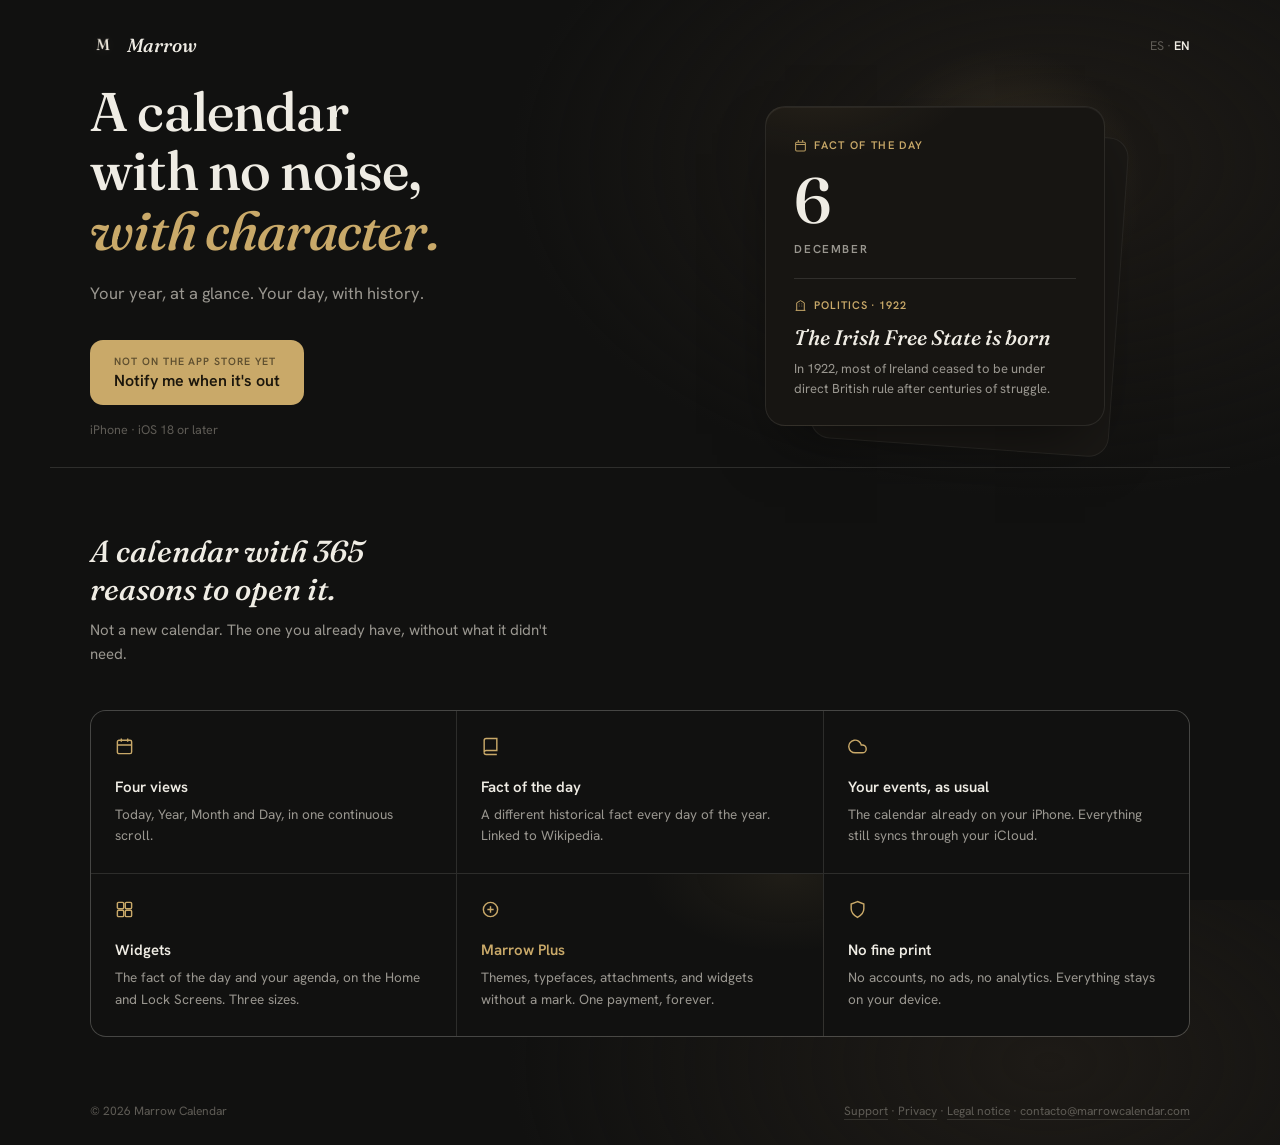
==== en/index.html @ 1e1a65cb "Link the legal notice page from every page's footer (ES and EN)" ====
<!doctype html>
<html lang="en">
<head>
<meta charset="UTF-8">
<meta name="viewport" content="width=device-width, initial-scale=1">
<title>Marrow Calendar — a calendar with no noise</title>
<meta name="description" content="Marrow Calendar: four continuous-scroll views (today, year, month and day), the fact of the day, and widgets — no accounts, no ads. For iPhone. Coming soon to the App Store.">
<link rel="icon" href="../assets/img/icon.png">

<meta property="og:type" content="website">
<meta property="og:site_name" content="Marrow Calendar">
<meta property="og:title" content="Marrow Calendar — a calendar with no noise, with character">
<meta property="og:description" content="Four continuous-scroll views, the fact of the day, and widgets. No accounts, no ads.">
<meta property="og:image" content="https://marrowcalendar.com/assets/img/og-image-en.png">
<meta property="og:image:width" content="1200">
<meta property="og:image:height" content="630">
<meta property="og:url" content="https://marrowcalendar.com/en/">
<meta name="twitter:card" content="summary_large_image">
<meta name="twitter:title" content="Marrow Calendar — a calendar with no noise, with character">
<meta name="twitter:description" content="Four continuous-scroll views, the fact of the day, and widgets. No accounts, no ads.">
<meta name="twitter:image" content="https://marrowcalendar.com/assets/img/og-image-en.png">
<link rel="preconnect" href="https://fonts.googleapis.com">
<link rel="preconnect" href="https://fonts.gstatic.com" crossorigin>
<link href="https://fonts.googleapis.com/css2?family=Fraunces:ital,opsz,wght@0,9..144,360..600;1,9..144,500&family=Hanken+Grotesk:wght@400;500;600&display=swap" rel="stylesheet">
<style>
  :root{
    --bg:    #111110;
    --ink:   #efece4;
    --ink2:  #9a9790;
    --gold:  #c9a969;
    --rule:  rgba(239,236,228,.13);
    --serif: 'Fraunces', 'Iowan Old Style', Georgia, serif;
    --sans:  'Hanken Grotesk', -apple-system, BlinkMacSystemFont, 'Segoe UI', sans-serif;
  }

  *{ box-sizing:border-box; }

  html, body{ height:100%; }
  body{
    margin:0;
    background:
      radial-gradient(ellipse 900px 560px at 82% 18%, #1d1a16, transparent 60%),
      var(--bg);
    color:var(--ink);
    font-family:var(--sans);
    -webkit-font-smoothing:antialiased;
    display:flex;
    flex-direction:column;
    min-height:100%;
  }

  img{ display:block; max-width:100%; }
  a{ color:inherit; text-decoration:none; }

  .wrap{
    width:100%;
    max-width:1180px;
    margin:0 auto;
    padding-left:40px;
    padding-right:40px;
  }

  header{
    padding-top:32px; padding-bottom:8px;
    display:flex; align-items:center; justify-content:space-between;
  }
  .brand{ display:flex; align-items:center; gap:11px; }
  .brand img{ width:26px; height:26px; border-radius:7px; }
  .brand span{
    font-family:var(--serif); font-style:italic; font-weight:500;
    font-size:19px; color:var(--ink);
  }
  .lang-switch{ font-size:12.5px; color:#5f5c56; }
  .lang-switch a{ color:#5f5c56; }
  .lang-switch a:hover{ color:var(--gold); }
  .lang-switch .current{ color:var(--ink); font-weight:600; }

  main{
    flex:1;
    display:flex;
    align-items:center;
    padding-top:16px; padding-bottom:16px;
  }
  .hero{
    width:100%;
    display:grid;
    grid-template-columns:1.05fr 1fr;
    align-items:center;
    gap:56px;
  }

  h1{
    font-family:var(--serif); font-weight:520; letter-spacing:-.015em;
    font-size:clamp(2.1rem, 3.6vw + 0.6rem, 3.4rem);
    line-height:1.09;
    margin:0 0 20px;
    text-wrap:balance;
  }
  h1 em{ font-style:italic; font-weight:500; color:var(--gold); }

  .sub{
    margin:0 0 34px;
    color:var(--ink2);
    font-size:16.5px;
    line-height:1.6;
    max-width:420px;
  }

  .cta{
    display:inline-flex; flex-direction:column; align-items:flex-start;
    gap:2px;
    padding:14px 24px;
    border-radius:13px;
    background:var(--gold);
    color:#1b160c;
  }
  .cta .k1{
    font-size:10.5px; font-weight:600; letter-spacing:.09em; text-transform:uppercase;
    color:rgba(27,22,12,.62);
  }
  .cta .k2{ font-size:16px; font-weight:600; font-family:var(--sans); }

  .note{
    margin-top:16px;
    font-size:12.5px;
    color:#5f5c56;
  }

  .showcase{
    position:relative;
    max-width:340px;
    margin:0 auto;
  }
  .showcase::before{
    content:"";
    position:absolute;
    inset:-60px -40px auto auto;
    width:280px; height:280px;
    background:radial-gradient(circle, rgba(201,169,105,.16), transparent 70%);
    pointer-events:none;
  }
  .card-peek{
    position:absolute;
    inset:22px -14px auto auto;
    width:88%;
    height:100%;
    background:#1a1815;
    border:1px solid rgba(239,236,228,.07);
    border-radius:20px;
    transform:rotate(4deg);
    z-index:0;
  }
  .card{
    position:relative;
    z-index:1;
    background:
      radial-gradient(ellipse 260px 140px at 15% -10%, rgba(201,169,105,.09), transparent 60%),
      #171512;
    border:1px solid rgba(239,236,228,.09);
    border-radius:20px;
    padding:30px 28px 26px;
    box-shadow:0 28px 60px -20px rgba(0,0,0,.55), inset 0 1px 0 rgba(239,236,228,.05);
  }
  .card .eyebrow{
    display:flex; align-items:center; gap:7px;
    font-size:11px; font-weight:600; letter-spacing:.12em; text-transform:uppercase;
    color:var(--gold);
    margin:0 0 14px;
  }
  .card .eyebrow svg{ width:13px; height:13px; opacity:.9; }
  .card .day{
    font-family:var(--serif); font-weight:500; font-size:64px; line-height:1;
    color:var(--ink); margin:0;
  }
  .card .month{
    font-size:11.5px; font-weight:600; letter-spacing:.14em; text-transform:uppercase;
    color:var(--ink2); margin:8px 0 20px;
  }
  .card .rule{ height:1px; background:rgba(239,236,228,.12); margin:0 0 18px; }
  .card .meta{
    display:flex; align-items:center; gap:7px;
    font-size:11px; font-weight:600; letter-spacing:.08em; text-transform:uppercase;
    color:var(--gold); margin:0 0 10px;
  }
  .card .meta svg{ width:13px; height:13px; }
  .card h2{
    font-family:var(--serif); font-weight:500; font-style:italic;
    font-size:21px; line-height:1.28; color:var(--ink);
    margin:0 0 8px;
  }
  .card p{
    font-size:13px; line-height:1.55; color:var(--ink2); margin:0;
  }

  .features{
    padding-top:64px; padding-bottom:56px;
    border-top:1px solid var(--rule);
  }
  .features-head{
    max-width:480px;
    margin:0 0 44px;
  }
  .features-head h2{
    font-family:var(--serif); font-weight:500; font-style:italic;
    font-size:clamp(1.5rem, 1.6vw + 1rem, 1.9rem);
    color:var(--ink); margin:0 0 10px; text-wrap:balance;
  }
  .features-head p{
    color:var(--ink2); font-size:15px; line-height:1.6; margin:0;
  }
  .feature-grid{
    display:grid;
    grid-template-columns:repeat(3, 1fr);
    gap:1px;
    background:var(--rule);
    border:1px solid var(--rule);
    border-radius:16px;
    overflow:hidden;
  }
  .feature{
    background:var(--bg);
    padding:26px 24px;
  }
  .feature svg{
    width:19px; height:19px;
    color:var(--gold);
    margin:0 0 16px;
  }
  .feature h3{
    font-family:var(--sans); font-weight:600; font-size:15px;
    color:var(--ink); margin:0 0 7px;
  }
  .feature p{
    font-size:13.5px; line-height:1.6; color:var(--ink2); margin:0;
  }
  .feature.plus{
    background:
      radial-gradient(ellipse 220px 120px at 90% 0%, rgba(201,169,105,.08), transparent 65%),
      var(--bg);
  }
  .feature.plus h3{ color:var(--gold); }

  footer{
    padding-top:10px; padding-bottom:26px;
    display:flex; align-items:center; justify-content:space-between; gap:16px;
    flex-wrap:wrap;
    font-size:12px; color:#5f5c56;
  }
  footer a{ color:#5f5c56; text-decoration:none; border-bottom:1px solid rgba(95,92,86,.4); }
  footer a:hover{ color:var(--gold); border-bottom-color:var(--gold); }

  @media (max-width:860px){
    .wrap{ padding-left:26px; padding-right:26px; }
    header{ padding-top:26px; }
    main{ padding-top:8px; padding-bottom:8px; }
    .hero{ grid-template-columns:1fr; gap:40px; text-align:center; }
    .sub{ margin-left:auto; margin-right:auto; }
    .cta{ align-items:center; }
    h1, .sub{ max-width:480px; margin-left:auto; margin-right:auto; }
    .showcase{ order:-1; max-width:280px; }
    .features{ padding-top:48px; padding-bottom:40px; }
    .features-head{ margin-left:auto; margin-right:auto; text-align:center; }
    .feature-grid{ grid-template-columns:1fr; }
    footer{ justify-content:center; text-align:center; }
  }
</style>
</head>
<body>

  <header class="wrap">
    <a class="brand" href="#">
      <img src="../assets/img/icon.png" alt="">
      <span>Marrow</span>
    </a>
    <nav class="lang-switch"><a href="../index.html">ES</a> · <span class="current">EN</span></nav>
  </header>

  <script>
  // Remembers the choice if someone lands here directly (shared link, search
  // engine) without ever passing through the Spanish homepage first.
  (function () {
    try { localStorage.setItem('marrow_lang', 'en'); } catch (e) {}
  })();
  </script>

  <main class="wrap">
    <div class="hero">
      <div>
        <h1>A calendar with no noise,<br><em>with character.</em></h1>
        <p class="sub">Your year, at a glance. Your day, with history.</p>
        <a class="cta" href="mailto:contacto@marrowcalendar.com?subject=Notify%20me%20when%20Marrow%20launches&body=Email%20me%20here%20and%20I%27ll%20let%20you%20know%20as%20soon%20as%20it%27s%20available.">
          <span class="k1">Not on the App Store yet</span>
          <span class="k2">Notify me when it's out</span>
        </a>
        <p class="note">iPhone · iOS 18 or later</p>
      </div>
      <div class="showcase" id="fact-card" role="img" aria-label="The fact of the day, inside Marrow.">
        <div class="card-peek"></div>
        <div class="card">
          <p class="eyebrow">
            <svg viewBox="0 0 24 24" fill="none" stroke="currentColor" stroke-width="2"><path d="M8 2v4M16 2v4M3 10h18M5 6h14a2 2 0 0 1 2 2v12a2 2 0 0 1-2 2H5a2 2 0 0 1-2-2V8a2 2 0 0 1 2-2Z"/></svg>
            Fact of the day
          </p>
          <p class="day" id="fact-day">21</p>
          <p class="month" id="fact-month">September</p>
          <div class="rule"></div>
          <p class="meta">
            <svg id="fact-icon" viewBox="0 0 24 24" fill="none" stroke="currentColor" stroke-width="1.8"><path d="M3 21h18M5 21V7l7-4 7 4v14M9 9h1M9 13h1M14 9h1M14 13h1"/></svg>
            <span id="fact-meta">Politics · 1792</span>
          </p>
          <h2 id="fact-title">France abolishes the monarchy</h2>
          <p id="fact-headline">In 1792, the Convention abolished the monarchy, and the next day proclaimed the First French Republic.</p>
        </div>
      </div>
    </div>
  </main>

  <script>
  (function () {
    var CATEGORIES = {
      politics:    { label: "Politics",     icon: '<path d="M3 21h18M5 21V7l7-4 7 4v14M9 9h1M9 13h1M14 9h1M14 13h1"/>' },
      war:         { label: "Conflicts",    icon: '<path d="M12 2 4 5v6c0 5 3.4 8.4 8 11 4.6-2.6 8-6 8-11V5l-8-3Z"/>' },
      science:     { label: "Science",      icon: '<circle cx="12" cy="12" r="1.6"/><ellipse cx="12" cy="12" rx="9" ry="3.6"/><ellipse cx="12" cy="12" rx="9" ry="3.6" transform="rotate(60 12 12)"/><ellipse cx="12" cy="12" rx="9" ry="3.6" transform="rotate(120 12 12)"/>' },
      technology:  { label: "Technology",   icon: '<rect x="7" y="7" width="10" height="10" rx="1.5"/><path d="M9 3v3M15 3v3M9 18v3M15 18v3M3 9h3M3 15h3M18 9h3M18 15h3"/>' },
      exploration: { label: "Exploration",  icon: '<circle cx="12" cy="12" r="9"/><path d="m14.8 9.2-2 5.6-5.6 2 2-5.6 5.6-2Z"/>' },
      culture:     { label: "Culture",      icon: '<path d="M4 19.5A2.5 2.5 0 0 1 6.5 17H20V2H6.5A2.5 2.5 0 0 0 4 4.5v15Z"/><path d="M4 19.5A2.5 2.5 0 0 0 6.5 22H20"/>' },
      art:         { label: "Art",          icon: '<path d="M12 2a10 10 0 1 0 0 20c1.1 0 2-.9 2-2 0-.5-.2-1-.5-1.4-.3-.4-.5-.8-.5-1.3 0-1 .8-1.8 1.8-1.8H17a4 4 0 0 0 4-4c0-5.5-4.5-9.5-9-9.5Z"/><circle cx="7.5" cy="10.5" r="1"/><circle cx="10.5" cy="7.5" r="1"/><circle cx="15" cy="8" r="1"/>' },
      sports:      { label: "Sports",       icon: '<path d="M8 4h8v4a4 4 0 0 1-8 0V4Z"/><path d="M8 5H5a2 2 0 0 0 2 4M16 5h3a2 2 0 0 1-2 4"/><path d="M12 12v3M9 20h6M10 17h4v3h-4Z"/>' },
      society:     { label: "Society",      icon: '<circle cx="9" cy="8" r="3"/><path d="M3 20c0-3.3 2.7-6 6-6s6 2.7 6 6"/><circle cx="17" cy="9" r="2.3"/><path d="M15.2 20c.2-2.4 1.8-4.3 4-4.9"/>' },
      economy:     { label: "Economy",      icon: '<path d="m3 17 6-6 4 4 8-8"/><path d="M15 3h6v6"/>' },
      disaster:    { label: "Disasters",    icon: '<path d="M12 2 2 20h20L12 2Z"/><path d="M12 9v4M12 16h.01"/>' }
    };
    var MONTHS = ["January","February","March","April","May","June","July","August","September","October","November","December"];

    fetch("../facts.en.json")
      .then(function (r) { return r.json(); })
      .then(function (facts) {
        var now = new Date();
        var month = now.getMonth() + 1;
        var day = now.getDate();
        var fact = facts.find(function (f) { return f.month === month && f.day === day; });
        if (!fact) return;

        var cat = CATEGORIES[fact.category] || CATEGORIES.politics;
        var year = fact.year < 0 ? (Math.abs(fact.year) + " BC") : fact.year;

        document.getElementById("fact-day").textContent = fact.day;
        document.getElementById("fact-month").textContent = MONTHS[fact.month - 1];
        document.getElementById("fact-icon").innerHTML = cat.icon;
        document.getElementById("fact-meta").textContent = cat.label + " · " + year;
        document.getElementById("fact-title").textContent = fact.title;
        document.getElementById("fact-headline").textContent = fact.headline;
        document.getElementById("fact-card").setAttribute("aria-label",
          "Fact of the day, inside Marrow: " + MONTHS[fact.month - 1] + " " + fact.day +
          ", " + cat.label + ", " + year + " — " + fact.title + ".");
      })
      .catch(function () { /* offline: keeps the static example */ });
  })();
  </script>

  <section class="features wrap">
    <div class="features-head">
      <h2>A calendar with 365 reasons to open it.</h2>
      <p>Not a new calendar. The one you already have, without what it didn't need.</p>
    </div>
    <div class="feature-grid">
      <div class="feature">
        <svg viewBox="0 0 24 24" fill="none" stroke="currentColor" stroke-width="1.8"><rect x="3" y="4" width="18" height="17" rx="2"/><path d="M3 10h18M8 2v4M16 2v4"/></svg>
        <h3>Four views</h3>
        <p>Today, Year, Month and Day, in one continuous scroll.</p>
      </div>
      <div class="feature">
        <svg viewBox="0 0 24 24" fill="none" stroke="currentColor" stroke-width="1.8"><path d="M4 19.5A2.5 2.5 0 0 1 6.5 17H20V2H6.5A2.5 2.5 0 0 0 4 4.5v15Z"/><path d="M4 19.5A2.5 2.5 0 0 0 6.5 22H20"/></svg>
        <h3>Fact of the day</h3>
        <p>A different historical fact every day of the year. Linked to Wikipedia.</p>
      </div>
      <div class="feature">
        <svg viewBox="0 0 24 24" fill="none" stroke="currentColor" stroke-width="1.8"><path d="M18 10h-1.26A8 8 0 1 0 9 20h9a5 5 0 0 0 0-10Z"/></svg>
        <h3>Your events, as usual</h3>
        <p>The calendar already on your iPhone. Everything still syncs through your iCloud.</p>
      </div>
      <div class="feature">
        <svg viewBox="0 0 24 24" fill="none" stroke="currentColor" stroke-width="1.8"><rect x="3" y="3" width="8" height="8" rx="1.5"/><rect x="13" y="3" width="8" height="8" rx="1.5"/><rect x="3" y="13" width="8" height="8" rx="1.5"/><rect x="13" y="13" width="8" height="8" rx="1.5"/></svg>
        <h3>Widgets</h3>
        <p>The fact of the day and your agenda, on the Home and Lock Screens. Three sizes.</p>
      </div>
      <div class="feature plus">
        <svg viewBox="0 0 24 24" fill="none" stroke="currentColor" stroke-width="1.8"><circle cx="12" cy="12" r="9"/><path d="M12 8v8M8 12h8"/></svg>
        <h3>Marrow Plus</h3>
        <p>Themes, typefaces, attachments, and widgets without a mark. One payment, forever.</p>
      </div>
      <div class="feature">
        <svg viewBox="0 0 24 24" fill="none" stroke="currentColor" stroke-width="1.8"><path d="M12 2 4 5v6c0 5 3.4 8.4 8 11 4.6-2.6 8-6 8-11V5l-8-3Z"/></svg>
        <h3>No fine print</h3>
        <p>No accounts, no ads, no analytics. Everything stays on your device.</p>
      </div>
    </div>
  </section>

  <footer class="wrap">
    <span>© 2026 Marrow Calendar</span>
    <span><a href="support.html">Support</a> · <a href="privacy.html">Privacy</a> · <a href="../aviso-legal.html">Legal notice</a> · <a href="mailto:contacto@marrowcalendar.com">contacto@marrowcalendar.com</a></span>
  </footer>

</body>
</html>
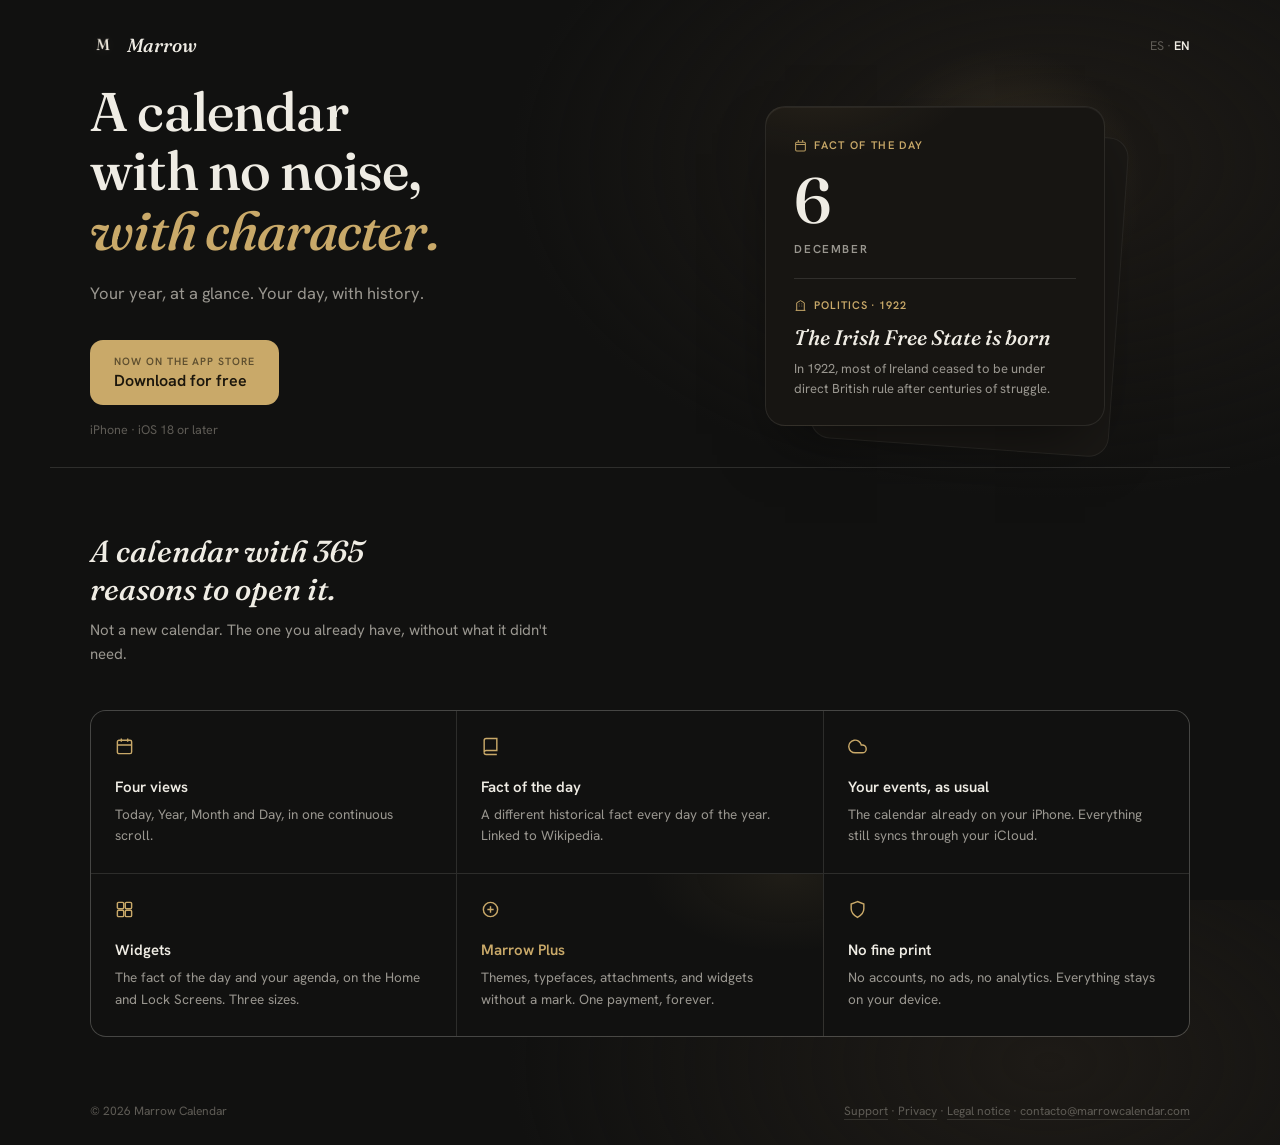
==== commit f384b071: "Enlazar el botón principal al App Store, ya que la app está publicada Sustituye el CTA de "avísame c" ====
--- a/en/index.html
+++ b/en/index.html
@@ -4,7 +4,7 @@
 <meta charset="UTF-8">
 <meta name="viewport" content="width=device-width, initial-scale=1">
 <title>Marrow Calendar — a calendar with no noise</title>
-<meta name="description" content="Marrow Calendar: four continuous-scroll views (today, year, month and day), the fact of the day, and widgets — no accounts, no ads. For iPhone. Coming soon to the App Store.">
+<meta name="description" content="Marrow Calendar: four continuous-scroll views (today, year, month and day), the fact of the day, and widgets — no accounts, no ads. For iPhone. Available now on the App Store.">
 <link rel="icon" href="../assets/img/icon.png">
 
 <meta property="og:type" content="website">
@@ -288,9 +288,9 @@
       <div>
         <h1>A calendar with no noise,<br><em>with character.</em></h1>
         <p class="sub">Your year, at a glance. Your day, with history.</p>
-        <a class="cta" href="mailto:contacto@marrowcalendar.com?subject=Notify%20me%20when%20Marrow%20launches&body=Email%20me%20here%20and%20I%27ll%20let%20you%20know%20as%20soon%20as%20it%27s%20available.">
-          <span class="k1">Not on the App Store yet</span>
-          <span class="k2">Notify me when it's out</span>
+        <a class="cta" href="https://apps.apple.com/app/marrow-calendar/id6809845517">
+          <span class="k1">Now on the App Store</span>
+          <span class="k2">Download for free</span>
         </a>
         <p class="note">iPhone · iOS 18 or later</p>
       </div>
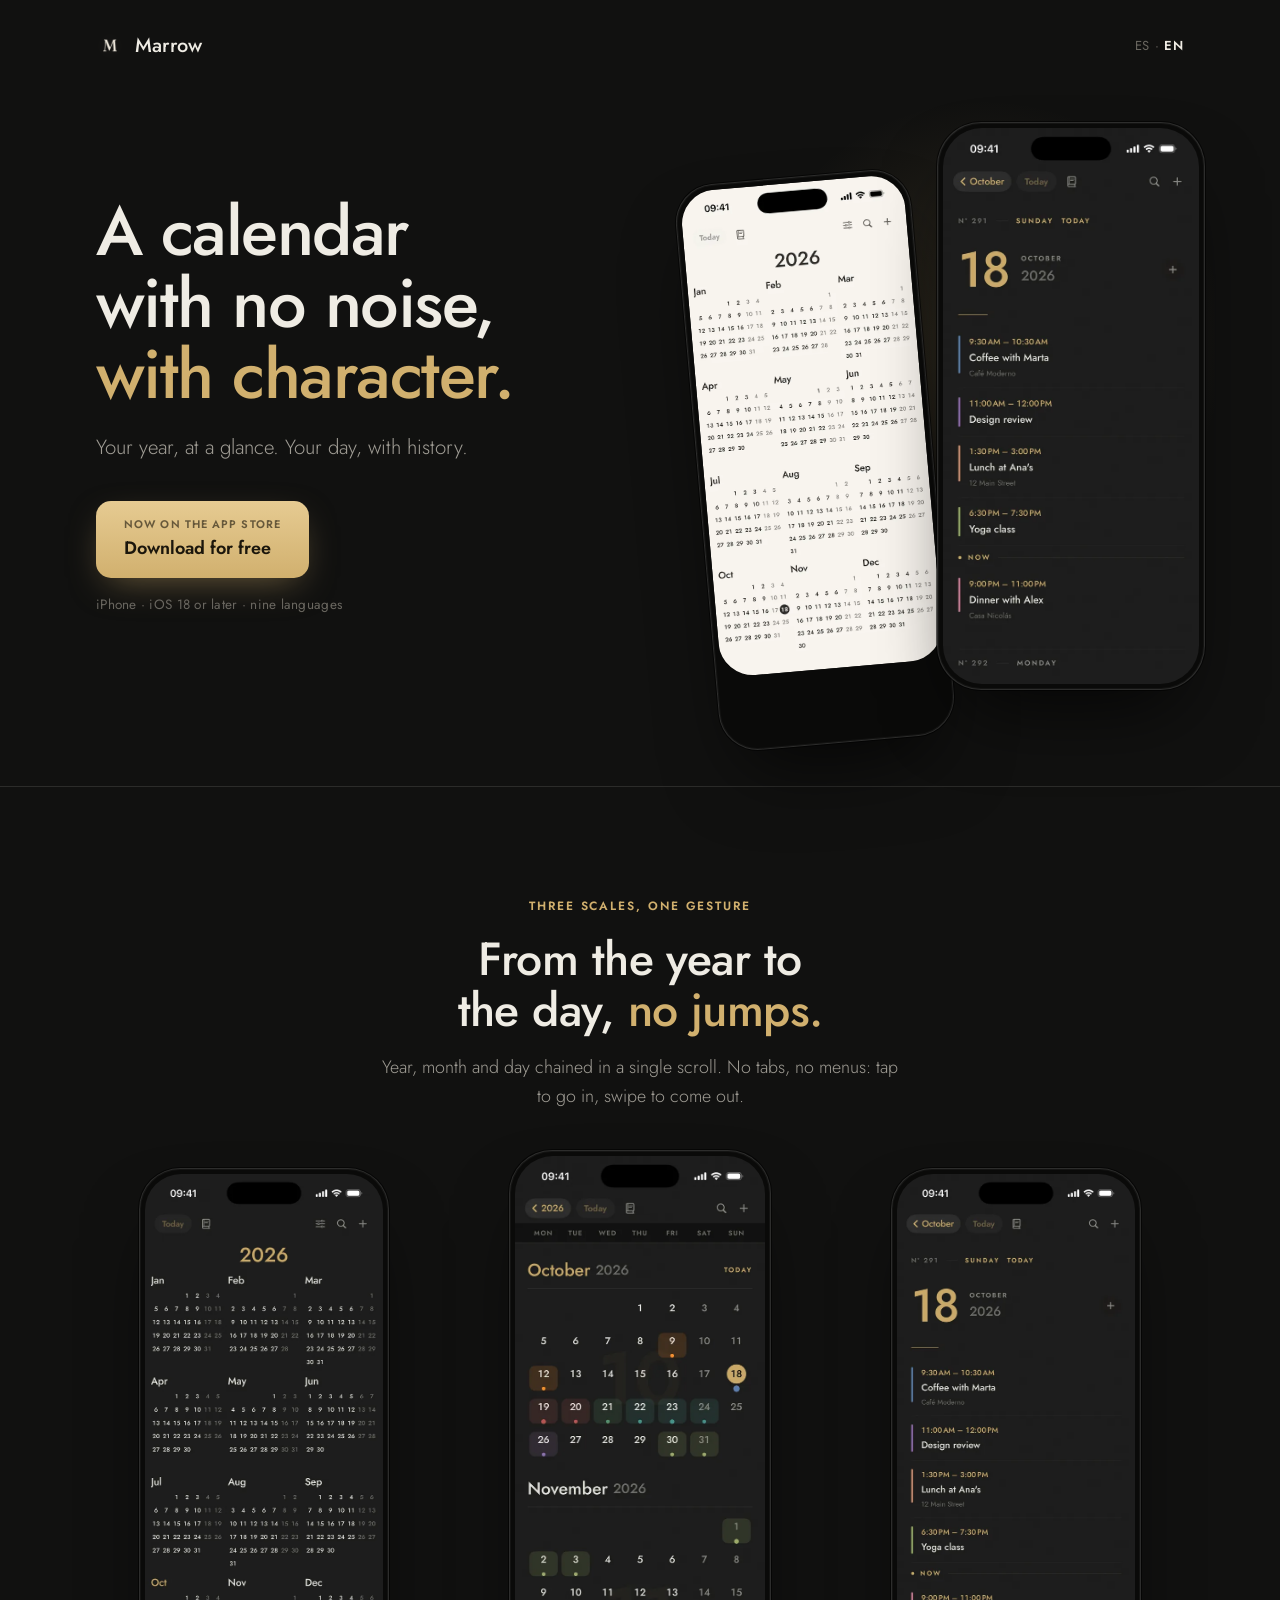
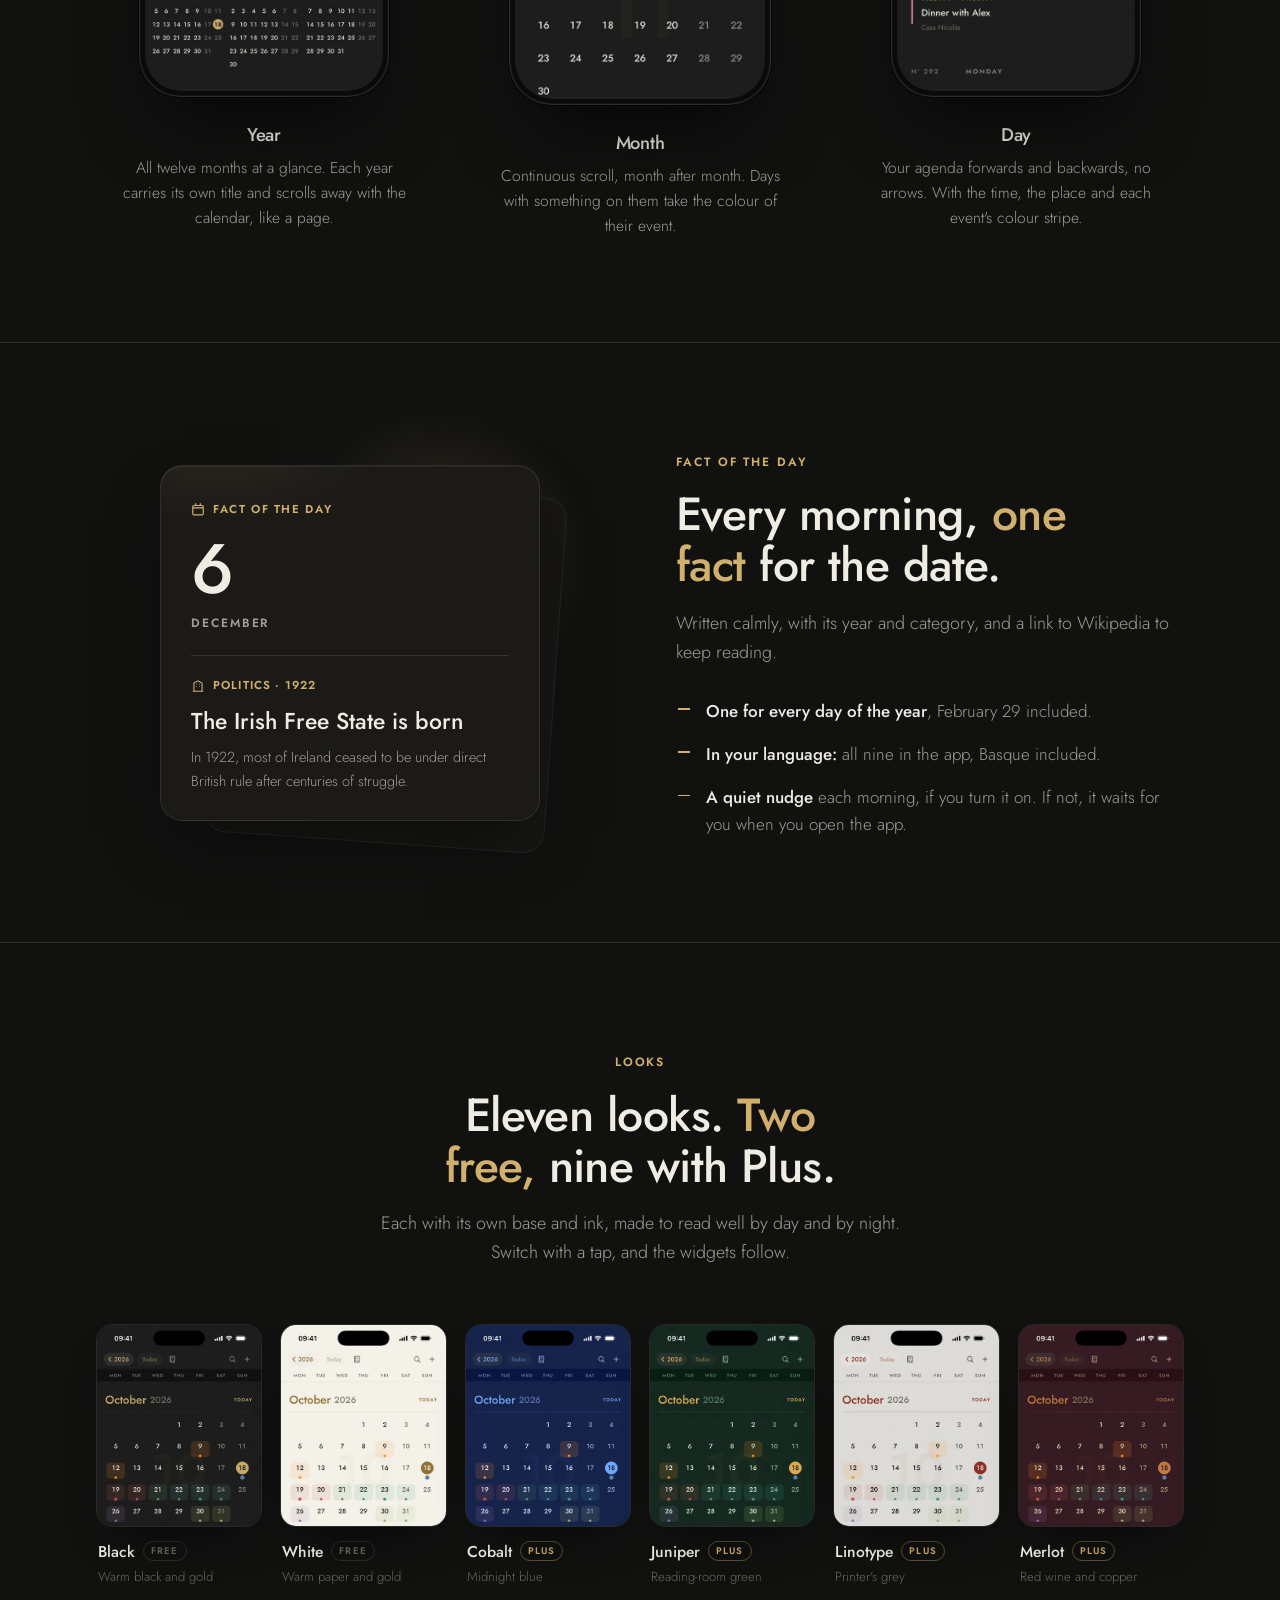
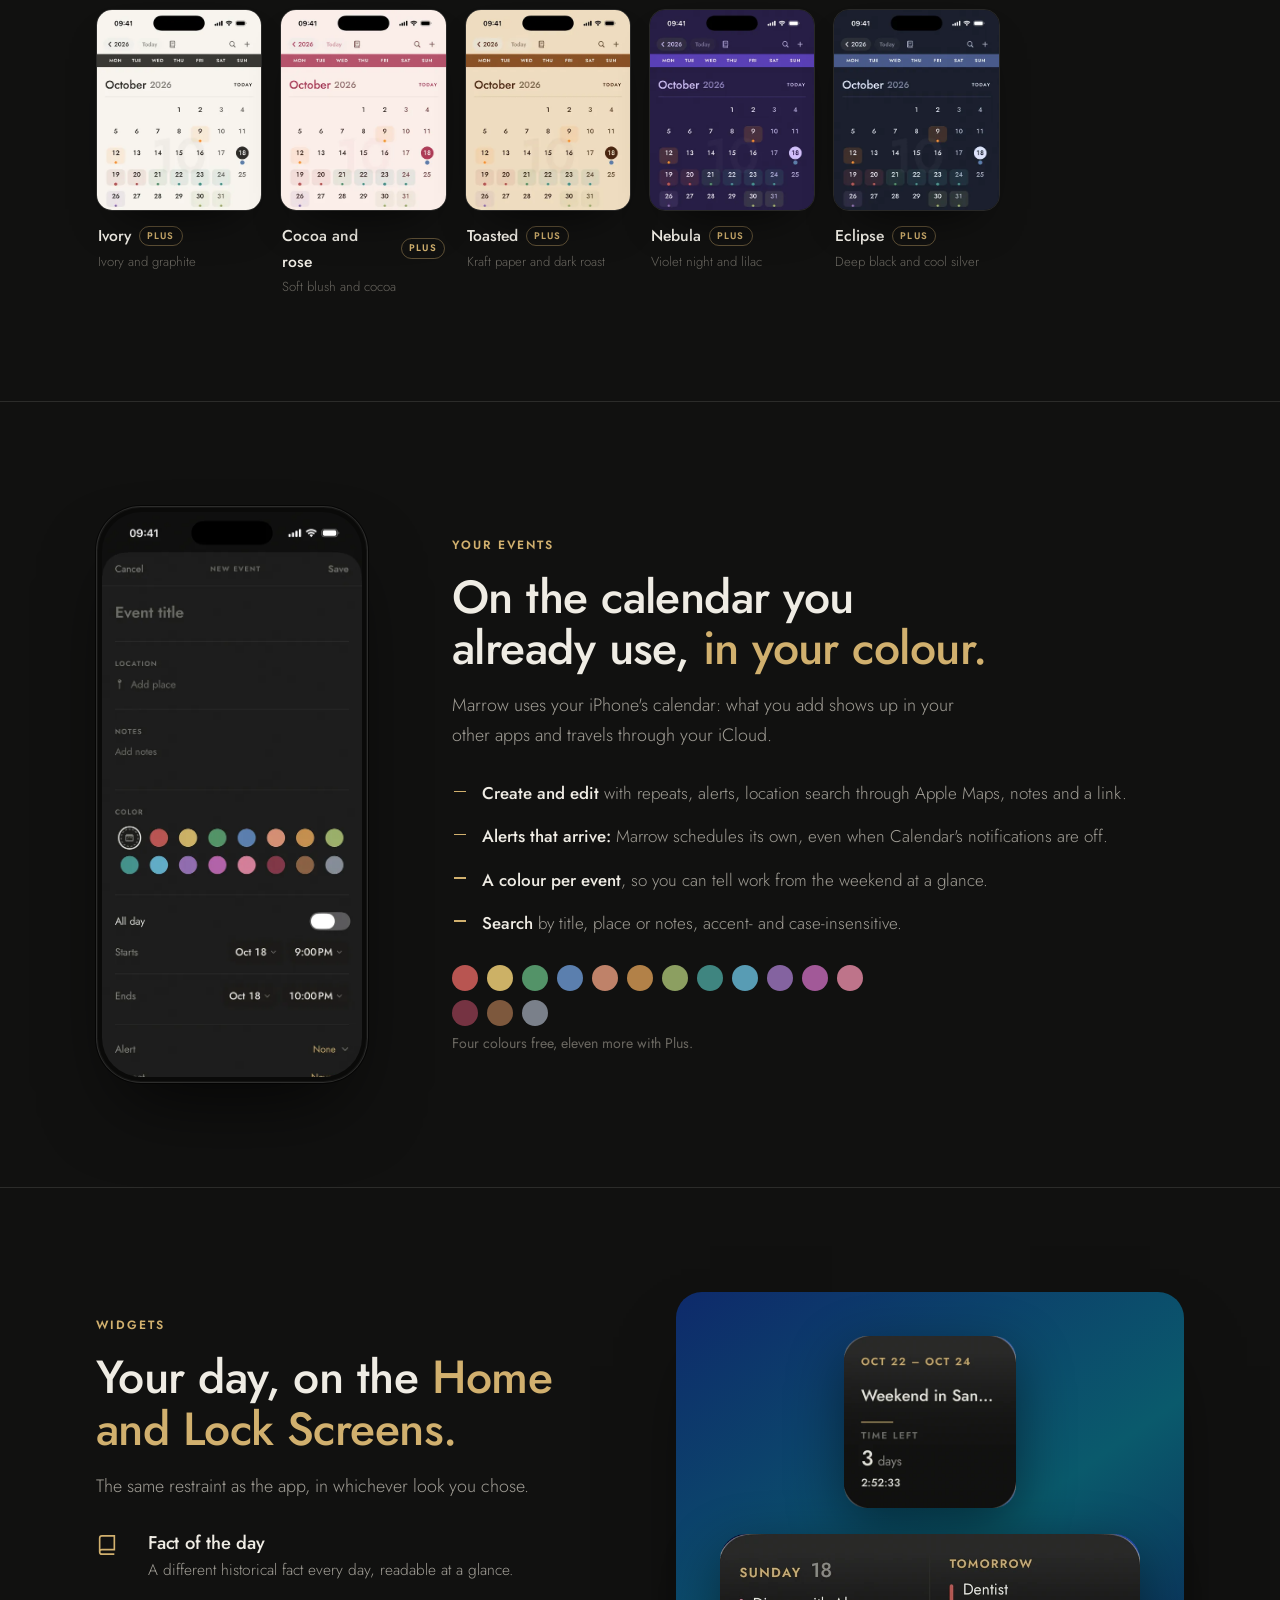
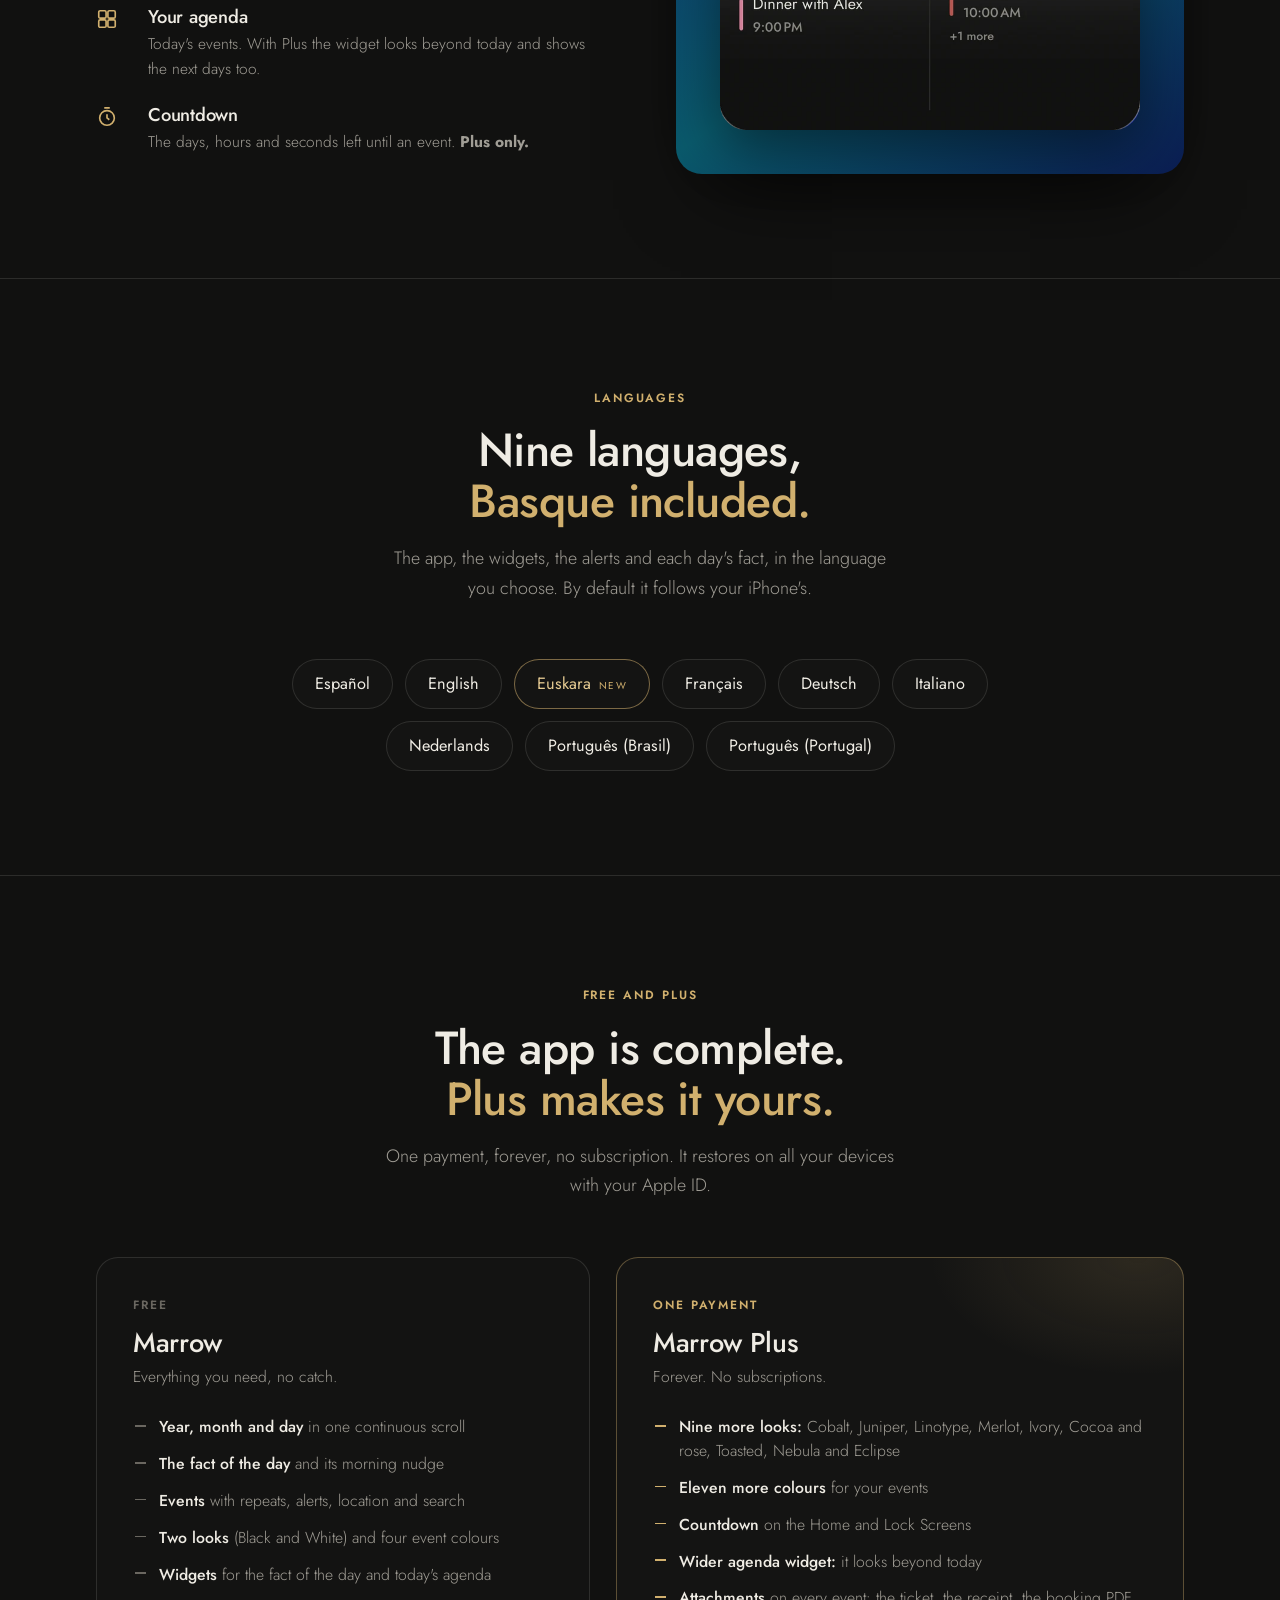
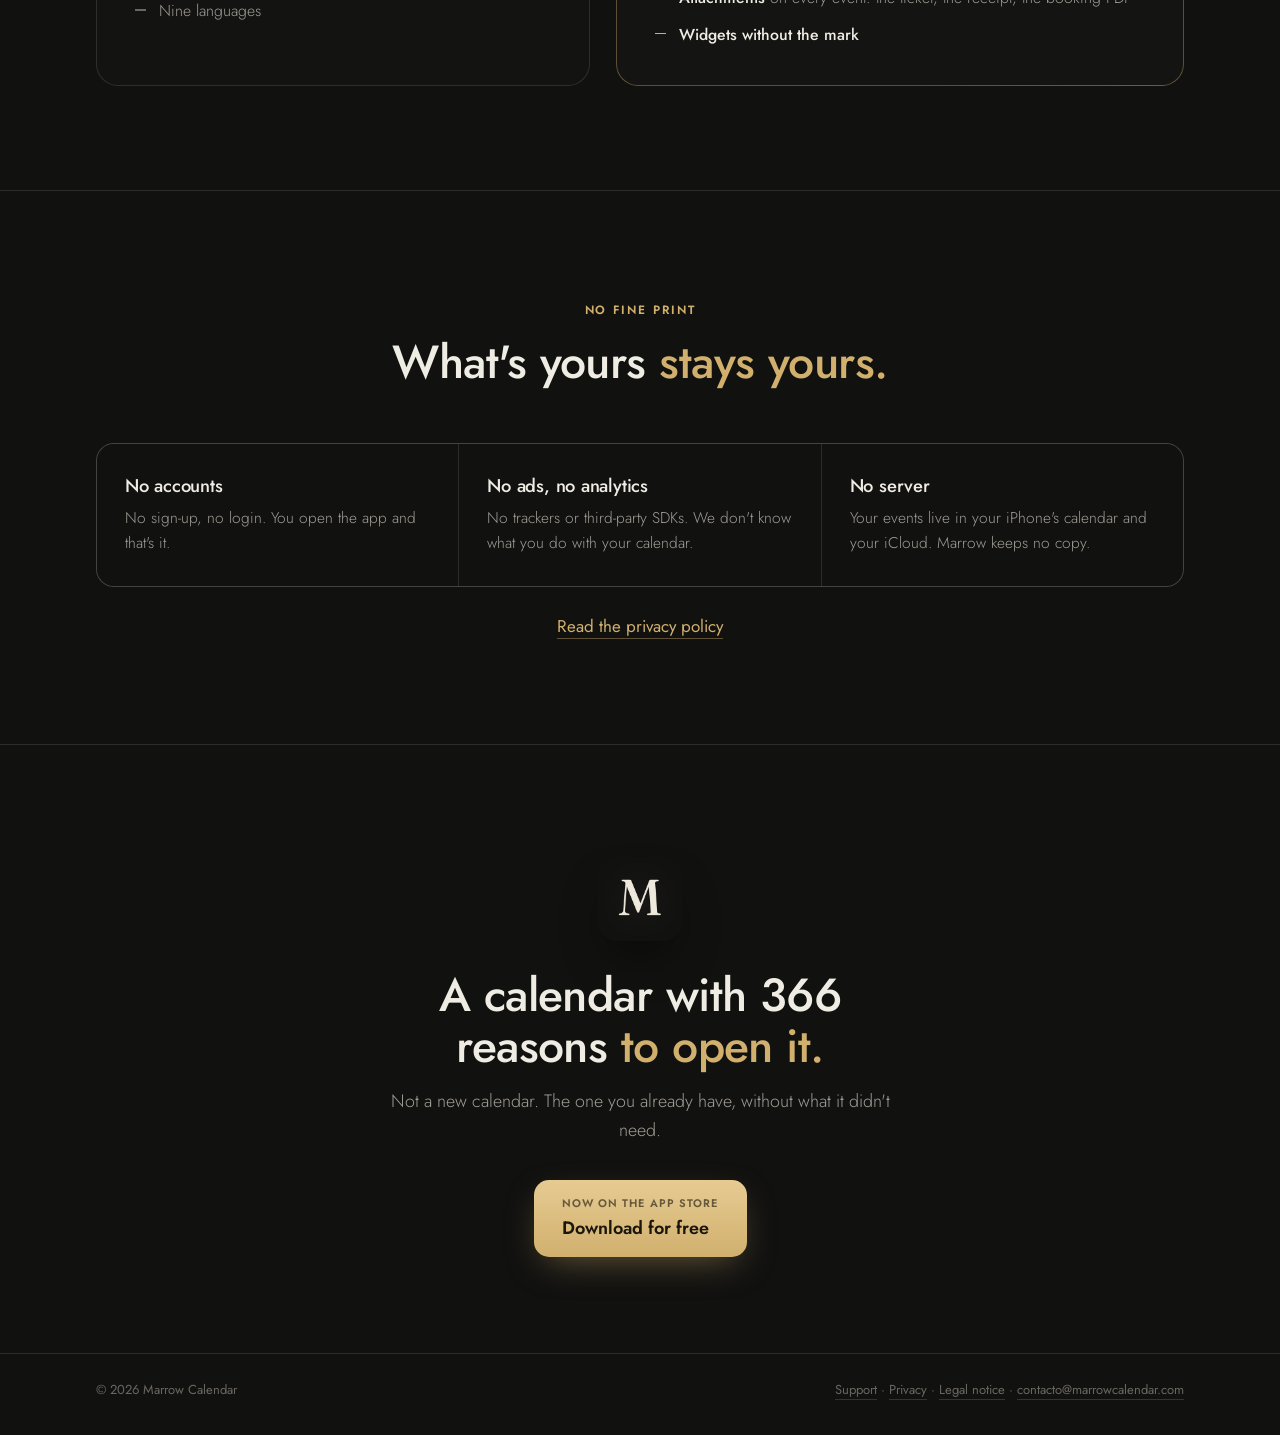
==== commit e32212a7: "Rediseño completo de la web: capturas reales, once apariencias, widgets, cuenta atrás, euskera y Plu" ====
--- a/en/index.html
+++ b/en/index.html
@@ -3,404 +3,349 @@
 <head>
 <meta charset="UTF-8">
 <meta name="viewport" content="width=device-width, initial-scale=1">
-<title>Marrow Calendar — a calendar with no noise</title>
-<meta name="description" content="Marrow Calendar: four continuous-scroll views (today, year, month and day), the fact of the day, and widgets — no accounts, no ads. For iPhone. Available now on the App Store.">
+<title>Marrow Calendar — a calendar with no noise, with character</title>
+<meta name="description" content="Marrow Calendar for iPhone: year, month and day in one continuous scroll, the fact of the day, eleven looks, widgets and a countdown. No accounts, no ads. In nine languages, Basque included.">
 <link rel="icon" href="../assets/img/icon.png">
+<meta name="theme-color" content="#111110">
 
 <meta property="og:type" content="website">
 <meta property="og:site_name" content="Marrow Calendar">
 <meta property="og:title" content="Marrow Calendar — a calendar with no noise, with character">
-<meta property="og:description" content="Four continuous-scroll views, the fact of the day, and widgets. No accounts, no ads.">
+<meta property="og:description" content="Year, month and day in one scroll, the fact of the day, eleven looks and widgets. No accounts, no ads.">
 <meta property="og:image" content="https://marrowcalendar.com/assets/img/og-image-en.png">
 <meta property="og:image:width" content="1200">
 <meta property="og:image:height" content="630">
 <meta property="og:url" content="https://marrowcalendar.com/en/">
 <meta name="twitter:card" content="summary_large_image">
 <meta name="twitter:title" content="Marrow Calendar — a calendar with no noise, with character">
-<meta name="twitter:description" content="Four continuous-scroll views, the fact of the day, and widgets. No accounts, no ads.">
+<meta name="twitter:description" content="Year, month and day in one scroll, the fact of the day, eleven looks and widgets. No accounts, no ads.">
 <meta name="twitter:image" content="https://marrowcalendar.com/assets/img/og-image-en.png">
+<link rel="alternate" hreflang="es" href="https://marrowcalendar.com/">
+<link rel="alternate" hreflang="en" href="https://marrowcalendar.com/en/">
 <link rel="preconnect" href="https://fonts.googleapis.com">
 <link rel="preconnect" href="https://fonts.gstatic.com" crossorigin>
-<link href="https://fonts.googleapis.com/css2?family=Fraunces:ital,opsz,wght@0,9..144,360..600;1,9..144,500&family=Hanken+Grotesk:wght@400;500;600&display=swap" rel="stylesheet">
-<style>
-  :root{
-    --bg:    #111110;
-    --ink:   #efece4;
-    --ink2:  #9a9790;
-    --gold:  #c9a969;
-    --rule:  rgba(239,236,228,.13);
-    --serif: 'Fraunces', 'Iowan Old Style', Georgia, serif;
-    --sans:  'Hanken Grotesk', -apple-system, BlinkMacSystemFont, 'Segoe UI', sans-serif;
-  }
-
-  *{ box-sizing:border-box; }
-
-  html, body{ height:100%; }
-  body{
-    margin:0;
-    background:
-      radial-gradient(ellipse 900px 560px at 82% 18%, #1d1a16, transparent 60%),
-      var(--bg);
-    color:var(--ink);
-    font-family:var(--sans);
-    -webkit-font-smoothing:antialiased;
-    display:flex;
-    flex-direction:column;
-    min-height:100%;
-  }
-
-  img{ display:block; max-width:100%; }
-  a{ color:inherit; text-decoration:none; }
-
-  .wrap{
-    width:100%;
-    max-width:1180px;
-    margin:0 auto;
-    padding-left:40px;
-    padding-right:40px;
-  }
-
-  header{
-    padding-top:32px; padding-bottom:8px;
-    display:flex; align-items:center; justify-content:space-between;
-  }
-  .brand{ display:flex; align-items:center; gap:11px; }
-  .brand img{ width:26px; height:26px; border-radius:7px; }
-  .brand span{
-    font-family:var(--serif); font-style:italic; font-weight:500;
-    font-size:19px; color:var(--ink);
-  }
-  .lang-switch{ font-size:12.5px; color:#5f5c56; }
-  .lang-switch a{ color:#5f5c56; }
-  .lang-switch a:hover{ color:var(--gold); }
-  .lang-switch .current{ color:var(--ink); font-weight:600; }
-
-  main{
-    flex:1;
-    display:flex;
-    align-items:center;
-    padding-top:16px; padding-bottom:16px;
-  }
-  .hero{
-    width:100%;
-    display:grid;
-    grid-template-columns:1.05fr 1fr;
-    align-items:center;
-    gap:56px;
-  }
-
-  h1{
-    font-family:var(--serif); font-weight:520; letter-spacing:-.015em;
-    font-size:clamp(2.1rem, 3.6vw + 0.6rem, 3.4rem);
-    line-height:1.09;
-    margin:0 0 20px;
-    text-wrap:balance;
-  }
-  h1 em{ font-style:italic; font-weight:500; color:var(--gold); }
-
-  .sub{
-    margin:0 0 34px;
-    color:var(--ink2);
-    font-size:16.5px;
-    line-height:1.6;
-    max-width:420px;
-  }
-
-  .cta{
-    display:inline-flex; flex-direction:column; align-items:flex-start;
-    gap:2px;
-    padding:14px 24px;
-    border-radius:13px;
-    background:var(--gold);
-    color:#1b160c;
-  }
-  .cta .k1{
-    font-size:10.5px; font-weight:600; letter-spacing:.09em; text-transform:uppercase;
-    color:rgba(27,22,12,.62);
-  }
-  .cta .k2{ font-size:16px; font-weight:600; font-family:var(--sans); }
-
-  .note{
-    margin-top:16px;
-    font-size:12.5px;
-    color:#5f5c56;
-  }
-
-  .showcase{
-    position:relative;
-    max-width:340px;
-    margin:0 auto;
-  }
-  .showcase::before{
-    content:"";
-    position:absolute;
-    inset:-60px -40px auto auto;
-    width:280px; height:280px;
-    background:radial-gradient(circle, rgba(201,169,105,.16), transparent 70%);
-    pointer-events:none;
-  }
-  .card-peek{
-    position:absolute;
-    inset:22px -14px auto auto;
-    width:88%;
-    height:100%;
-    background:#1a1815;
-    border:1px solid rgba(239,236,228,.07);
-    border-radius:20px;
-    transform:rotate(4deg);
-    z-index:0;
-  }
-  .card{
-    position:relative;
-    z-index:1;
-    background:
-      radial-gradient(ellipse 260px 140px at 15% -10%, rgba(201,169,105,.09), transparent 60%),
-      #171512;
-    border:1px solid rgba(239,236,228,.09);
-    border-radius:20px;
-    padding:30px 28px 26px;
-    box-shadow:0 28px 60px -20px rgba(0,0,0,.55), inset 0 1px 0 rgba(239,236,228,.05);
-  }
-  .card .eyebrow{
-    display:flex; align-items:center; gap:7px;
-    font-size:11px; font-weight:600; letter-spacing:.12em; text-transform:uppercase;
-    color:var(--gold);
-    margin:0 0 14px;
-  }
-  .card .eyebrow svg{ width:13px; height:13px; opacity:.9; }
-  .card .day{
-    font-family:var(--serif); font-weight:500; font-size:64px; line-height:1;
-    color:var(--ink); margin:0;
-  }
-  .card .month{
-    font-size:11.5px; font-weight:600; letter-spacing:.14em; text-transform:uppercase;
-    color:var(--ink2); margin:8px 0 20px;
-  }
-  .card .rule{ height:1px; background:rgba(239,236,228,.12); margin:0 0 18px; }
-  .card .meta{
-    display:flex; align-items:center; gap:7px;
-    font-size:11px; font-weight:600; letter-spacing:.08em; text-transform:uppercase;
-    color:var(--gold); margin:0 0 10px;
-  }
-  .card .meta svg{ width:13px; height:13px; }
-  .card h2{
-    font-family:var(--serif); font-weight:500; font-style:italic;
-    font-size:21px; line-height:1.28; color:var(--ink);
-    margin:0 0 8px;
-  }
-  .card p{
-    font-size:13px; line-height:1.55; color:var(--ink2); margin:0;
-  }
-
-  .features{
-    padding-top:64px; padding-bottom:56px;
-    border-top:1px solid var(--rule);
-  }
-  .features-head{
-    max-width:480px;
-    margin:0 0 44px;
-  }
-  .features-head h2{
-    font-family:var(--serif); font-weight:500; font-style:italic;
-    font-size:clamp(1.5rem, 1.6vw + 1rem, 1.9rem);
-    color:var(--ink); margin:0 0 10px; text-wrap:balance;
-  }
-  .features-head p{
-    color:var(--ink2); font-size:15px; line-height:1.6; margin:0;
-  }
-  .feature-grid{
-    display:grid;
-    grid-template-columns:repeat(3, 1fr);
-    gap:1px;
-    background:var(--rule);
-    border:1px solid var(--rule);
-    border-radius:16px;
-    overflow:hidden;
-  }
-  .feature{
-    background:var(--bg);
-    padding:26px 24px;
-  }
-  .feature svg{
-    width:19px; height:19px;
-    color:var(--gold);
-    margin:0 0 16px;
-  }
-  .feature h3{
-    font-family:var(--sans); font-weight:600; font-size:15px;
-    color:var(--ink); margin:0 0 7px;
-  }
-  .feature p{
-    font-size:13.5px; line-height:1.6; color:var(--ink2); margin:0;
-  }
-  .feature.plus{
-    background:
-      radial-gradient(ellipse 220px 120px at 90% 0%, rgba(201,169,105,.08), transparent 65%),
-      var(--bg);
-  }
-  .feature.plus h3{ color:var(--gold); }
-
-  footer{
-    padding-top:10px; padding-bottom:26px;
-    display:flex; align-items:center; justify-content:space-between; gap:16px;
-    flex-wrap:wrap;
-    font-size:12px; color:#5f5c56;
-  }
-  footer a{ color:#5f5c56; text-decoration:none; border-bottom:1px solid rgba(95,92,86,.4); }
-  footer a:hover{ color:var(--gold); border-bottom-color:var(--gold); }
-
-  @media (max-width:860px){
-    .wrap{ padding-left:26px; padding-right:26px; }
-    header{ padding-top:26px; }
-    main{ padding-top:8px; padding-bottom:8px; }
-    .hero{ grid-template-columns:1fr; gap:40px; text-align:center; }
-    .sub{ margin-left:auto; margin-right:auto; }
-    .cta{ align-items:center; }
-    h1, .sub{ max-width:480px; margin-left:auto; margin-right:auto; }
-    .showcase{ order:-1; max-width:280px; }
-    .features{ padding-top:48px; padding-bottom:40px; }
-    .features-head{ margin-left:auto; margin-right:auto; text-align:center; }
-    .feature-grid{ grid-template-columns:1fr; }
-    footer{ justify-content:center; text-align:center; }
-  }
-</style>
+<link href="https://fonts.googleapis.com/css2?family=Jost:wght@300;400;500;600&display=swap" rel="stylesheet">
+<link rel="stylesheet" href="../assets/site.css">
 </head>
 <body>
 
-  <header class="wrap">
-    <a class="brand" href="#">
-      <img src="../assets/img/icon.png" alt="">
-      <span>Marrow</span>
+<header class="top wrap">
+  <a class="brand" href="#"><img src="../assets/img/icon.png" alt=""><span>Marrow</span></a>
+  <nav class="lang-switch"><a href="../index.html">ES</a> · <span class="current">EN</span></nav>
+</header>
+
+<script>
+// Primera visita: si el navegador pide inglés, lleva a la versión en inglés (una sola vez);
+// después se respeta lo que elija la persona con el selector de arriba.
+(function () {
+  try {
+    var KEY = 'marrow_lang';
+    if ('en' === 'es') {
+      if (!localStorage.getItem(KEY)) {
+        var en = (navigator.language || '').toLowerCase().indexOf('en') === 0;
+        localStorage.setItem(KEY, en ? 'en' : 'es');
+        if (en) location.replace('en/index.html');
+      }
+    } else {
+      localStorage.setItem(KEY, 'en');
+    }
+  } catch (e) { /* localStorage bloqueado: se queda como está */ }
+})();
+</script>
+
+<main>
+
+<section class="hero">
+  <div class="wrap hero-grid">
+    <div>
+      <h1>A calendar with no noise,<br><em>with character.</em></h1>
+      <p class="sub">Your year, at a glance. Your day, with history.</p>
+      <a class="cta" href="https://apps.apple.com/app/marrow-calendar/id6809845517">
+        <span class="k1">Now on the App Store</span>
+        <span class="k2">Download for free</span>
+      </a>
+      <p class="note">iPhone · iOS 18 or later · nine languages</p>
+    </div>
+    <div class="hero-art">
+      <div class="phone p2"><img src="../assets/img/app/en-year-marfil.webp" width="560" height="1218" alt="Marrow Calendar: the year view, in the Ivory theme."></div>
+      <div class="phone p1"><img src="../assets/img/app/en-day.webp" width="560" height="1218" alt="Marrow Calendar: one day's agenda, in the Black theme." fetchpriority="high"></div>
+    </div>
+  </div>
+</section>
+
+<section id="vistas">
+  <div class="wrap">
+    <div class="sec-head center">
+      <span class="eyebrow">Three scales, one gesture</span>
+      <h2>From the year to the day, <em>no jumps.</em></h2>
+      <p class="lede">Year, month and day chained in a single scroll. No tabs, no menus: tap to go in, swipe to come out.</p>
+    </div>
+    <div class="scales">
+      <div class="scale">
+        <div class="phone"><img src="../assets/img/app/en-year.webp" width="560" height="1218" loading="lazy" alt="Marrow's year view."></div>
+        <div><h3>Year</h3><p>All twelve months at a glance. Each year carries its own title and scrolls away with the calendar, like a page.</p></div>
+      </div>
+      <div class="scale">
+        <div class="phone"><img src="../assets/img/app/en-month.webp" width="560" height="1218" loading="lazy" alt="Marrow's month view."></div>
+        <div><h3>Month</h3><p>Continuous scroll, month after month. Days with something on them take the colour of their event.</p></div>
+      </div>
+      <div class="scale">
+        <div class="phone"><img src="../assets/img/app/en-day.webp" width="560" height="1218" loading="lazy" alt="Marrow's day view."></div>
+        <div><h3>Day</h3><p>Your agenda forwards and backwards, no arrows. With the time, the place and each event's colour stripe.</p></div>
+      </div>
+    </div>
+  </div>
+</section>
+
+<section id="dato">
+  <div class="wrap fact-grid">
+    <div class="showcase" id="fact-card" role="img" aria-label="The fact of the day, inside Marrow: Louis XIV revokes the Edict of Nantes.">
+      <div class="card-peek"></div>
+      <div class="card">
+        <p class="eyebrow-in">
+          <svg viewBox="0 0 24 24" fill="none" stroke="currentColor" stroke-width="2"><path d="M8 2v4M16 2v4M3 10h18M5 6h14a2 2 0 0 1 2 2v12a2 2 0 0 1-2 2H5a2 2 0 0 1-2-2V8a2 2 0 0 1 2-2Z"/></svg>
+          Fact of the day
+        </p>
+        <p class="day" id="fact-day">18</p>
+        <p class="month" id="fact-month">October</p>
+        <div class="rule"></div>
+        <p class="meta">
+          <svg id="fact-icon" viewBox="0 0 24 24" fill="none" stroke="currentColor" stroke-width="1.8"><path d="M3 21h18M5 21V7l7-4 7 4v14M9 9h1M9 13h1M14 9h1M14 13h1"/></svg>
+          <span id="fact-meta">Politics · 1685</span>
+        </p>
+        <h4 id="fact-title">Louis XIV revokes the Edict of Nantes</h4>
+        <p class="txt" id="fact-headline">In 1685, France outlawed Protestantism and drove hundreds of thousands of people into exile.</p>
+      </div>
+    </div>
+    <div>
+      <span class="eyebrow">Fact of the day</span>
+      <h2>Every morning, <em>one fact</em> for the date.</h2>
+      <p class="lede">Written calmly, with its year and category, and a link to Wikipedia to keep reading.</p>
+      <ul class="ticks">
+        <li><strong>One for every day of the year</strong>, February 29 included.</li>
+        <li><strong>In your language:</strong> all nine in the app, Basque included.</li>
+        <li><strong>A quiet nudge</strong> each morning, if you turn it on. If not, it waits for you when you open the app.</li>
+      </ul>
+    </div>
+  </div>
+</section>
+
+<section id="apariencias">
+  <div class="wrap">
+    <div class="sec-head center">
+      <span class="eyebrow">Looks</span>
+      <h2>Eleven looks. <em>Two free,</em> nine with Plus.</h2>
+      <p class="lede">Each with its own base and ink, made to read well by day and by night. Switch with a tap, and the widgets follow.</p>
+    </div>
+    <div class="themes">
+      <figure class="theme">
+        <div class="shot"><img src="../assets/img/app/en-t-dark.webp" width="420" height="512" loading="lazy" alt="Marrow in the Black"></div>
+        <figcaption><b>Black <span class="tag">Free</span></b><small>Warm black and gold</small></figcaption>
+      </figure>
+      <figure class="theme">
+        <div class="shot"><img src="../assets/img/app/en-t-light.webp" width="420" height="512" loading="lazy" alt="Marrow in the White"></div>
+        <figcaption><b>White <span class="tag">Free</span></b><small>Warm paper and gold</small></figcaption>
+      </figure>
+      <figure class="theme">
+        <div class="shot"><img src="../assets/img/app/en-t-cobalto.webp" width="420" height="512" loading="lazy" alt="Marrow in the Cobalt"></div>
+        <figcaption><b>Cobalt <span class="tag plus">Plus</span></b><small>Midnight blue</small></figcaption>
+      </figure>
+      <figure class="theme">
+        <div class="shot"><img src="../assets/img/app/en-t-enebro.webp" width="420" height="512" loading="lazy" alt="Marrow in the Juniper"></div>
+        <figcaption><b>Juniper <span class="tag plus">Plus</span></b><small>Reading-room green</small></figcaption>
+      </figure>
+      <figure class="theme">
+        <div class="shot"><img src="../assets/img/app/en-t-linotipia.webp" width="420" height="512" loading="lazy" alt="Marrow in the Linotype"></div>
+        <figcaption><b>Linotype <span class="tag plus">Plus</span></b><small>Printer's grey</small></figcaption>
+      </figure>
+      <figure class="theme">
+        <div class="shot"><img src="../assets/img/app/en-t-siena.webp" width="420" height="512" loading="lazy" alt="Marrow in the Merlot"></div>
+        <figcaption><b>Merlot <span class="tag plus">Plus</span></b><small>Red wine and copper</small></figcaption>
+      </figure>
+      <figure class="theme">
+        <div class="shot"><img src="../assets/img/app/en-t-marfil.webp" width="420" height="512" loading="lazy" alt="Marrow in the Ivory"></div>
+        <figcaption><b>Ivory <span class="tag plus">Plus</span></b><small>Ivory and graphite</small></figcaption>
+      </figure>
+      <figure class="theme">
+        <div class="shot"><img src="../assets/img/app/en-t-cacao.webp" width="420" height="512" loading="lazy" alt="Marrow in the Cocoa and rose"></div>
+        <figcaption><b>Cocoa and rose <span class="tag plus">Plus</span></b><small>Soft blush and cocoa</small></figcaption>
+      </figure>
+      <figure class="theme">
+        <div class="shot"><img src="../assets/img/app/en-t-tostado.webp" width="420" height="512" loading="lazy" alt="Marrow in the Toasted"></div>
+        <figcaption><b>Toasted <span class="tag plus">Plus</span></b><small>Kraft paper and dark roast</small></figcaption>
+      </figure>
+      <figure class="theme">
+        <div class="shot"><img src="../assets/img/app/en-t-nebulosa.webp" width="420" height="512" loading="lazy" alt="Marrow in the Nebula"></div>
+        <figcaption><b>Nebula <span class="tag plus">Plus</span></b><small>Violet night and lilac</small></figcaption>
+      </figure>
+      <figure class="theme">
+        <div class="shot"><img src="../assets/img/app/en-t-eclipse.webp" width="420" height="512" loading="lazy" alt="Marrow in the Eclipse"></div>
+        <figcaption><b>Eclipse <span class="tag plus">Plus</span></b><small>Deep black and cool silver</small></figcaption>
+      </figure>
+    </div>
+  </div>
+</section>
+
+<section id="eventos">
+  <div class="wrap events-grid">
+    <div class="phone"><img src="../assets/img/app/en-editor.webp" width="560" height="1218" loading="lazy" alt="Marrow's event editor, with the colour palette."></div>
+    <div>
+      <span class="eyebrow">Your events</span>
+      <h2>On the calendar you already use, <em>in your colour.</em></h2>
+      <p class="lede">Marrow uses your iPhone's calendar: what you add shows up in your other apps and travels through your iCloud.</p>
+      <ul class="ticks">
+        <li><strong>Create and edit</strong> with repeats, alerts, location search through Apple Maps, notes and a link.</li>
+        <li><strong>Alerts that arrive:</strong> Marrow schedules its own, even when Calendar's notifications are off.</li>
+        <li><strong>A colour per event</strong>, so you can tell work from the weekend at a glance.</li>
+        <li><strong>Search</strong> by title, place or notes, accent- and case-insensitive.</li>
+      </ul>
+      <div class="swatches" aria-hidden="true"><i style="background:#b85551"></i><i style="background:#ccb166"></i><i style="background:#539368"></i><i style="background:#5b7fae"></i><i class="lock" style="background:#d38f73"></i><i class="lock" style="background:#c48e4f"></i><i class="lock" style="background:#9aaf6a"></i><i class="lock" style="background:#45928d"></i><i class="lock" style="background:#60acc7"></i><i class="lock" style="background:#916db0"></i><i class="lock" style="background:#b262a7"></i><i class="lock" style="background:#d27f98"></i><i class="lock" style="background:#813748"></i><i class="lock" style="background:#896143"></i><i class="lock" style="background:#868d98"></i></div>
+      <p class="swatches-note">Four colours free, eleven more with Plus.</p>
+    </div>
+  </div>
+</section>
+
+<section id="widgets">
+  <div class="wrap widgets-grid">
+    <div>
+      <span class="eyebrow">Widgets</span>
+      <h2>Your day, on the <em>Home and Lock Screens.</em></h2>
+      <p class="lede">The same restraint as the app, in whichever look you chose.</p>
+      <ul class="wlist">
+        <li><svg viewBox="0 0 24 24" fill="none" stroke="currentColor" stroke-width="1.8"><path d="M4 19.5A2.5 2.5 0 0 1 6.5 17H20V2H6.5A2.5 2.5 0 0 0 4 4.5v15Z"/><path d="M4 19.5A2.5 2.5 0 0 0 6.5 22H20"/></svg><div><h3>Fact of the day</h3><p>A different historical fact every day, readable at a glance.</p></div></li>
+        <li><svg viewBox="0 0 24 24" fill="none" stroke="currentColor" stroke-width="1.8"><rect x="3" y="3" width="8" height="8" rx="1.5"/><rect x="13" y="3" width="8" height="8" rx="1.5"/><rect x="3" y="13" width="8" height="8" rx="1.5"/><rect x="13" y="13" width="8" height="8" rx="1.5"/></svg><div><h3>Your agenda</h3><p>Today's events. With Plus the widget looks beyond today and shows the next days too.</p></div></li>
+        <li><svg viewBox="0 0 24 24" fill="none" stroke="currentColor" stroke-width="1.8"><circle cx="12" cy="13" r="8"/><path d="M12 9v4l2.5 2M9 2h6"/></svg><div><h3>Countdown</h3><p>The days, hours and seconds left until an event. <b>Plus only.</b></p></div></li>
+      </ul>
+    </div>
+    <div class="widget-stage">
+      <img class="w-small" src="../assets/img/app/en-widget-countdown.webp" width="380" height="380" loading="lazy" alt="Marrow countdown widget.">
+      <img class="w-med" src="../assets/img/app/en-widget-agenda.webp" width="700" height="327" loading="lazy" alt="Marrow agenda widget.">
+    </div>
+  </div>
+</section>
+
+<section id="idiomas">
+  <div class="wrap">
+    <div class="sec-head center">
+      <span class="eyebrow">Languages</span>
+      <h2>Nine languages, <em>Basque included.</em></h2>
+      <p class="lede">The app, the widgets, the alerts and each day's fact, in the language you choose. By default it follows your iPhone's.</p>
+    </div>
+    <div class="chips">
+      <span class="chip">Español</span>
+      <span class="chip">English</span>
+      <span class="chip new">Euskara<small>New</small></span>
+      <span class="chip">Français</span>
+      <span class="chip">Deutsch</span>
+      <span class="chip">Italiano</span>
+      <span class="chip">Nederlands</span>
+      <span class="chip">Português (Brasil)</span>
+      <span class="chip">Português (Portugal)</span>
+    </div>
+  </div>
+</section>
+
+<section id="plus">
+  <div class="wrap">
+    <div class="sec-head center">
+      <span class="eyebrow">Free and Plus</span>
+      <h2>The app is complete. <em>Plus makes it yours.</em></h2>
+      <p class="lede">One payment, forever, no subscription. It restores on all your devices with your Apple ID.</p>
+    </div>
+    <div class="plans">
+      <div class="plan">
+        <p class="kicker">Free</p>
+        <h3>Marrow</h3>
+        <p class="price">Everything you need, no catch.</p>
+        <ul>
+        <li><strong>Year, month and day</strong> in one continuous scroll</li>
+        <li><strong>The fact of the day</strong> and its morning nudge</li>
+        <li><strong>Events</strong> with repeats, alerts, location and search</li>
+        <li><strong>Two looks</strong> (Black and White) and four event colours</li>
+        <li><strong>Widgets</strong> for the fact of the day and today's agenda</li>
+        <li>Nine languages</li>
+        </ul>
+      </div>
+      <div class="plan plus">
+        <p class="kicker">One payment</p>
+        <h3>Marrow Plus</h3>
+        <p class="price">Forever. No subscriptions.</p>
+        <ul>
+        <li><strong>Nine more looks:</strong> Cobalt, Juniper, Linotype, Merlot, Ivory, Cocoa and rose, Toasted, Nebula and Eclipse</li>
+        <li><strong>Eleven more colours</strong> for your events</li>
+        <li><strong>Countdown</strong> on the Home and Lock Screens</li>
+        <li><strong>Wider agenda widget:</strong> it looks beyond today</li>
+        <li><strong>Attachments</strong> on every event: the ticket, the receipt, the booking PDF</li>
+        <li><strong>Widgets without the mark</strong></li>
+        </ul>
+      </div>
+    </div>
+  </div>
+</section>
+
+<section id="privacidad">
+  <div class="wrap">
+    <div class="sec-head center">
+      <span class="eyebrow">No fine print</span>
+      <h2>What's yours <em>stays yours.</em></h2>
+    </div>
+    <div class="privacy-row">
+      <div><h3>No accounts</h3><p>No sign-up, no login. You open the app and that's it.</p></div>
+      <div><h3>No ads, no analytics</h3><p>No trackers or third-party SDKs. We don't know what you do with your calendar.</p></div>
+      <div><h3>No server</h3><p>Your events live in your iPhone's calendar and your iCloud. Marrow keeps no copy.</p></div>
+    </div>
+    <p style="text-align:center;margin:26px 0 0"><a href="privacy.html" style="color:var(--gold);border-bottom:1px solid rgba(209,176,110,.4)">Read the privacy policy</a></p>
+  </div>
+</section>
+
+<section class="closing">
+  <div class="wrap">
+    <img class="icon" src="../assets/img/icon.png" alt="Marrow Calendar" width="84" height="84">
+    <h2>A calendar with 366 reasons <em>to open it.</em></h2>
+    <p class="lede">Not a new calendar. The one you already have, without what it didn't need.</p>
+    <a class="cta" href="https://apps.apple.com/app/marrow-calendar/id6809845517">
+      <span class="k1">Now on the App Store</span>
+      <span class="k2">Download for free</span>
     </a>
-    <nav class="lang-switch"><a href="../index.html">ES</a> · <span class="current">EN</span></nav>
-  </header>
-
-  <script>
-  // Remembers the choice if someone lands here directly (shared link, search
-  // engine) without ever passing through the Spanish homepage first.
-  (function () {
-    try { localStorage.setItem('marrow_lang', 'en'); } catch (e) {}
-  })();
-  </script>
-
-  <main class="wrap">
-    <div class="hero">
-      <div>
-        <h1>A calendar with no noise,<br><em>with character.</em></h1>
-        <p class="sub">Your year, at a glance. Your day, with history.</p>
-        <a class="cta" href="https://apps.apple.com/app/marrow-calendar/id6809845517">
-          <span class="k1">Now on the App Store</span>
-          <span class="k2">Download for free</span>
-        </a>
-        <p class="note">iPhone · iOS 18 or later</p>
-      </div>
-      <div class="showcase" id="fact-card" role="img" aria-label="The fact of the day, inside Marrow.">
-        <div class="card-peek"></div>
-        <div class="card">
-          <p class="eyebrow">
-            <svg viewBox="0 0 24 24" fill="none" stroke="currentColor" stroke-width="2"><path d="M8 2v4M16 2v4M3 10h18M5 6h14a2 2 0 0 1 2 2v12a2 2 0 0 1-2 2H5a2 2 0 0 1-2-2V8a2 2 0 0 1 2-2Z"/></svg>
-            Fact of the day
-          </p>
-          <p class="day" id="fact-day">21</p>
-          <p class="month" id="fact-month">September</p>
-          <div class="rule"></div>
-          <p class="meta">
-            <svg id="fact-icon" viewBox="0 0 24 24" fill="none" stroke="currentColor" stroke-width="1.8"><path d="M3 21h18M5 21V7l7-4 7 4v14M9 9h1M9 13h1M14 9h1M14 13h1"/></svg>
-            <span id="fact-meta">Politics · 1792</span>
-          </p>
-          <h2 id="fact-title">France abolishes the monarchy</h2>
-          <p id="fact-headline">In 1792, the Convention abolished the monarchy, and the next day proclaimed the First French Republic.</p>
-        </div>
-      </div>
-    </div>
-  </main>
-
-  <script>
-  (function () {
-    var CATEGORIES = {
-      politics:    { label: "Politics",     icon: '<path d="M3 21h18M5 21V7l7-4 7 4v14M9 9h1M9 13h1M14 9h1M14 13h1"/>' },
-      war:         { label: "Conflicts",    icon: '<path d="M12 2 4 5v6c0 5 3.4 8.4 8 11 4.6-2.6 8-6 8-11V5l-8-3Z"/>' },
-      science:     { label: "Science",      icon: '<circle cx="12" cy="12" r="1.6"/><ellipse cx="12" cy="12" rx="9" ry="3.6"/><ellipse cx="12" cy="12" rx="9" ry="3.6" transform="rotate(60 12 12)"/><ellipse cx="12" cy="12" rx="9" ry="3.6" transform="rotate(120 12 12)"/>' },
-      technology:  { label: "Technology",   icon: '<rect x="7" y="7" width="10" height="10" rx="1.5"/><path d="M9 3v3M15 3v3M9 18v3M15 18v3M3 9h3M3 15h3M18 9h3M18 15h3"/>' },
-      exploration: { label: "Exploration",  icon: '<circle cx="12" cy="12" r="9"/><path d="m14.8 9.2-2 5.6-5.6 2 2-5.6 5.6-2Z"/>' },
-      culture:     { label: "Culture",      icon: '<path d="M4 19.5A2.5 2.5 0 0 1 6.5 17H20V2H6.5A2.5 2.5 0 0 0 4 4.5v15Z"/><path d="M4 19.5A2.5 2.5 0 0 0 6.5 22H20"/>' },
-      art:         { label: "Art",          icon: '<path d="M12 2a10 10 0 1 0 0 20c1.1 0 2-.9 2-2 0-.5-.2-1-.5-1.4-.3-.4-.5-.8-.5-1.3 0-1 .8-1.8 1.8-1.8H17a4 4 0 0 0 4-4c0-5.5-4.5-9.5-9-9.5Z"/><circle cx="7.5" cy="10.5" r="1"/><circle cx="10.5" cy="7.5" r="1"/><circle cx="15" cy="8" r="1"/>' },
-      sports:      { label: "Sports",       icon: '<path d="M8 4h8v4a4 4 0 0 1-8 0V4Z"/><path d="M8 5H5a2 2 0 0 0 2 4M16 5h3a2 2 0 0 1-2 4"/><path d="M12 12v3M9 20h6M10 17h4v3h-4Z"/>' },
-      society:     { label: "Society",      icon: '<circle cx="9" cy="8" r="3"/><path d="M3 20c0-3.3 2.7-6 6-6s6 2.7 6 6"/><circle cx="17" cy="9" r="2.3"/><path d="M15.2 20c.2-2.4 1.8-4.3 4-4.9"/>' },
-      economy:     { label: "Economy",      icon: '<path d="m3 17 6-6 4 4 8-8"/><path d="M15 3h6v6"/>' },
-      disaster:    { label: "Disasters",    icon: '<path d="M12 2 2 20h20L12 2Z"/><path d="M12 9v4M12 16h.01"/>' }
-    };
-    var MONTHS = ["January","February","March","April","May","June","July","August","September","October","November","December"];
-
-    fetch("../facts.en.json")
-      .then(function (r) { return r.json(); })
-      .then(function (facts) {
-        var now = new Date();
-        var month = now.getMonth() + 1;
-        var day = now.getDate();
-        var fact = facts.find(function (f) { return f.month === month && f.day === day; });
-        if (!fact) return;
-
-        var cat = CATEGORIES[fact.category] || CATEGORIES.politics;
-        var year = fact.year < 0 ? (Math.abs(fact.year) + " BC") : fact.year;
-
-        document.getElementById("fact-day").textContent = fact.day;
-        document.getElementById("fact-month").textContent = MONTHS[fact.month - 1];
-        document.getElementById("fact-icon").innerHTML = cat.icon;
-        document.getElementById("fact-meta").textContent = cat.label + " · " + year;
-        document.getElementById("fact-title").textContent = fact.title;
-        document.getElementById("fact-headline").textContent = fact.headline;
-        document.getElementById("fact-card").setAttribute("aria-label",
-          "Fact of the day, inside Marrow: " + MONTHS[fact.month - 1] + " " + fact.day +
-          ", " + cat.label + ", " + year + " — " + fact.title + ".");
-      })
-      .catch(function () { /* offline: keeps the static example */ });
-  })();
-  </script>
-
-  <section class="features wrap">
-    <div class="features-head">
-      <h2>A calendar with 365 reasons to open it.</h2>
-      <p>Not a new calendar. The one you already have, without what it didn't need.</p>
-    </div>
-    <div class="feature-grid">
-      <div class="feature">
-        <svg viewBox="0 0 24 24" fill="none" stroke="currentColor" stroke-width="1.8"><rect x="3" y="4" width="18" height="17" rx="2"/><path d="M3 10h18M8 2v4M16 2v4"/></svg>
-        <h3>Four views</h3>
-        <p>Today, Year, Month and Day, in one continuous scroll.</p>
-      </div>
-      <div class="feature">
-        <svg viewBox="0 0 24 24" fill="none" stroke="currentColor" stroke-width="1.8"><path d="M4 19.5A2.5 2.5 0 0 1 6.5 17H20V2H6.5A2.5 2.5 0 0 0 4 4.5v15Z"/><path d="M4 19.5A2.5 2.5 0 0 0 6.5 22H20"/></svg>
-        <h3>Fact of the day</h3>
-        <p>A different historical fact every day of the year. Linked to Wikipedia.</p>
-      </div>
-      <div class="feature">
-        <svg viewBox="0 0 24 24" fill="none" stroke="currentColor" stroke-width="1.8"><path d="M18 10h-1.26A8 8 0 1 0 9 20h9a5 5 0 0 0 0-10Z"/></svg>
-        <h3>Your events, as usual</h3>
-        <p>The calendar already on your iPhone. Everything still syncs through your iCloud.</p>
-      </div>
-      <div class="feature">
-        <svg viewBox="0 0 24 24" fill="none" stroke="currentColor" stroke-width="1.8"><rect x="3" y="3" width="8" height="8" rx="1.5"/><rect x="13" y="3" width="8" height="8" rx="1.5"/><rect x="3" y="13" width="8" height="8" rx="1.5"/><rect x="13" y="13" width="8" height="8" rx="1.5"/></svg>
-        <h3>Widgets</h3>
-        <p>The fact of the day and your agenda, on the Home and Lock Screens. Three sizes.</p>
-      </div>
-      <div class="feature plus">
-        <svg viewBox="0 0 24 24" fill="none" stroke="currentColor" stroke-width="1.8"><circle cx="12" cy="12" r="9"/><path d="M12 8v8M8 12h8"/></svg>
-        <h3>Marrow Plus</h3>
-        <p>Themes, typefaces, attachments, and widgets without a mark. One payment, forever.</p>
-      </div>
-      <div class="feature">
-        <svg viewBox="0 0 24 24" fill="none" stroke="currentColor" stroke-width="1.8"><path d="M12 2 4 5v6c0 5 3.4 8.4 8 11 4.6-2.6 8-6 8-11V5l-8-3Z"/></svg>
-        <h3>No fine print</h3>
-        <p>No accounts, no ads, no analytics. Everything stays on your device.</p>
-      </div>
-    </div>
-  </section>
-
-  <footer class="wrap">
+  </div>
+</section>
+
+</main>
+
+<footer>
+  <div class="wrap">
     <span>© 2026 Marrow Calendar</span>
     <span><a href="support.html">Support</a> · <a href="privacy.html">Privacy</a> · <a href="../aviso-legal.html">Legal notice</a> · <a href="mailto:contacto@marrowcalendar.com">contacto@marrowcalendar.com</a></span>
-  </footer>
+  </div>
+</footer>
+
+<script>
+// El dato del día de HOY dentro de la tarjeta (si no carga, se queda el ejemplo).
+(function () {
+  var CATEGORIES = {"politics": "Politics", "war": "Conflicts", "science": "Science", "technology": "Technology", "exploration": "Exploration", "culture": "Culture", "art": "Art", "sports": "Sports", "society": "Society", "economy": "Economy", "disaster": "Disasters"};
+  var ICONS = {"politics": "<path d=\"M3 21h18M5 21V7l7-4 7 4v14M9 9h1M9 13h1M14 9h1M14 13h1\"/>", "war": "<path d=\"M12 2 4 5v6c0 5 3.4 8.4 8 11 4.6-2.6 8-6 8-11V5l-8-3Z\"/>", "science": "<circle cx=\"12\" cy=\"12\" r=\"1.6\"/><ellipse cx=\"12\" cy=\"12\" rx=\"9\" ry=\"3.6\"/><ellipse cx=\"12\" cy=\"12\" rx=\"9\" ry=\"3.6\" transform=\"rotate(60 12 12)\"/><ellipse cx=\"12\" cy=\"12\" rx=\"9\" ry=\"3.6\" transform=\"rotate(120 12 12)\"/>", "technology": "<rect x=\"7\" y=\"7\" width=\"10\" height=\"10\" rx=\"1.5\"/><path d=\"M9 3v3M15 3v3M9 18v3M15 18v3M3 9h3M3 15h3M18 9h3M18 15h3\"/>", "exploration": "<circle cx=\"12\" cy=\"12\" r=\"9\"/><path d=\"m14.8 9.2-2 5.6-5.6 2 2-5.6 5.6-2Z\"/>", "culture": "<path d=\"M4 19.5A2.5 2.5 0 0 1 6.5 17H20V2H6.5A2.5 2.5 0 0 0 4 4.5v15Z\"/><path d=\"M4 19.5A2.5 2.5 0 0 0 6.5 22H20\"/>", "art": "<path d=\"M12 2a10 10 0 1 0 0 20c1.1 0 2-.9 2-2 0-.5-.2-1-.5-1.4-.3-.4-.5-.8-.5-1.3 0-1 .8-1.8 1.8-1.8H17a4 4 0 0 0 4-4c0-5.5-4.5-9.5-9-9.5Z\"/><circle cx=\"7.5\" cy=\"10.5\" r=\"1\"/><circle cx=\"10.5\" cy=\"7.5\" r=\"1\"/><circle cx=\"15\" cy=\"8\" r=\"1\"/>", "sports": "<path d=\"M8 4h8v4a4 4 0 0 1-8 0V4Z\"/><path d=\"M8 5H5a2 2 0 0 0 2 4M16 5h3a2 2 0 0 1-2 4\"/><path d=\"M12 12v3M9 20h6M10 17h4v3h-4Z\"/>", "society": "<circle cx=\"9\" cy=\"8\" r=\"3\"/><path d=\"M3 20c0-3.3 2.7-6 6-6s6 2.7 6 6\"/><circle cx=\"17\" cy=\"9\" r=\"2.3\"/><path d=\"M15.2 20c.2-2.4 1.8-4.3 4-4.9\"/>", "economy": "<path d=\"m3 17 6-6 4 4 8-8\"/><path d=\"M15 3h6v6\"/>", "disaster": "<path d=\"M12 2 2 20h20L12 2Z\"/><path d=\"M12 9v4M12 16h.01\"/>"};
+  var MONTHS = ["January", "February", "March", "April", "May", "June", "July", "August", "September", "October", "November", "December"];
+  var BC = 'BC';
+  fetch("../facts.en.json")
+    .then(function (r) { return r.json(); })
+    .then(function (facts) {
+      var now = new Date(), month = now.getMonth() + 1, day = now.getDate();
+      var fact = facts.find(function (f) { return f.month === month && f.day === day; });
+      if (!fact) return;
+      var cat = CATEGORIES[fact.category] || CATEGORIES.politics;
+      var year = fact.year < 0 ? (Math.abs(fact.year) + " " + BC) : fact.year;
+      document.getElementById("fact-day").textContent = fact.day;
+      document.getElementById("fact-month").textContent = MONTHS[fact.month - 1];
+      document.getElementById("fact-icon").innerHTML = ICONS[fact.category] || ICONS.politics;
+      document.getElementById("fact-meta").textContent = cat + " · " + year;
+      document.getElementById("fact-title").textContent = fact.title;
+      document.getElementById("fact-headline").textContent = fact.headline;
+      document.getElementById("fact-card").setAttribute("aria-label",
+        "The fact of the day, inside Marrow: " + fact.day + " " + MONTHS[fact.month - 1] + ", " + cat + ", " + year + " — " + fact.title + ".");
+    })
+    .catch(function () { /* sin conexión: se queda el ejemplo */ });
+})();
+</script>
 
 </body>
 </html>
--- a/assets/site.css
+++ b/assets/site.css
@@ -0,0 +1,313 @@
+/* Marrow Calendar — web. La misma voz que la app: una sola tipografía (Jost),
+   negro cálido, dorado apagado y mucho aire. */
+:root{
+  --bg:    #111110;
+  --bg2:   #171614;
+  --card:  #1b1a17;
+  --ink:   #efece4;
+  --ink2:  #a09d95;
+  --ink3:  #6a6760;
+  --gold:  #d1b06e;
+  --gold2: #e6cb92;
+  --rule:  rgba(239,236,228,.12);
+  --sans:  'Jost', 'Futura', 'Avenir Next', -apple-system, BlinkMacSystemFont, 'Segoe UI', sans-serif;
+}
+*{ box-sizing:border-box; }
+html{ scroll-behavior:smooth; overflow-x:clip; }
+body{
+  margin:0; background:var(--bg); color:var(--ink);
+  font-family:var(--sans); font-weight:400; font-size:17px; line-height:1.6;
+  -webkit-font-smoothing:antialiased; text-rendering:optimizeLegibility;
+}
+body{ overflow-x:clip; }
+img{ display:block; max-width:100%; height:auto; }
+a{ color:inherit; text-decoration:none; }
+.wrap{ width:100%; max-width:1160px; margin:0 auto; padding:0 36px; }
+
+/* ---------- cabecera ---------- */
+header.top{ padding-top:30px; padding-bottom:6px; display:flex; align-items:center; justify-content:space-between; }
+.brand{ display:flex; align-items:center; gap:11px; }
+.brand img{ width:28px; height:28px; border-radius:7px; }
+.brand span{ font-weight:500; font-size:20px; letter-spacing:.01em; }
+.lang-switch{ font-size:13px; letter-spacing:.06em; color:var(--ink3); }
+.lang-switch a:hover{ color:var(--gold); }
+.lang-switch .current{ color:var(--ink); font-weight:600; }
+
+/* ---------- tipografía de sección ---------- */
+.eyebrow{
+  display:inline-block; font-size:12px; font-weight:600; letter-spacing:.16em; text-transform:uppercase;
+  color:var(--gold); margin:0 0 16px;
+}
+h1,h2,h3{ font-weight:500; margin:0; letter-spacing:-.012em; text-wrap:balance; }
+h1{ font-size:clamp(2.5rem, 4.6vw + .6rem, 4.3rem); line-height:1.04; font-weight:500; letter-spacing:-.022em; }
+h1 em, h2 em{ font-style:normal; color:var(--gold); }
+h2{ font-size:clamp(1.9rem, 2.4vw + 1rem, 2.9rem); line-height:1.1; }
+h3{ font-size:1.15rem; line-height:1.3; }
+.lede{ color:var(--ink2); font-size:1.12rem; line-height:1.65; max-width:520px; margin:18px 0 0; font-weight:300; }
+
+section{ padding:104px 0; }
+section + section{ border-top:1px solid var(--rule); }
+.sec-head{ max-width:640px; margin:0 0 56px; }
+.sec-head.center{ margin-left:auto; margin-right:auto; text-align:center; }
+.sec-head.center .lede{ margin-left:auto; margin-right:auto; }
+
+/* ---------- botón ---------- */
+.cta{
+  display:inline-flex; flex-direction:column; align-items:flex-start; gap:1px;
+  padding:15px 28px; border-radius:15px;
+  background:linear-gradient(180deg, var(--gold2), var(--gold)); color:#1b160c;
+  box-shadow:0 12px 36px -12px rgba(209,176,110,.5);
+  transition:transform .18s ease, box-shadow .18s ease;
+}
+.cta:hover{ transform:translateY(-2px); box-shadow:0 18px 44px -12px rgba(209,176,110,.62); }
+.cta .k1{ font-size:11px; font-weight:600; letter-spacing:.1em; text-transform:uppercase; color:rgba(27,22,12,.62); }
+.cta .k2{ font-size:18px; font-weight:600; }
+.note{ margin:16px 0 0; font-size:13.5px; color:var(--ink3); letter-spacing:.02em; }
+
+/* ---------- móvil (marco) ---------- */
+.phone{
+  position:relative; width:var(--w, 260px); flex:none;
+  padding:5px; border-radius:calc(var(--w, 260px) * .165);
+  background:#0a0a09;
+  border:1px solid rgba(255,255,255,.14);
+  box-shadow:0 40px 80px -28px rgba(0,0,0,.75), 0 0 0 1px rgba(0,0,0,.6), inset 0 0 0 1px rgba(255,255,255,.04);
+}
+.phone img{ width:100%; border-radius:calc(var(--w, 260px) * .145); }
+
+/* ---------- héroe ---------- */
+.hero{ padding:54px 0 96px; }
+.hero-grid{ display:grid; grid-template-columns:1.02fr 1fr; gap:48px; align-items:center; }
+.hero .sub{ color:var(--ink2); font-size:1.28rem; font-weight:300; margin:22px 0 38px; max-width:440px; line-height:1.5; }
+.hero-art{ position:relative; display:flex; justify-content:center; min-height:560px; }
+.hero-art::before{
+  content:""; position:absolute; inset:-8% -6% -4% -6%;
+  background:radial-gradient(ellipse 60% 55% at 60% 42%, rgba(209,176,110,.16), transparent 70%);
+  pointer-events:none;
+}
+.hero-art .p1{ --w:268px; position:relative; z-index:2; transform:translateX(52px); }
+.hero-art .p2{ --w:236px; position:relative; z-index:1; transform:translate(-4px, 54px) rotate(-5deg); }
+.hero-art .p1, .hero-art .p2{ margin:0 -26px; }
+
+/* ---------- tres escalas ---------- */
+.scales{ display:grid; grid-template-columns:repeat(3, 1fr); gap:40px; align-items:start; }
+.scale{ display:flex; flex-direction:column; align-items:center; text-align:center; gap:26px; }
+.scale .phone{ --w:250px; }
+.scale:nth-child(2) .phone{ --w:262px; margin-top:-18px; }
+.scale h3{ margin-bottom:8px; }
+.scale p{ margin:0; color:var(--ink2); font-size:.98rem; max-width:290px; font-weight:300; }
+
+/* ---------- dato del día ---------- */
+.fact-grid{ display:grid; grid-template-columns:1fr 1fr; gap:72px; align-items:center; }
+.showcase{ position:relative; max-width:380px; margin:0 auto; }
+.showcase::before{
+  content:""; position:absolute; inset:-60px -50px auto auto; width:300px; height:300px;
+  background:radial-gradient(circle, rgba(209,176,110,.18), transparent 70%); pointer-events:none;
+}
+.card-peek{
+  position:absolute; inset:22px -16px auto auto; width:90%; height:100%;
+  background:var(--bg2); border:1px solid rgba(239,236,228,.07); border-radius:22px; transform:rotate(4deg); z-index:0;
+}
+.card{
+  position:relative; z-index:1;
+  background:radial-gradient(ellipse 280px 150px at 15% -10%, rgba(209,176,110,.1), transparent 60%), var(--card);
+  border:1px solid rgba(239,236,228,.09); border-radius:22px; padding:34px 30px 28px;
+  box-shadow:0 30px 64px -22px rgba(0,0,0,.6), inset 0 1px 0 rgba(239,236,228,.05);
+}
+.card .eyebrow-in{
+  display:flex; align-items:center; gap:8px; font-size:11.5px; font-weight:600; letter-spacing:.14em; text-transform:uppercase;
+  color:var(--gold); margin:0 0 16px;
+}
+.card .eyebrow-in svg{ width:14px; height:14px; }
+.card .day{ font-weight:500; font-size:70px; line-height:1; margin:0; color:var(--ink); letter-spacing:-.02em; }
+.card .month{ font-size:12px; font-weight:600; letter-spacing:.16em; text-transform:uppercase; color:var(--ink2); margin:10px 0 22px; }
+.card .rule{ height:1px; background:rgba(239,236,228,.12); margin:0 0 20px; }
+.card .meta{ display:flex; align-items:center; gap:8px; font-size:11.5px; font-weight:600; letter-spacing:.1em; text-transform:uppercase; color:var(--gold); margin:0 0 12px; }
+.card .meta svg{ width:14px; height:14px; }
+.card h4{ font-weight:500; font-size:23px; line-height:1.25; color:var(--ink); margin:0 0 10px; }
+.card p.txt{ font-size:14.5px; line-height:1.6; color:var(--ink2); margin:0; font-weight:300; }
+
+.ticks{ list-style:none; margin:30px 0 0; padding:0; display:grid; gap:16px; }
+.ticks li{ position:relative; padding-left:30px; color:var(--ink2); font-weight:300; }
+.ticks li strong{ color:var(--ink); font-weight:500; }
+.ticks li::before{
+  content:""; position:absolute; left:2px; top:.62em; width:12px; height:1.5px; background:var(--gold);
+}
+
+/* ---------- apariencias ---------- */
+.themes{
+  display:grid; grid-template-columns:repeat(6, 1fr); gap:22px 18px;
+}
+.theme{ margin:0; }
+.theme .shot{
+  position:relative; aspect-ratio:420/512; overflow:hidden; border-radius:16px;
+  border:1px solid rgba(255,255,255,.1); box-shadow:0 24px 48px -26px rgba(0,0,0,.8);
+  transition:transform .25s ease;
+}
+.theme:hover .shot{ transform:translateY(-4px); }
+.theme .shot img{ width:100%; height:100%; object-fit:cover; object-position:top; }
+.theme figcaption{ padding:12px 2px 0; }
+.theme b{ display:flex; align-items:center; gap:8px; font-weight:500; font-size:.98rem; }
+.theme small{ display:block; color:var(--ink3); font-size:.82rem; margin-top:2px; font-weight:300; }
+.tag{
+  display:inline-block; font-size:9.5px; font-weight:600; letter-spacing:.12em; text-transform:uppercase;
+  padding:2px 7px 1px; border-radius:99px; border:1px solid var(--rule); color:var(--ink3);
+}
+.tag.plus{ color:var(--gold); border-color:rgba(209,176,110,.4); }
+
+/* ---------- eventos ---------- */
+.events-grid{ display:grid; grid-template-columns:auto 1fr; gap:84px; align-items:center; }
+.events-grid .phone{ --w:272px; }
+.swatches{ display:flex; flex-wrap:wrap; gap:9px; margin:28px 0 6px; max-width:420px; }
+.swatches i{ width:26px; height:26px; border-radius:50%; display:block; }
+.swatches i.lock{ position:relative; opacity:.9; }
+.swatches-note{ font-size:.88rem; color:var(--ink3); margin:0 0 4px; }
+
+/* ---------- widgets ---------- */
+.widgets-grid{ display:grid; grid-template-columns:1fr 1fr; gap:72px; align-items:center; }
+.widget-stage{
+  position:relative; padding:44px 36px; border-radius:26px;
+  background:linear-gradient(145deg, #0e2a6b 0%, #0a5a6c 55%, #0b1d52 100%);
+  display:grid; gap:26px; justify-items:center;
+  box-shadow:0 40px 80px -34px rgba(0,0,0,.8);
+}
+.widget-stage .row{ display:grid; grid-template-columns:auto 1fr; gap:20px; align-items:start; width:100%; }
+.widget-stage img{ filter:drop-shadow(0 18px 28px rgba(0,0,0,.45)); }
+.widget-stage .w-small{ width:172px; }
+.widget-stage .w-med{ width:100%; max-width:420px; }
+.wlist{ list-style:none; margin:30px 0 0; padding:0; display:grid; gap:22px; }
+.wlist li{ display:grid; grid-template-columns:38px 1fr; gap:14px; }
+.wlist svg{ width:22px; height:22px; color:var(--gold); margin-top:3px; }
+.wlist h3{ margin-bottom:3px; }
+.wlist p{ margin:0; color:var(--ink2); font-size:.97rem; font-weight:300; }
+
+/* ---------- idiomas ---------- */
+.chips{ display:flex; flex-wrap:wrap; justify-content:center; gap:12px; max-width:760px; margin:0 auto; }
+.chip{
+  padding:11px 22px; border:1px solid var(--rule); border-radius:99px; font-size:1.02rem; font-weight:400;
+  color:var(--ink); background:rgba(255,255,255,.015);
+}
+.chip.new{ border-color:rgba(209,176,110,.55); color:var(--gold2); }
+.chip.new small{ font-size:10px; letter-spacing:.12em; text-transform:uppercase; margin-left:8px; color:var(--gold); }
+
+/* ---------- plus ---------- */
+.plans{ display:grid; grid-template-columns:1fr 1.15fr; gap:26px; align-items:stretch; }
+.plan{
+  border:1px solid var(--rule); border-radius:22px; padding:38px 36px; background:rgba(255,255,255,.012);
+  display:flex; flex-direction:column;
+}
+.plan.plus{
+  border-color:rgba(209,176,110,.38);
+  background:radial-gradient(ellipse 320px 180px at 92% 0%, rgba(209,176,110,.13), transparent 65%), rgba(255,255,255,.015);
+}
+.plan .kicker{ font-size:12px; font-weight:600; letter-spacing:.16em; text-transform:uppercase; color:var(--ink3); margin:0 0 10px; }
+.plan.plus .kicker{ color:var(--gold); }
+.plan h3{ font-size:1.7rem; margin:0 0 4px; }
+.plan .price{ color:var(--ink2); font-size:.98rem; margin:0 0 26px; font-weight:300; }
+.plan ul{ list-style:none; margin:0; padding:0; display:grid; gap:13px; }
+.plan li{ position:relative; padding-left:26px; color:var(--ink2); font-size:.99rem; font-weight:300; line-height:1.5; }
+.plan li strong{ color:var(--ink); font-weight:500; }
+.plan li::before{ content:""; position:absolute; left:2px; top:.62em; width:11px; height:1.5px; background:var(--ink3); }
+.plan.plus li::before{ background:var(--gold); }
+
+/* ---------- privacidad ---------- */
+.privacy-row{ display:grid; grid-template-columns:repeat(3, 1fr); gap:1px; background:var(--rule); border:1px solid var(--rule); border-radius:18px; overflow:hidden; }
+.privacy-row div{ background:var(--bg); padding:30px 28px; }
+.privacy-row h3{ margin-bottom:8px; }
+.privacy-row p{ margin:0; color:var(--ink2); font-size:.97rem; font-weight:300; }
+
+/* ---------- cierre ---------- */
+.closing{ text-align:center; padding:112px 0 96px; }
+.closing .icon{ width:84px; height:84px; border-radius:20px; margin:0 auto 28px; box-shadow:0 24px 50px -20px rgba(0,0,0,.8); }
+.closing h2{ max-width:700px; margin:0 auto 16px; }
+.closing .lede{ margin:0 auto 34px; }
+
+/* ---------- pie ---------- */
+footer{ border-top:1px solid var(--rule); padding:26px 0 34px; font-size:13px; color:var(--ink3); }
+footer .wrap{ display:flex; align-items:center; justify-content:space-between; gap:16px; flex-wrap:wrap; }
+footer a{ color:var(--ink3); border-bottom:1px solid rgba(106,103,96,.4); }
+footer a:hover{ color:var(--gold); border-bottom-color:var(--gold); }
+
+@media (prefers-reduced-motion: reduce){ *{ transition:none !important; scroll-behavior:auto !important; } }
+
+/* ---------- responsive ---------- */
+@media (max-width:1040px){
+  .themes{ grid-template-columns:repeat(4, 1fr); }
+  .events-grid{ gap:56px; }
+  .fact-grid, .widgets-grid{ gap:48px; }
+}
+@media (max-width:860px){
+  body{ font-size:16.5px; }
+  .wrap{ padding:0 22px; }
+  section{ padding:72px 0; }
+  .hero{ padding:28px 0 64px; }
+  .hero-grid{ grid-template-columns:1fr; gap:34px; text-align:center; }
+  .hero .sub, .lede{ margin-left:auto; margin-right:auto; }
+  .cta{ align-items:center; }
+  .hero-art{ order:-1; min-height:0; padding-bottom:40px; }
+  .hero-art .p1{ --w:190px; transform:translateX(24px); }
+  .hero-art .p2{ --w:166px; transform:translate(0, 34px) rotate(-5deg); }
+  .showcase{ max-width:330px; }
+  .card-peek{ inset:22px -8px auto auto; }
+  .sec-head{ margin-bottom:40px; }
+  .scales{ grid-template-columns:1fr; gap:56px; }
+  .scale:nth-child(2) .phone{ margin-top:0; --w:250px; }
+  .fact-grid, .events-grid, .widgets-grid, .plans{ grid-template-columns:1fr; gap:44px; }
+  .events-grid{ justify-items:center; }
+  .events-grid > div:last-child{ justify-self:stretch; }
+  .themes{ grid-template-columns:repeat(2, 1fr); gap:20px 14px; }
+  .privacy-row{ grid-template-columns:1fr; }
+  .plan{ padding:30px 26px; }
+  .closing{ padding:76px 0 64px; }
+  footer .wrap{ justify-content:center; text-align:center; }
+}
+@media (max-width:420px){
+  .widget-stage{ padding:30px 18px; }
+  .widget-stage .w-small{ width:140px; }
+}
+
+/* ---------- páginas de texto (soporte, privacidad, aviso legal) ---------- */
+.doc{ max-width:780px; padding-top:48px; padding-bottom:84px; }
+.doc .eyebrow{ margin:0 0 14px; }
+.doc h1{ font-size:clamp(2rem, 3vw + 1rem, 3rem); line-height:1.1; margin:0 0 18px; }
+.doc h2{ font-size:1.32rem; line-height:1.3; margin:44px 0 12px; letter-spacing:-.005em; }
+.doc p, .doc li{ color:var(--ink2); font-weight:300; font-size:1.02rem; }
+.doc p{ margin:0 0 16px; }
+.doc strong{ color:var(--ink); font-weight:500; }
+.doc a{ color:var(--gold); border-bottom:1px solid rgba(209,176,110,.35); }
+.doc a:hover{ border-bottom-color:var(--gold); }
+.doc ul{ padding-left:20px; margin:0 0 18px; }
+.doc li{ margin-bottom:8px; }
+.doc code{ font-size:.88em; background:rgba(255,255,255,.06); padding:1px 6px; border-radius:5px; color:var(--ink); }
+.doc .lede{ max-width:none; margin:0 0 32px; font-size:1.12rem; }
+.doc .dates{ color:var(--ink3); font-size:.88rem; margin:0 0 26px; }
+.doc .faq{ padding:24px 0; border-top:1px solid var(--rule); }
+.doc .faq:first-of-type{ margin-top:12px; }
+.doc .faq h2{ margin:0 0 8px; font-size:1.18rem; }
+.doc .faq p{ margin:0; }
+.doc .tldr{
+  border:1px solid rgba(209,176,110,.3); border-radius:16px; padding:24px 26px 12px; margin:0 0 20px;
+  background:radial-gradient(ellipse 300px 160px at 95% 0%, rgba(209,176,110,.1), transparent 65%), rgba(255,255,255,.012);
+}
+.doc .tldr p{ font-size:.98rem; }
+.doc .contact-card, .doc .id-card{
+  border:1px solid var(--rule); border-radius:16px; padding:24px 26px; margin:26px 0 0; background:rgba(255,255,255,.015);
+}
+.doc .contact-card h2{ margin:0 0 8px; font-size:1.18rem; }
+.doc .contact-card p{ margin:0 0 6px; }
+.doc .contact-card .name{ color:var(--ink); font-weight:500; }
+.doc .id-card dl{ display:grid; grid-template-columns:140px 1fr; gap:10px 20px; margin:0; }
+.doc .id-card dt{ color:var(--ink3); font-size:.78rem; letter-spacing:.1em; text-transform:uppercase; padding-top:3px; }
+.doc .id-card dd{ margin:0; color:var(--ink); font-weight:400; }
+.doc table{ width:100%; border-collapse:collapse; margin:16px 0 22px; font-size:.92rem; }
+.doc th{ text-align:left; color:var(--ink3); font-size:.72rem; font-weight:600; letter-spacing:.1em; text-transform:uppercase; padding:0 14px 10px 0; border-bottom:1px solid var(--rule); }
+.doc td{ vertical-align:top; padding:13px 14px 13px 0; border-bottom:1px solid var(--rule); color:var(--ink2); font-weight:300; }
+@media (max-width:640px){
+  .doc{ padding-top:28px; }
+  .doc table, .doc tbody, .doc tr, .doc td, .doc th{ display:block; width:100%; }
+  .doc tr:first-child{ display:none; }
+  .doc tr{ padding:12px 0; border-bottom:1px solid var(--rule); }
+  .doc td{ border:0; padding:3px 0; }
+  .doc td:first-child{ color:var(--ink); font-weight:400; }
+  .doc .id-card dl{ grid-template-columns:1fr; gap:2px 0; }
+  .doc .id-card dd{ margin-bottom:12px; }
+}
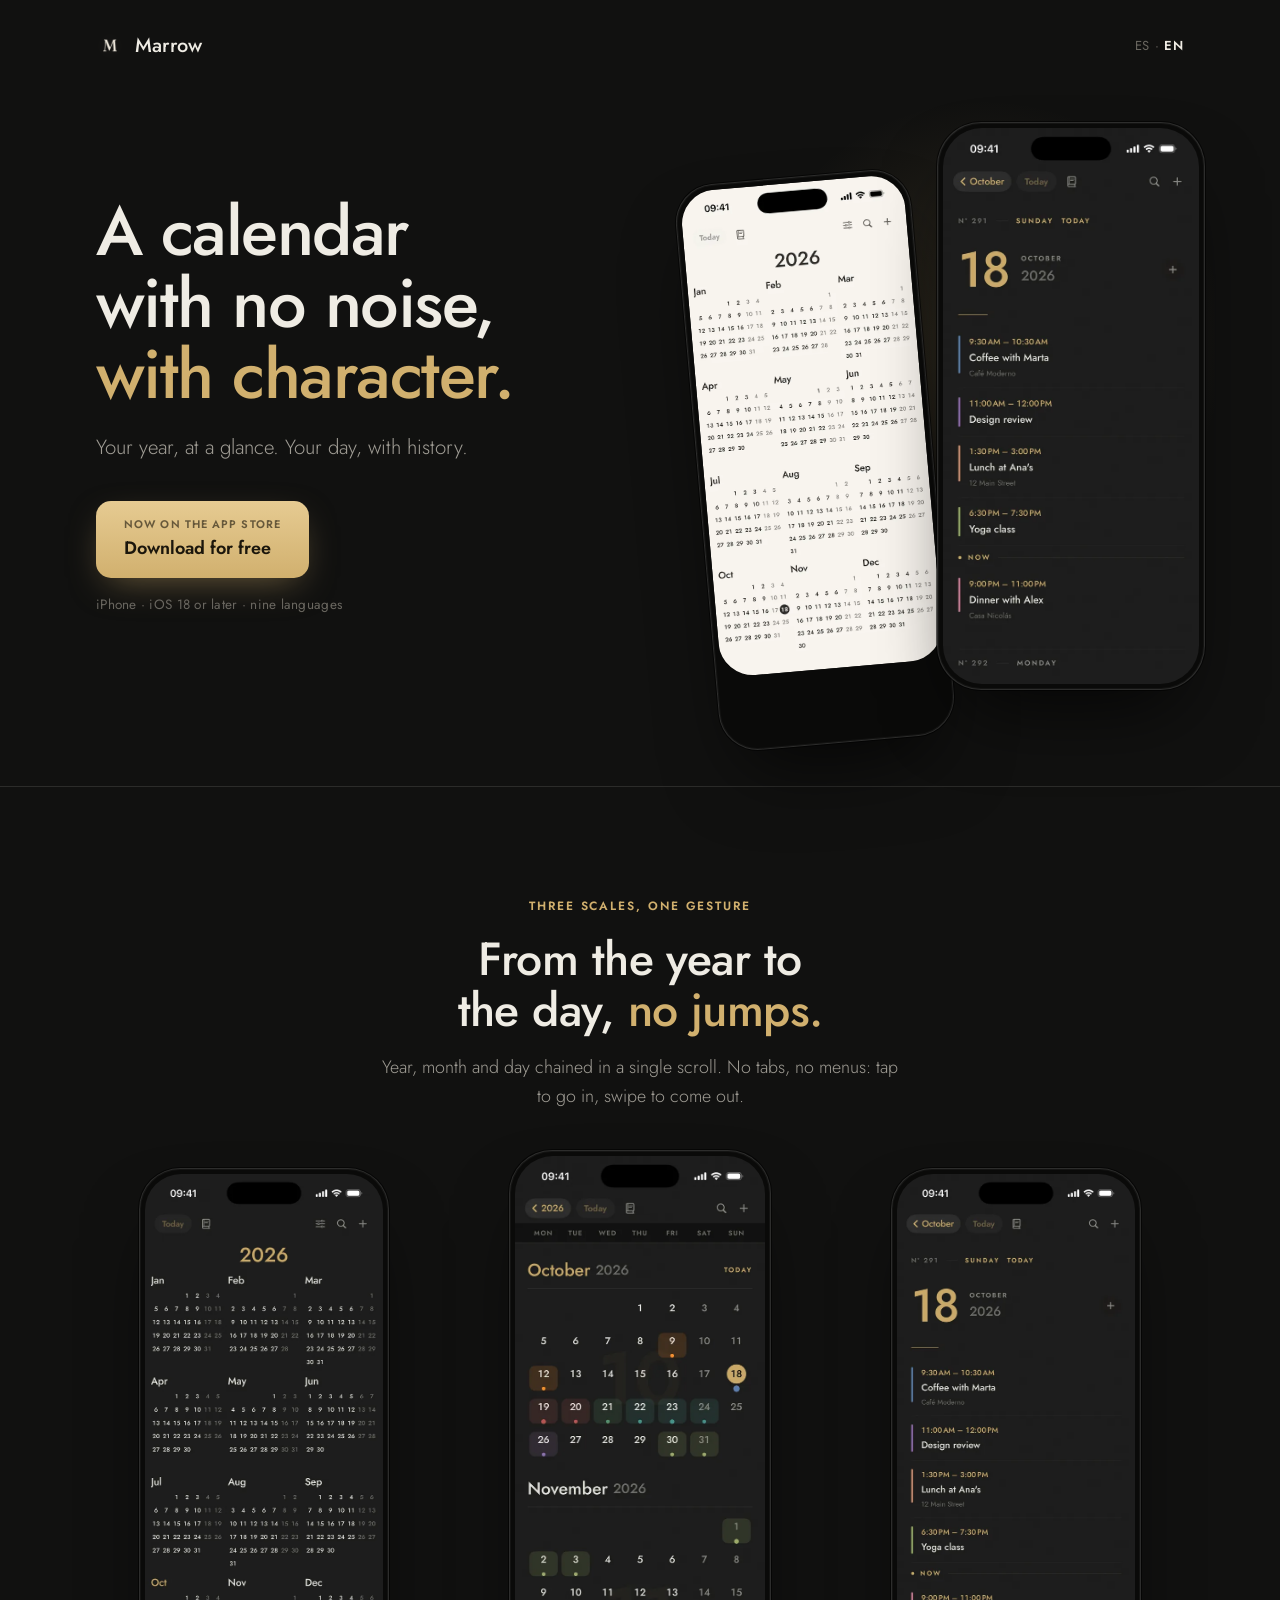
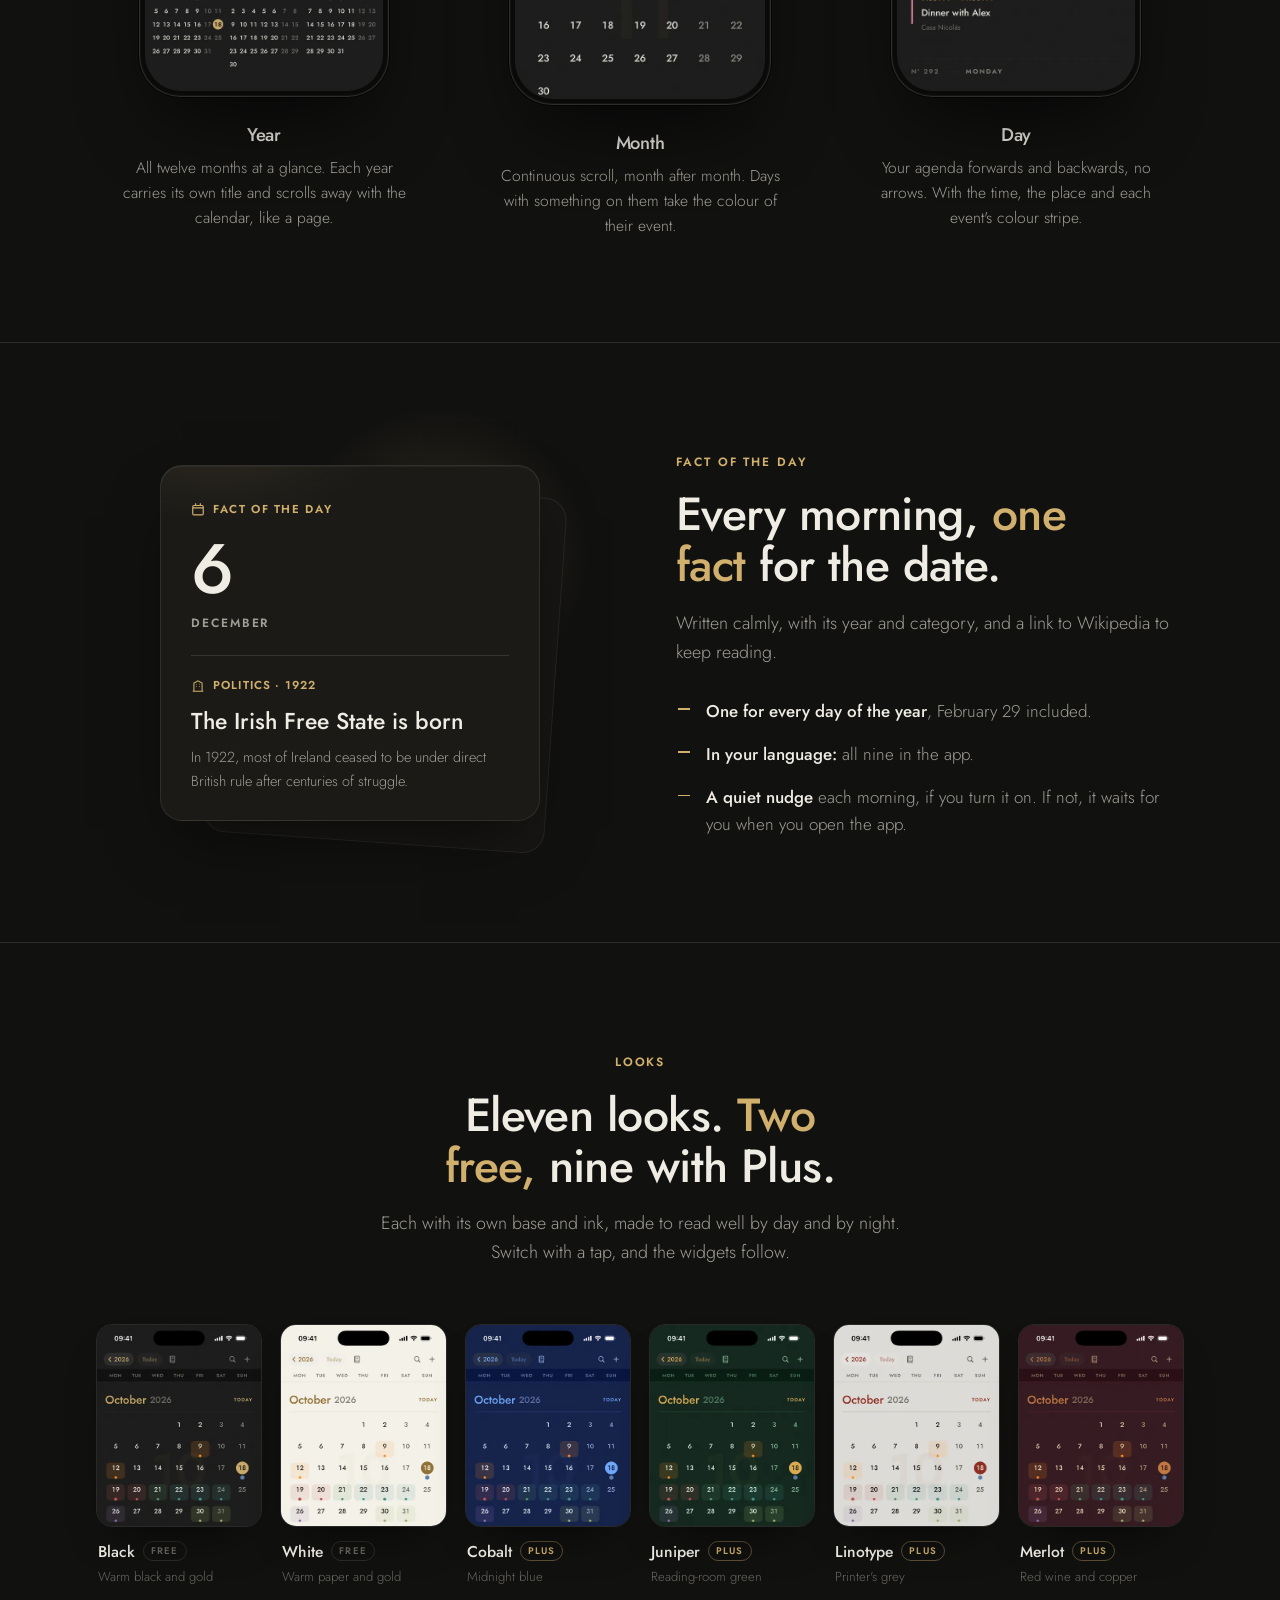
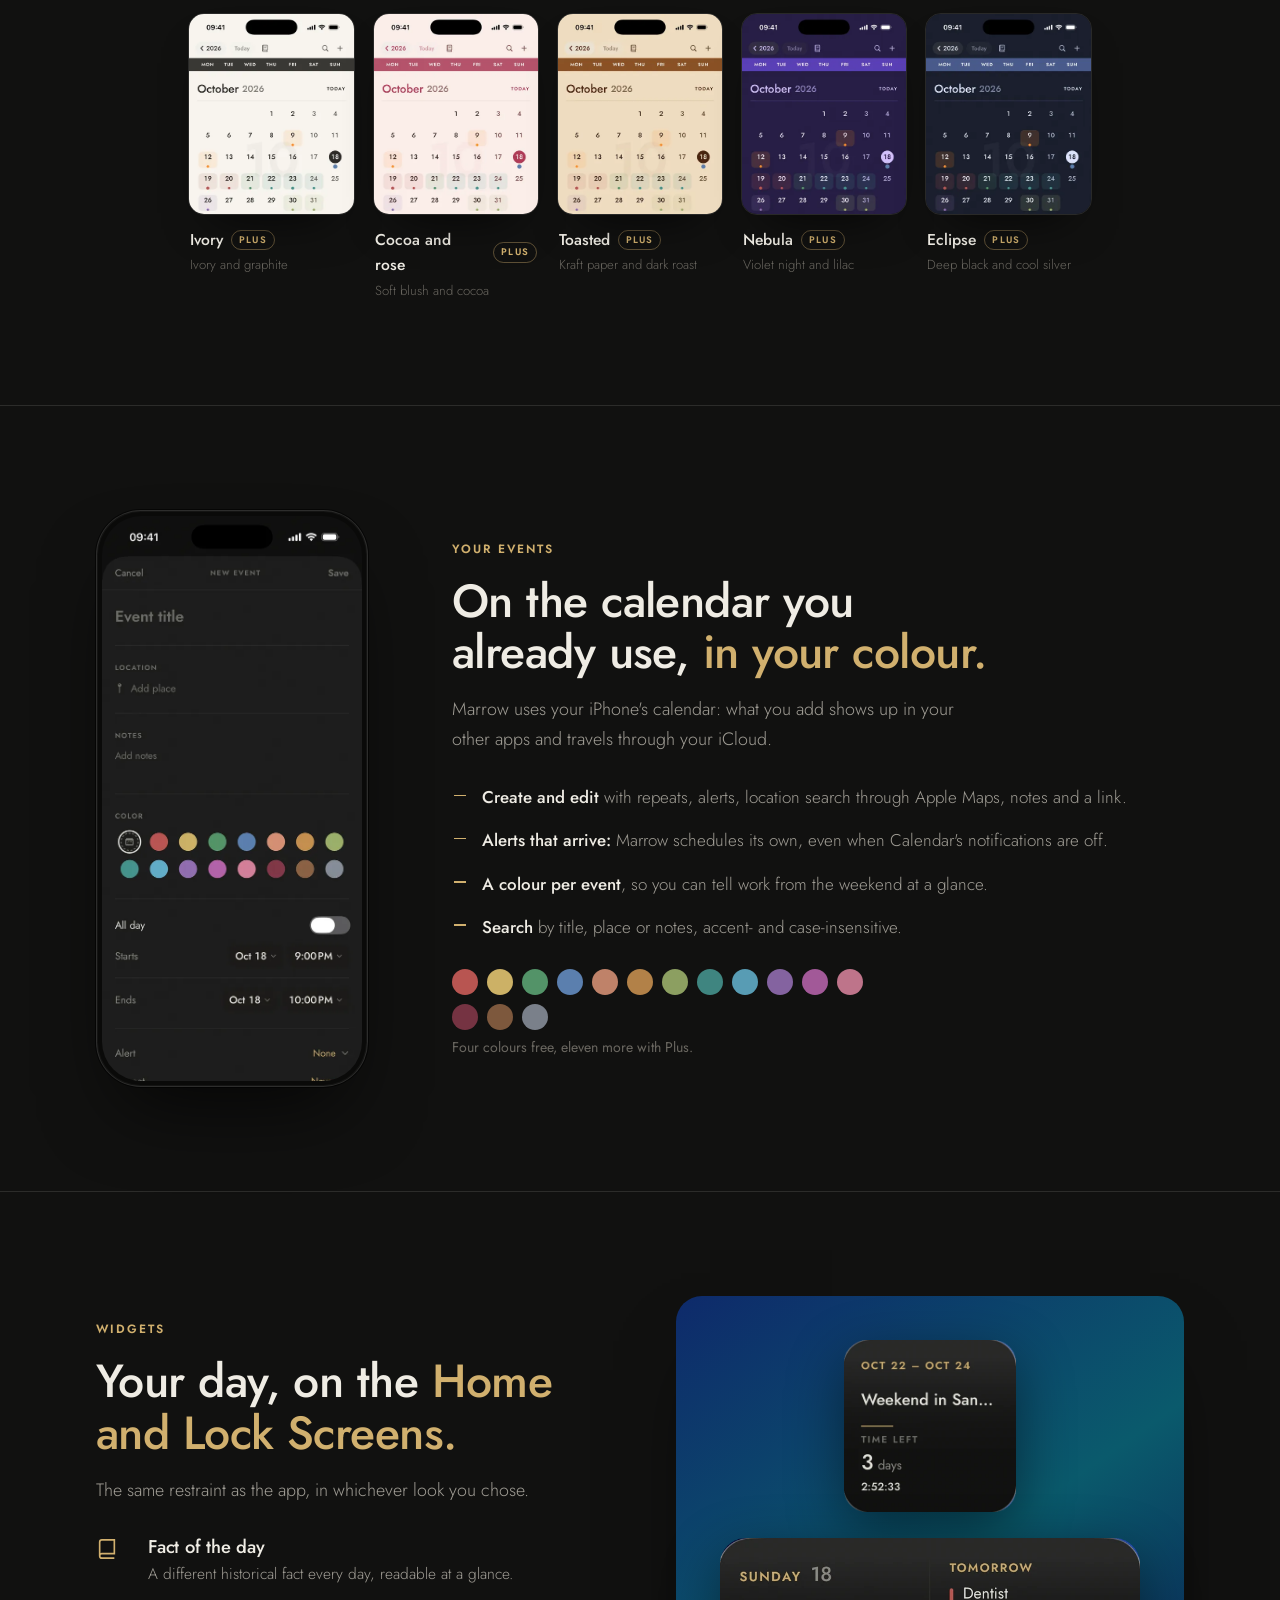
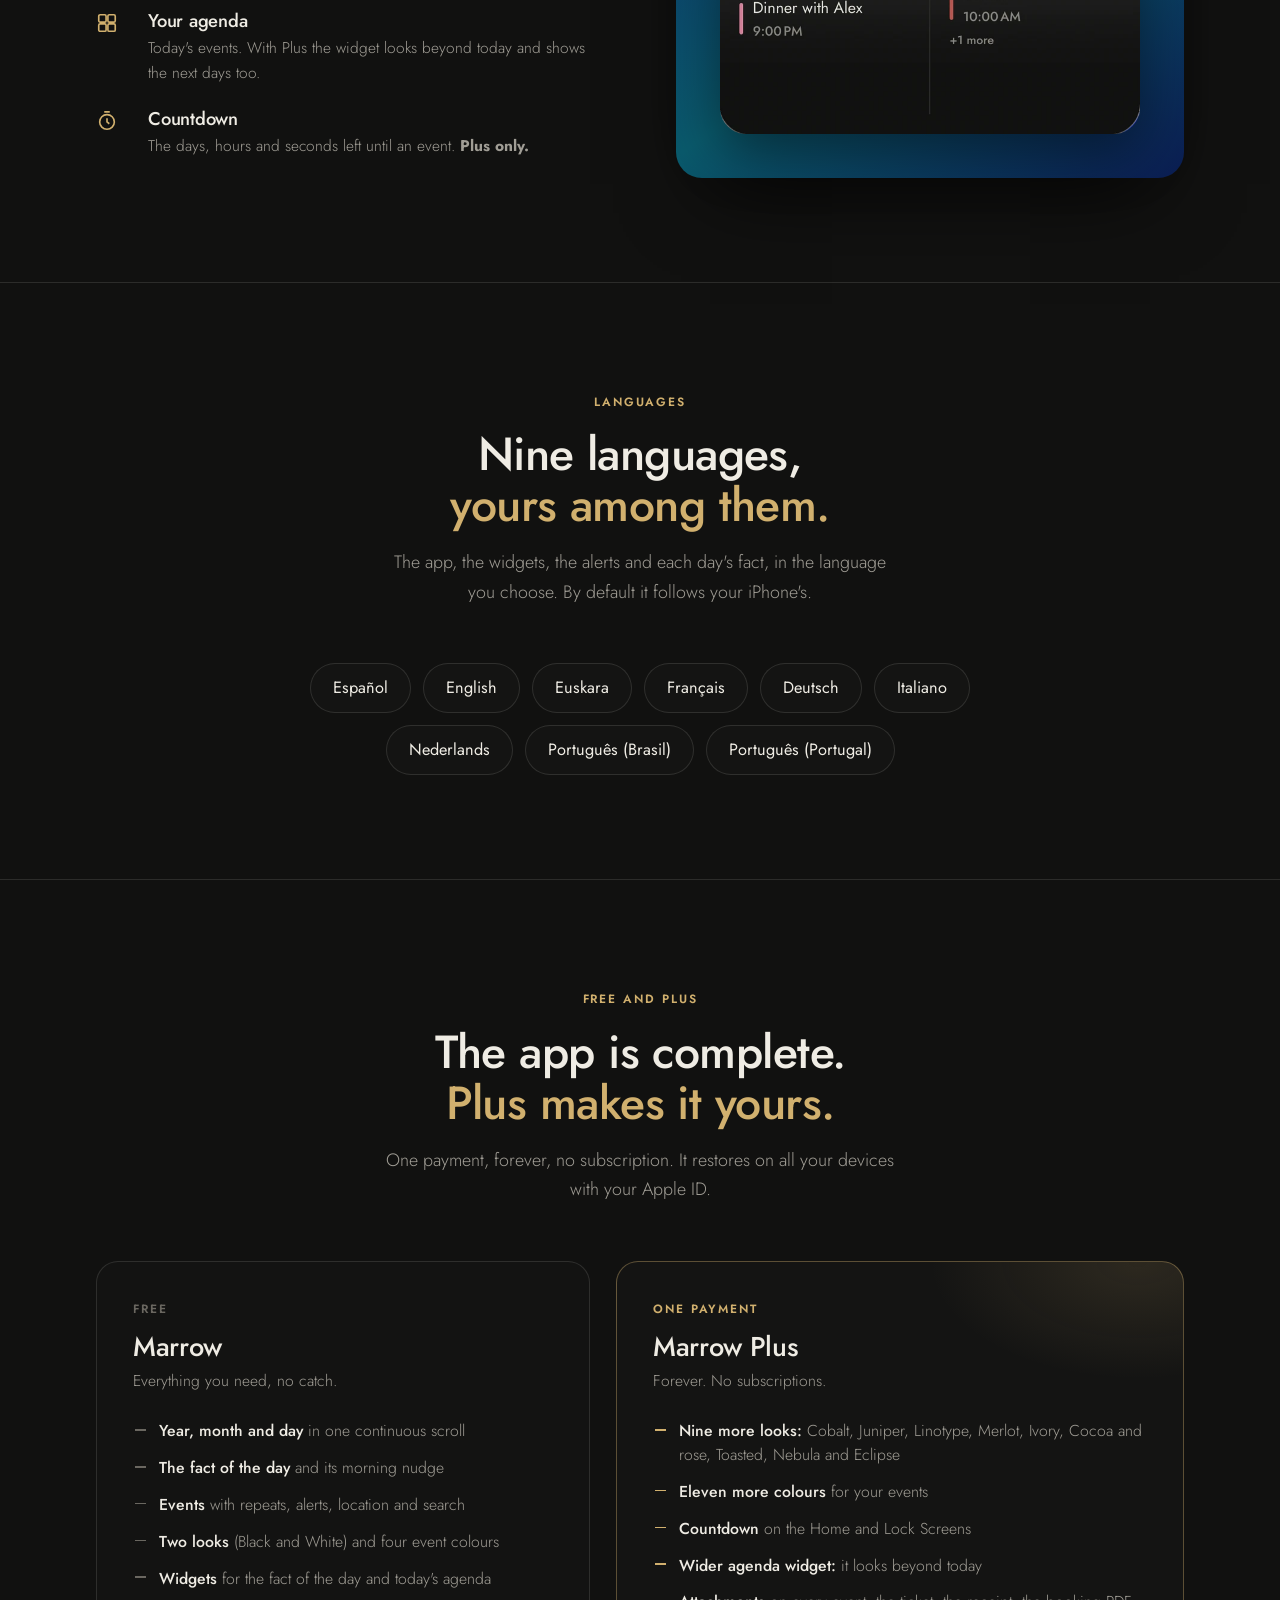
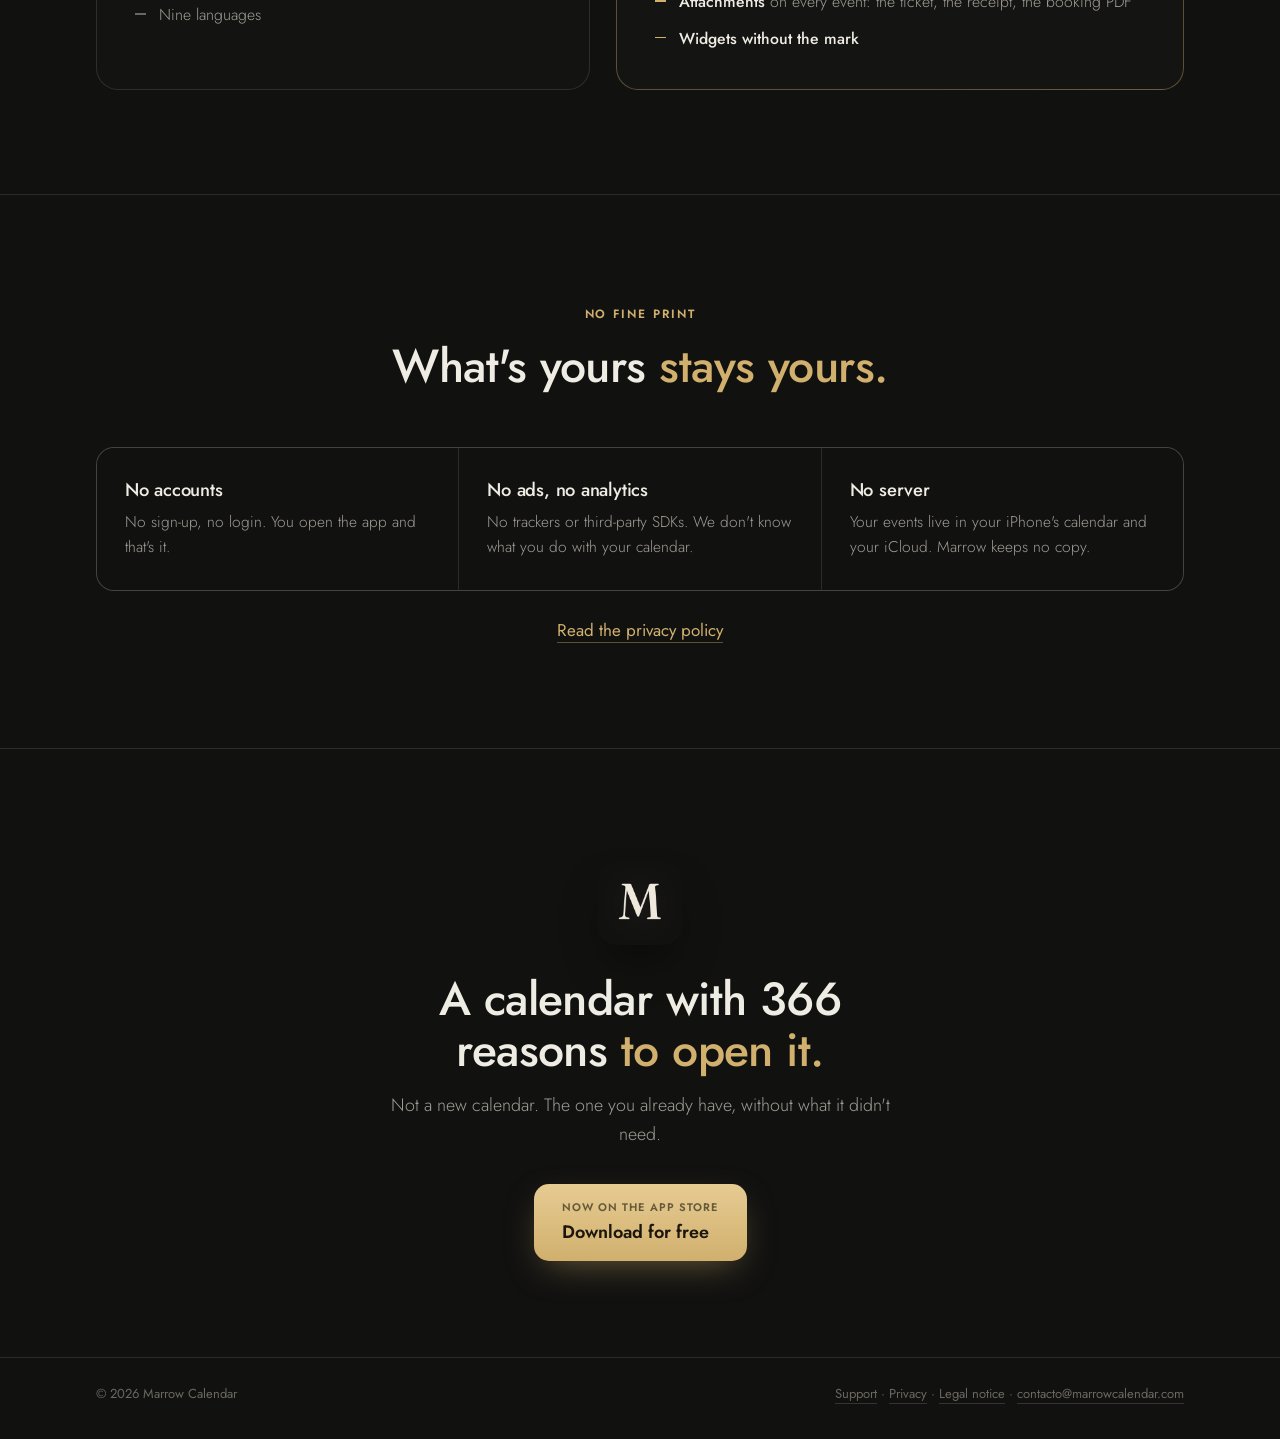
==== commit f285216b: "Idiomas: el euskera se presenta igual que los demás, sin distintivo ni titular propio Co-Authored-By" ====
--- a/en/index.html
+++ b/en/index.html
@@ -4,7 +4,7 @@
 <meta charset="UTF-8">
 <meta name="viewport" content="width=device-width, initial-scale=1">
 <title>Marrow Calendar — a calendar with no noise, with character</title>
-<meta name="description" content="Marrow Calendar for iPhone: year, month and day in one continuous scroll, the fact of the day, eleven looks, widgets and a countdown. No accounts, no ads. In nine languages, Basque included.">
+<meta name="description" content="Marrow Calendar for iPhone: year, month and day in one continuous scroll, the fact of the day, eleven looks, widgets and a countdown. No accounts, no ads. In nine languages.">
 <link rel="icon" href="../assets/img/icon.png">
 <meta name="theme-color" content="#111110">
 
@@ -123,7 +123,7 @@
       <p class="lede">Written calmly, with its year and category, and a link to Wikipedia to keep reading.</p>
       <ul class="ticks">
         <li><strong>One for every day of the year</strong>, February 29 included.</li>
-        <li><strong>In your language:</strong> all nine in the app, Basque included.</li>
+        <li><strong>In your language:</strong> all nine in the app.</li>
         <li><strong>A quiet nudge</strong> each morning, if you turn it on. If not, it waits for you when you open the app.</li>
       </ul>
     </div>
@@ -228,13 +228,13 @@
   <div class="wrap">
     <div class="sec-head center">
       <span class="eyebrow">Languages</span>
-      <h2>Nine languages, <em>Basque included.</em></h2>
+      <h2>Nine languages, <em>yours among them.</em></h2>
       <p class="lede">The app, the widgets, the alerts and each day's fact, in the language you choose. By default it follows your iPhone's.</p>
     </div>
     <div class="chips">
       <span class="chip">Español</span>
       <span class="chip">English</span>
-      <span class="chip new">Euskara<small>New</small></span>
+      <span class="chip">Euskara</span>
       <span class="chip">Français</span>
       <span class="chip">Deutsch</span>
       <span class="chip">Italiano</span>
--- a/assets/site.css
+++ b/assets/site.css
@@ -135,9 +135,11 @@
 
 /* ---------- apariencias ---------- */
 .themes{
-  display:grid; grid-template-columns:repeat(6, 1fr); gap:22px 18px;
-}
-.theme{ margin:0; }
+  --cols:6; --gap:18px;
+  display:flex; flex-wrap:wrap; justify-content:center; gap:26px var(--gap);
+}
+/* Flex y no grid: con 11 apariencias, la última fila queda centrada en vez de dejar un hueco. */
+.theme{ margin:0; flex:0 0 calc((100% - (var(--cols) - 1) * var(--gap)) / var(--cols)); }
 .theme .shot{
   position:relative; aspect-ratio:420/512; overflow:hidden; border-radius:16px;
   border:1px solid rgba(255,255,255,.1); box-shadow:0 24px 48px -26px rgba(0,0,0,.8);
@@ -231,7 +233,7 @@
 
 /* ---------- responsive ---------- */
 @media (max-width:1040px){
-  .themes{ grid-template-columns:repeat(4, 1fr); }
+  .themes{ --cols:4; }
   .events-grid{ gap:56px; }
   .fact-grid, .widgets-grid{ gap:48px; }
 }
@@ -254,7 +256,7 @@
   .fact-grid, .events-grid, .widgets-grid, .plans{ grid-template-columns:1fr; gap:44px; }
   .events-grid{ justify-items:center; }
   .events-grid > div:last-child{ justify-self:stretch; }
-  .themes{ grid-template-columns:repeat(2, 1fr); gap:20px 14px; }
+  .themes{ --cols:2; --gap:14px; gap:22px var(--gap); }
   .privacy-row{ grid-template-columns:1fr; }
   .plan{ padding:30px 26px; }
   .closing{ padding:76px 0 64px; }
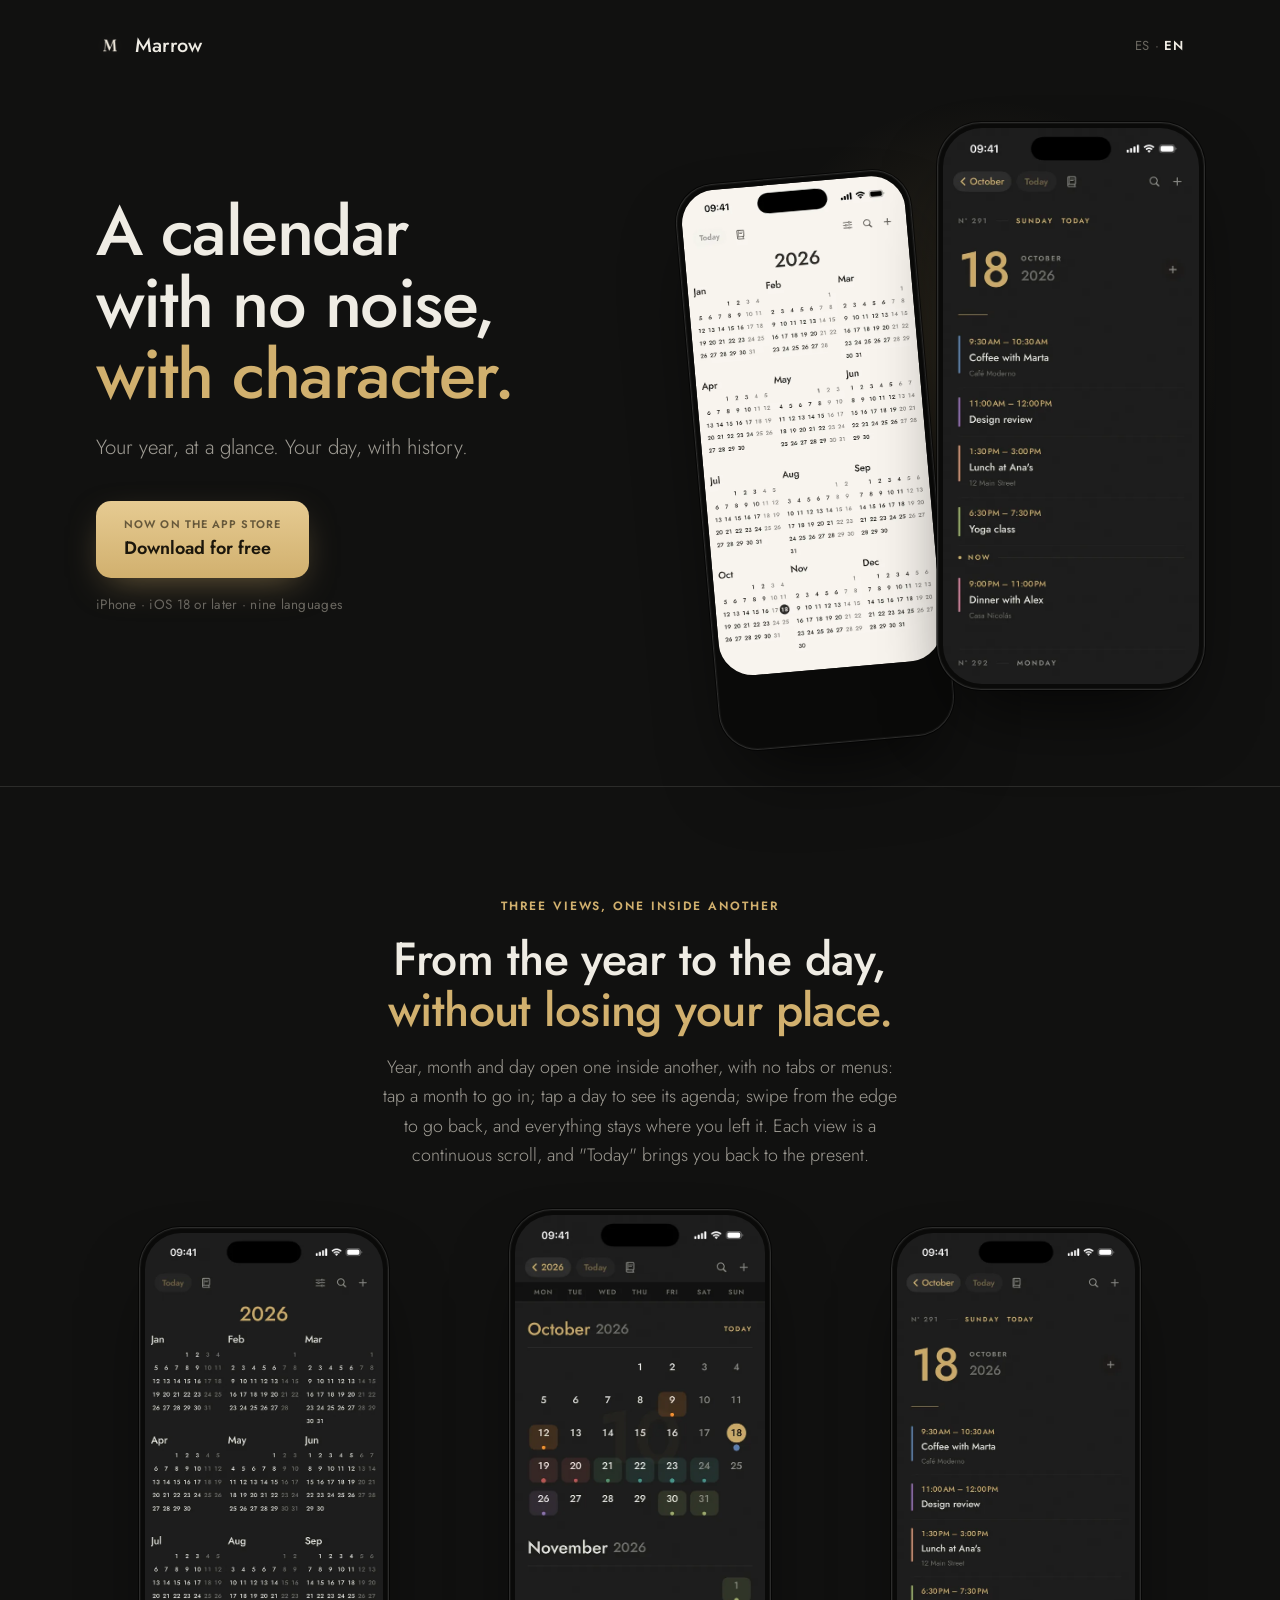
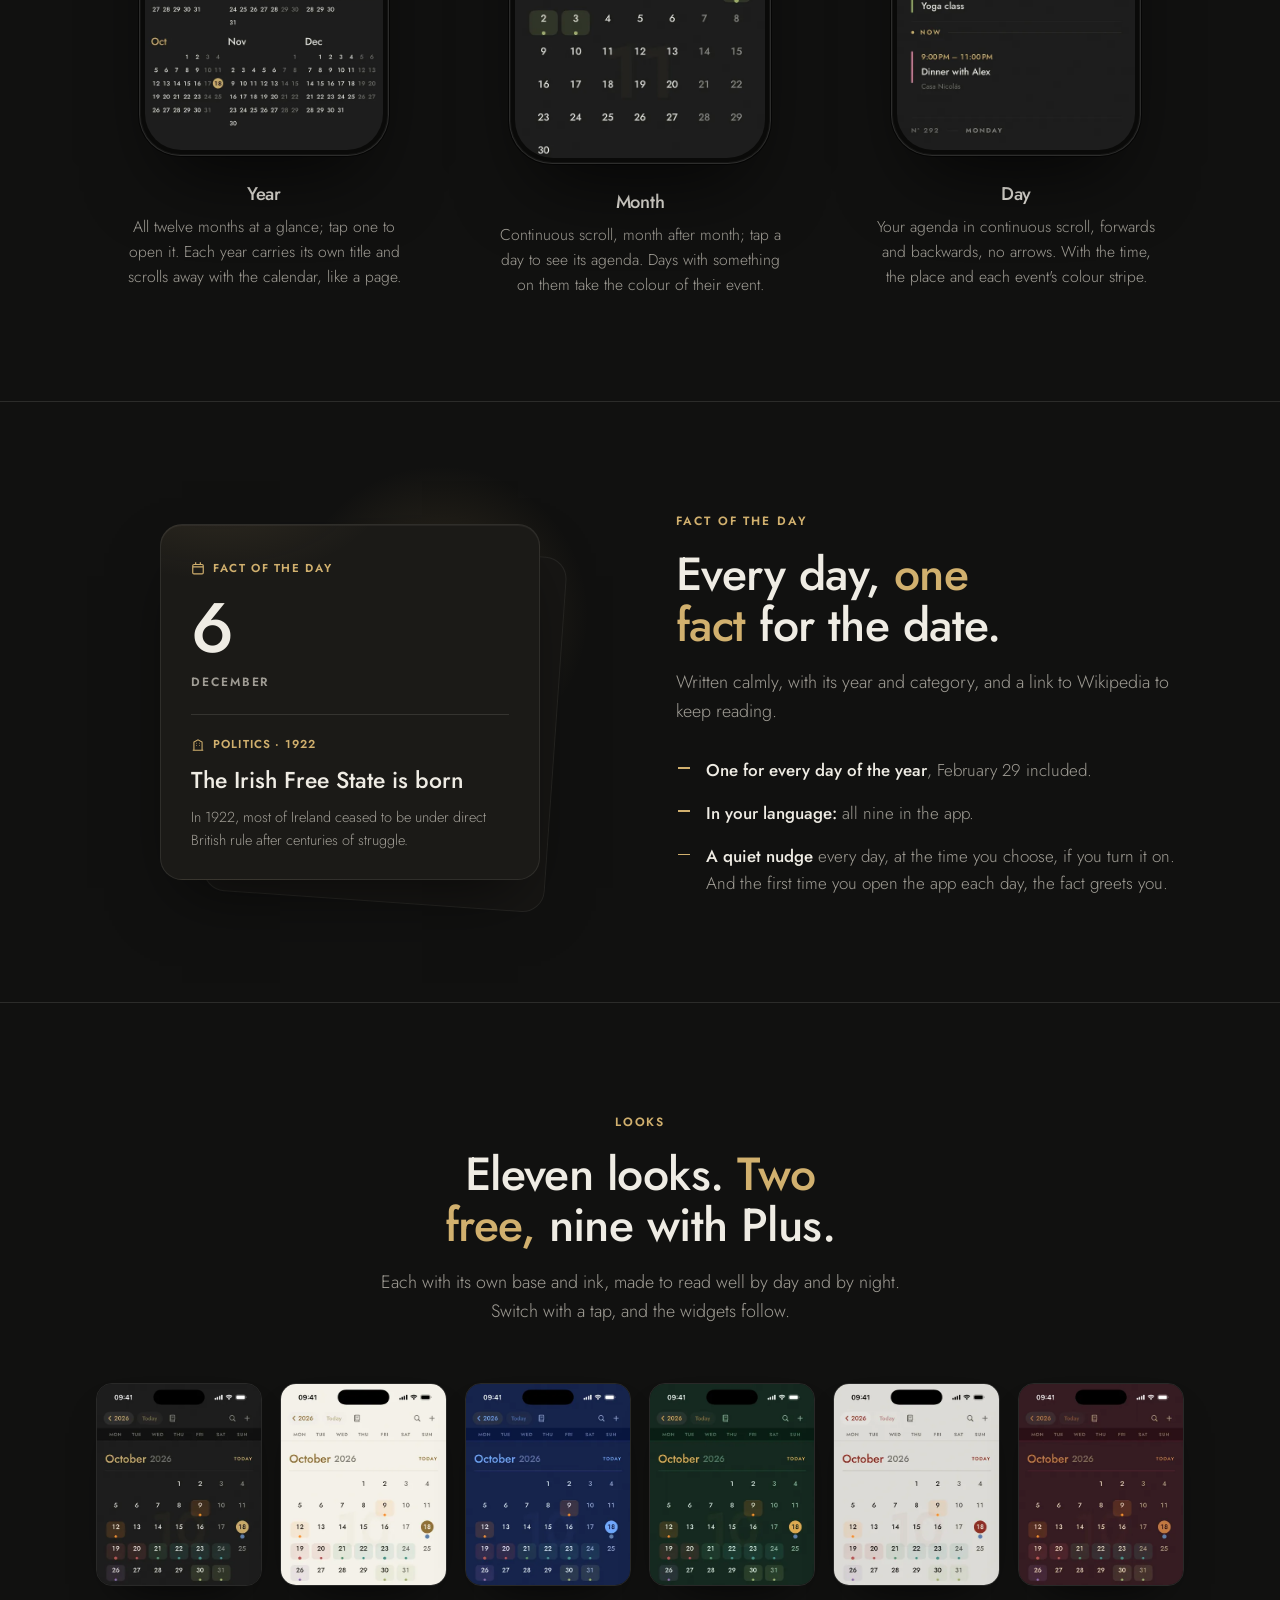
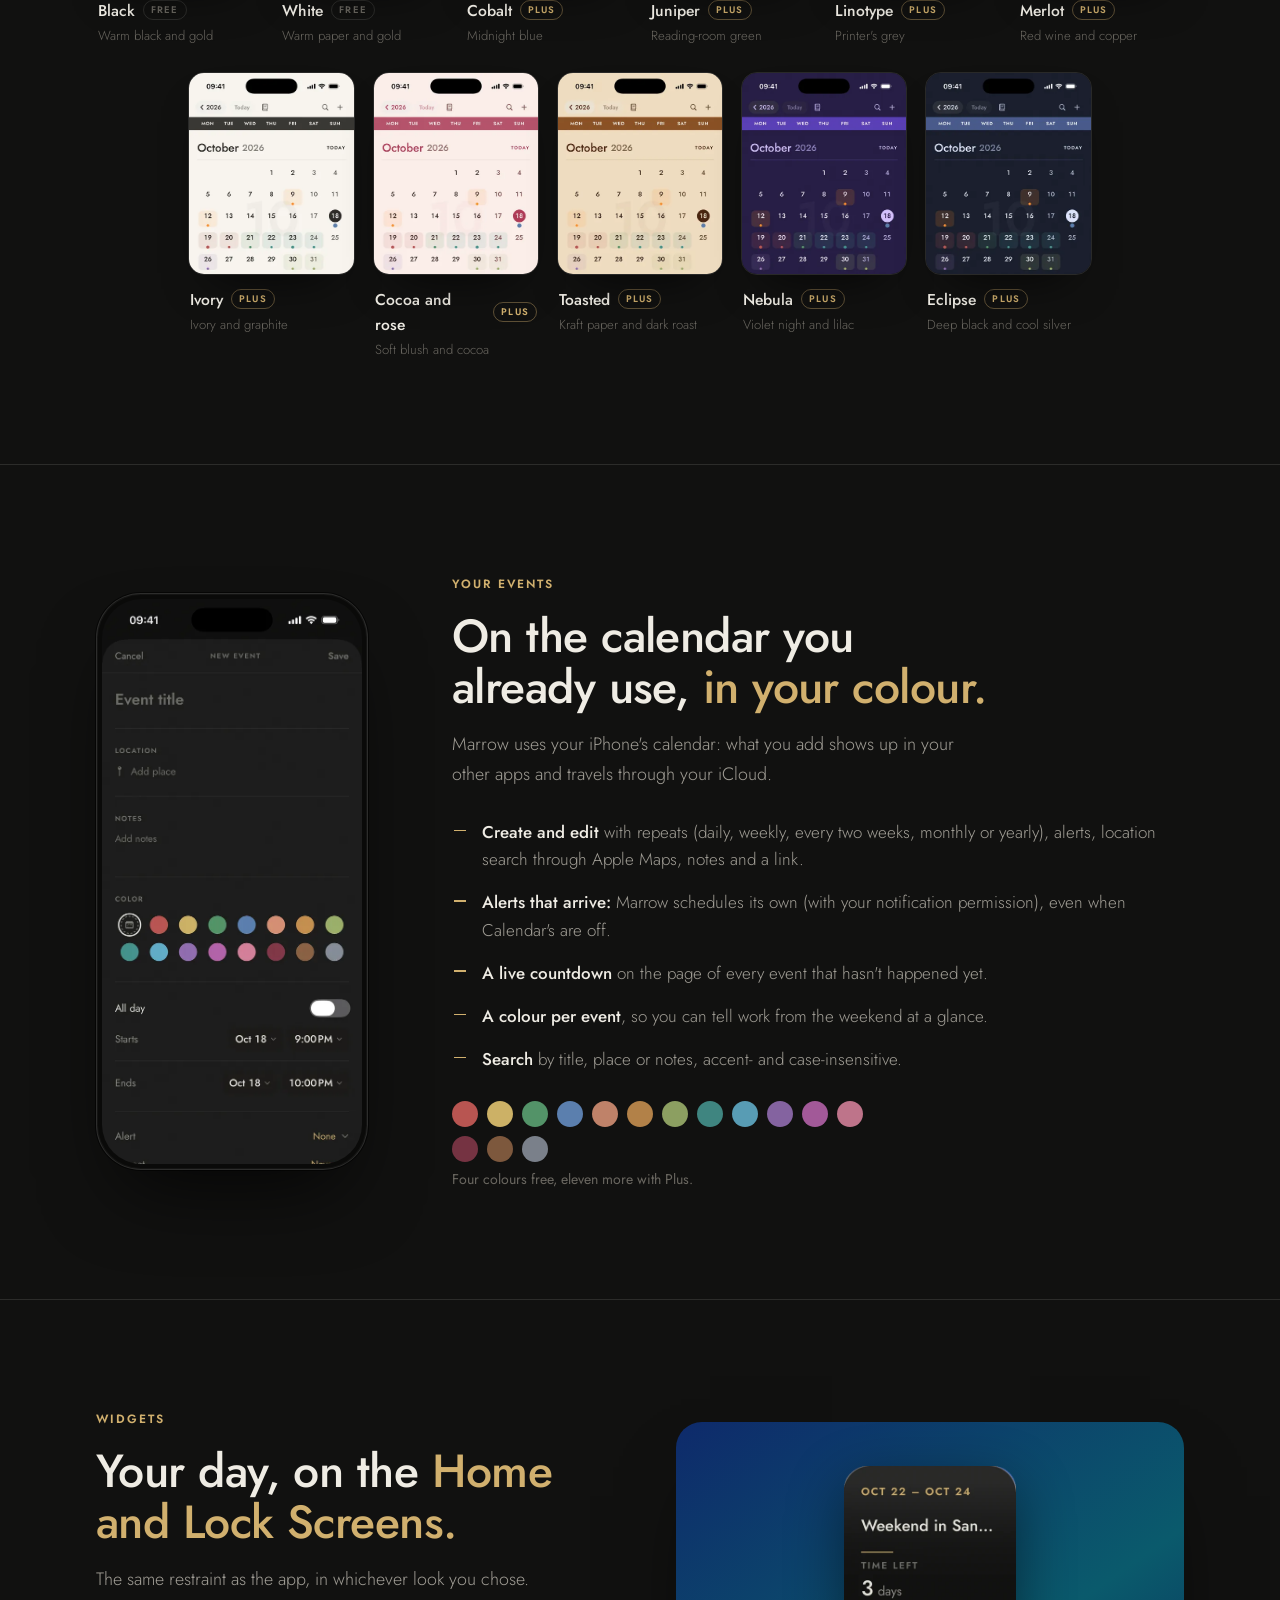
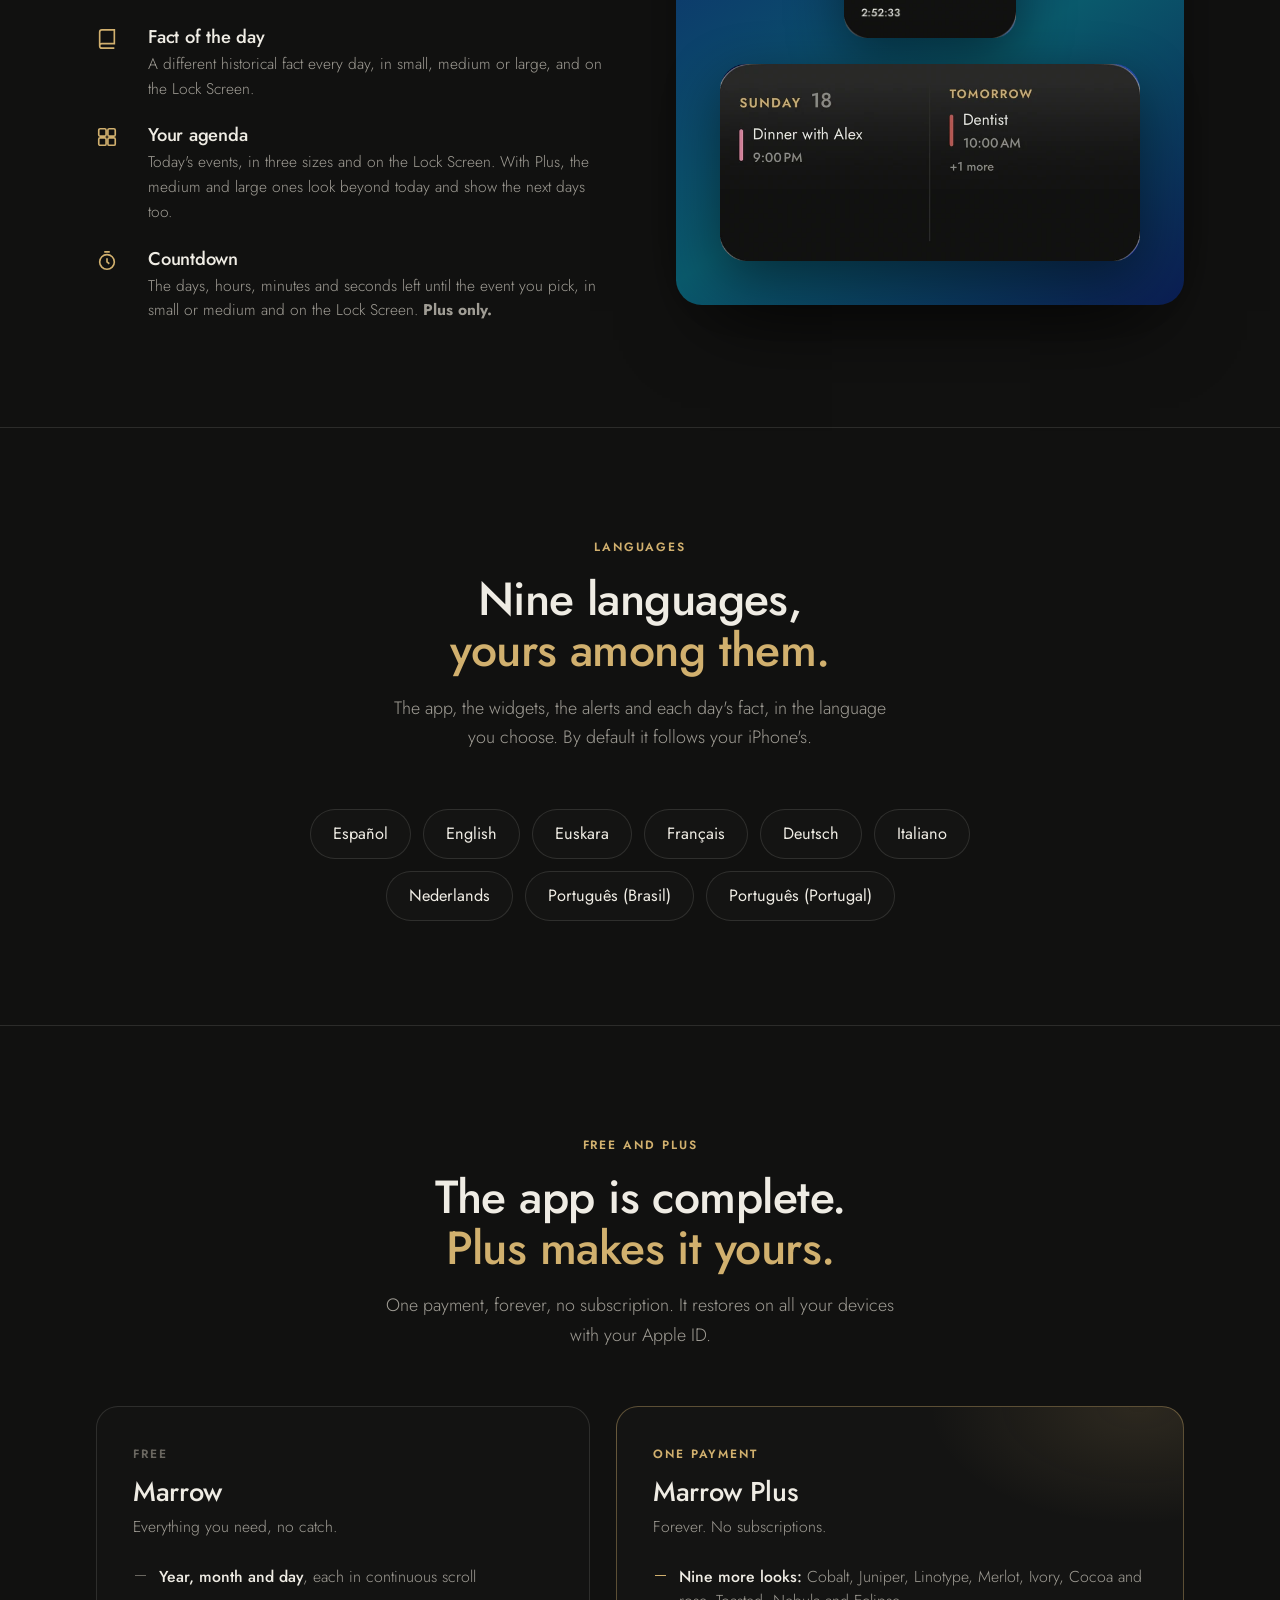
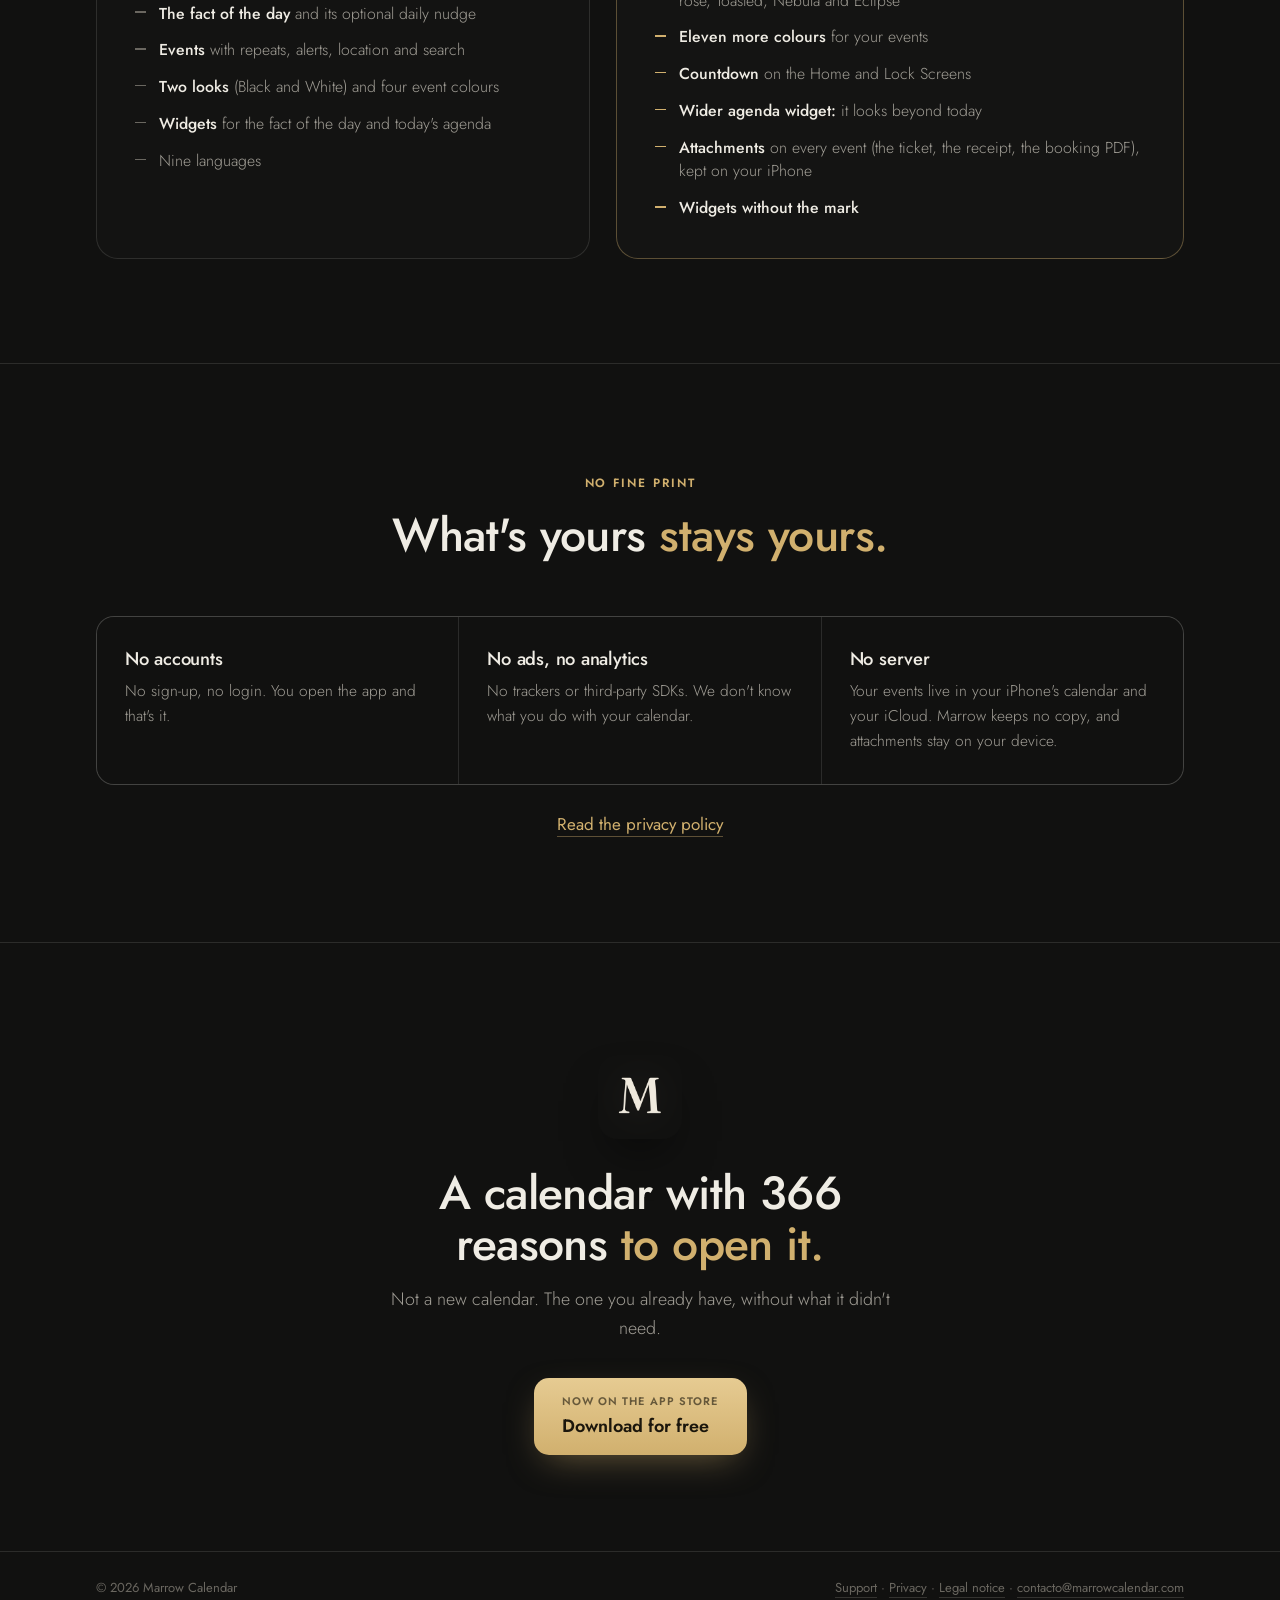
==== commit 5089bff6: "Web: descripciones auditadas una a una contra el funcionamiento real de la app - Año, mes y día ya n" ====
--- a/en/index.html
+++ b/en/index.html
@@ -4,21 +4,21 @@
 <meta charset="UTF-8">
 <meta name="viewport" content="width=device-width, initial-scale=1">
 <title>Marrow Calendar — a calendar with no noise, with character</title>
-<meta name="description" content="Marrow Calendar for iPhone: year, month and day in one continuous scroll, the fact of the day, eleven looks, widgets and a countdown. No accounts, no ads. In nine languages.">
+<meta name="description" content="Marrow Calendar for iPhone: year, month and day views in continuous scroll, the fact of the day, eleven looks, widgets and a countdown. No accounts, no ads. In nine languages.">
 <link rel="icon" href="../assets/img/icon.png">
 <meta name="theme-color" content="#111110">
 
 <meta property="og:type" content="website">
 <meta property="og:site_name" content="Marrow Calendar">
 <meta property="og:title" content="Marrow Calendar — a calendar with no noise, with character">
-<meta property="og:description" content="Year, month and day in one scroll, the fact of the day, eleven looks and widgets. No accounts, no ads.">
+<meta property="og:description" content="Year, month and day in continuous scroll, the fact of the day, eleven looks and widgets. No accounts, no ads.">
 <meta property="og:image" content="https://marrowcalendar.com/assets/img/og-image-en.png">
 <meta property="og:image:width" content="1200">
 <meta property="og:image:height" content="630">
 <meta property="og:url" content="https://marrowcalendar.com/en/">
 <meta name="twitter:card" content="summary_large_image">
 <meta name="twitter:title" content="Marrow Calendar — a calendar with no noise, with character">
-<meta name="twitter:description" content="Year, month and day in one scroll, the fact of the day, eleven looks and widgets. No accounts, no ads.">
+<meta name="twitter:description" content="Year, month and day in continuous scroll, the fact of the day, eleven looks and widgets. No accounts, no ads.">
 <meta name="twitter:image" content="https://marrowcalendar.com/assets/img/og-image-en.png">
 <link rel="alternate" hreflang="es" href="https://marrowcalendar.com/">
 <link rel="alternate" hreflang="en" href="https://marrowcalendar.com/en/">
@@ -76,22 +76,22 @@
 <section id="vistas">
   <div class="wrap">
     <div class="sec-head center">
-      <span class="eyebrow">Three scales, one gesture</span>
-      <h2>From the year to the day, <em>no jumps.</em></h2>
-      <p class="lede">Year, month and day chained in a single scroll. No tabs, no menus: tap to go in, swipe to come out.</p>
+      <span class="eyebrow">Three views, one inside another</span>
+      <h2>From the year to the day, <em>without losing your place.</em></h2>
+      <p class="lede">Year, month and day open one inside another, with no tabs or menus: tap a month to go in; tap a day to see its agenda; swipe from the edge to go back, and everything stays where you left it. Each view is a continuous scroll, and "Today" brings you back to the present.</p>
     </div>
     <div class="scales">
       <div class="scale">
         <div class="phone"><img src="../assets/img/app/en-year.webp" width="560" height="1218" loading="lazy" alt="Marrow's year view."></div>
-        <div><h3>Year</h3><p>All twelve months at a glance. Each year carries its own title and scrolls away with the calendar, like a page.</p></div>
+        <div><h3>Year</h3><p>All twelve months at a glance; tap one to open it. Each year carries its own title and scrolls away with the calendar, like a page.</p></div>
       </div>
       <div class="scale">
         <div class="phone"><img src="../assets/img/app/en-month.webp" width="560" height="1218" loading="lazy" alt="Marrow's month view."></div>
-        <div><h3>Month</h3><p>Continuous scroll, month after month. Days with something on them take the colour of their event.</p></div>
+        <div><h3>Month</h3><p>Continuous scroll, month after month; tap a day to see its agenda. Days with something on them take the colour of their event.</p></div>
       </div>
       <div class="scale">
         <div class="phone"><img src="../assets/img/app/en-day.webp" width="560" height="1218" loading="lazy" alt="Marrow's day view."></div>
-        <div><h3>Day</h3><p>Your agenda forwards and backwards, no arrows. With the time, the place and each event's colour stripe.</p></div>
+        <div><h3>Day</h3><p>Your agenda in continuous scroll, forwards and backwards, no arrows. With the time, the place and each event's colour stripe.</p></div>
       </div>
     </div>
   </div>
@@ -119,12 +119,12 @@
     </div>
     <div>
       <span class="eyebrow">Fact of the day</span>
-      <h2>Every morning, <em>one fact</em> for the date.</h2>
+      <h2>Every day, <em>one fact</em> for the date.</h2>
       <p class="lede">Written calmly, with its year and category, and a link to Wikipedia to keep reading.</p>
       <ul class="ticks">
         <li><strong>One for every day of the year</strong>, February 29 included.</li>
         <li><strong>In your language:</strong> all nine in the app.</li>
-        <li><strong>A quiet nudge</strong> each morning, if you turn it on. If not, it waits for you when you open the app.</li>
+        <li><strong>A quiet nudge</strong> every day, at the time you choose, if you turn it on. And the first time you open the app each day, the fact greets you.</li>
       </ul>
     </div>
   </div>
@@ -194,8 +194,9 @@
       <h2>On the calendar you already use, <em>in your colour.</em></h2>
       <p class="lede">Marrow uses your iPhone's calendar: what you add shows up in your other apps and travels through your iCloud.</p>
       <ul class="ticks">
-        <li><strong>Create and edit</strong> with repeats, alerts, location search through Apple Maps, notes and a link.</li>
-        <li><strong>Alerts that arrive:</strong> Marrow schedules its own, even when Calendar's notifications are off.</li>
+        <li><strong>Create and edit</strong> with repeats (daily, weekly, every two weeks, monthly or yearly), alerts, location search through Apple Maps, notes and a link.</li>
+        <li><strong>Alerts that arrive:</strong> Marrow schedules its own (with your notification permission), even when Calendar's are off.</li>
+        <li><strong>A live countdown</strong> on the page of every event that hasn't happened yet.</li>
         <li><strong>A colour per event</strong>, so you can tell work from the weekend at a glance.</li>
         <li><strong>Search</strong> by title, place or notes, accent- and case-insensitive.</li>
       </ul>
@@ -212,9 +213,9 @@
       <h2>Your day, on the <em>Home and Lock Screens.</em></h2>
       <p class="lede">The same restraint as the app, in whichever look you chose.</p>
       <ul class="wlist">
-        <li><svg viewBox="0 0 24 24" fill="none" stroke="currentColor" stroke-width="1.8"><path d="M4 19.5A2.5 2.5 0 0 1 6.5 17H20V2H6.5A2.5 2.5 0 0 0 4 4.5v15Z"/><path d="M4 19.5A2.5 2.5 0 0 0 6.5 22H20"/></svg><div><h3>Fact of the day</h3><p>A different historical fact every day, readable at a glance.</p></div></li>
-        <li><svg viewBox="0 0 24 24" fill="none" stroke="currentColor" stroke-width="1.8"><rect x="3" y="3" width="8" height="8" rx="1.5"/><rect x="13" y="3" width="8" height="8" rx="1.5"/><rect x="3" y="13" width="8" height="8" rx="1.5"/><rect x="13" y="13" width="8" height="8" rx="1.5"/></svg><div><h3>Your agenda</h3><p>Today's events. With Plus the widget looks beyond today and shows the next days too.</p></div></li>
-        <li><svg viewBox="0 0 24 24" fill="none" stroke="currentColor" stroke-width="1.8"><circle cx="12" cy="13" r="8"/><path d="M12 9v4l2.5 2M9 2h6"/></svg><div><h3>Countdown</h3><p>The days, hours and seconds left until an event. <b>Plus only.</b></p></div></li>
+        <li><svg viewBox="0 0 24 24" fill="none" stroke="currentColor" stroke-width="1.8"><path d="M4 19.5A2.5 2.5 0 0 1 6.5 17H20V2H6.5A2.5 2.5 0 0 0 4 4.5v15Z"/><path d="M4 19.5A2.5 2.5 0 0 0 6.5 22H20"/></svg><div><h3>Fact of the day</h3><p>A different historical fact every day, in small, medium or large, and on the Lock Screen.</p></div></li>
+        <li><svg viewBox="0 0 24 24" fill="none" stroke="currentColor" stroke-width="1.8"><rect x="3" y="3" width="8" height="8" rx="1.5"/><rect x="13" y="3" width="8" height="8" rx="1.5"/><rect x="3" y="13" width="8" height="8" rx="1.5"/><rect x="13" y="13" width="8" height="8" rx="1.5"/></svg><div><h3>Your agenda</h3><p>Today's events, in three sizes and on the Lock Screen. With Plus, the medium and large ones look beyond today and show the next days too.</p></div></li>
+        <li><svg viewBox="0 0 24 24" fill="none" stroke="currentColor" stroke-width="1.8"><circle cx="12" cy="13" r="8"/><path d="M12 9v4l2.5 2M9 2h6"/></svg><div><h3>Countdown</h3><p>The days, hours, minutes and seconds left until the event you pick, in small or medium and on the Lock Screen. <b>Plus only.</b></p></div></li>
       </ul>
     </div>
     <div class="widget-stage">
@@ -258,8 +259,8 @@
         <h3>Marrow</h3>
         <p class="price">Everything you need, no catch.</p>
         <ul>
-        <li><strong>Year, month and day</strong> in one continuous scroll</li>
-        <li><strong>The fact of the day</strong> and its morning nudge</li>
+        <li><strong>Year, month and day</strong>, each in continuous scroll</li>
+        <li><strong>The fact of the day</strong> and its optional daily nudge</li>
         <li><strong>Events</strong> with repeats, alerts, location and search</li>
         <li><strong>Two looks</strong> (Black and White) and four event colours</li>
         <li><strong>Widgets</strong> for the fact of the day and today's agenda</li>
@@ -275,7 +276,7 @@
         <li><strong>Eleven more colours</strong> for your events</li>
         <li><strong>Countdown</strong> on the Home and Lock Screens</li>
         <li><strong>Wider agenda widget:</strong> it looks beyond today</li>
-        <li><strong>Attachments</strong> on every event: the ticket, the receipt, the booking PDF</li>
+        <li><strong>Attachments</strong> on every event (the ticket, the receipt, the booking PDF), kept on your iPhone</li>
         <li><strong>Widgets without the mark</strong></li>
         </ul>
       </div>
@@ -292,7 +293,7 @@
     <div class="privacy-row">
       <div><h3>No accounts</h3><p>No sign-up, no login. You open the app and that's it.</p></div>
       <div><h3>No ads, no analytics</h3><p>No trackers or third-party SDKs. We don't know what you do with your calendar.</p></div>
-      <div><h3>No server</h3><p>Your events live in your iPhone's calendar and your iCloud. Marrow keeps no copy.</p></div>
+      <div><h3>No server</h3><p>Your events live in your iPhone's calendar and your iCloud. Marrow keeps no copy, and attachments stay on your device.</p></div>
     </div>
     <p style="text-align:center;margin:26px 0 0"><a href="privacy.html" style="color:var(--gold);border-bottom:1px solid rgba(209,176,110,.4)">Read the privacy policy</a></p>
   </div>
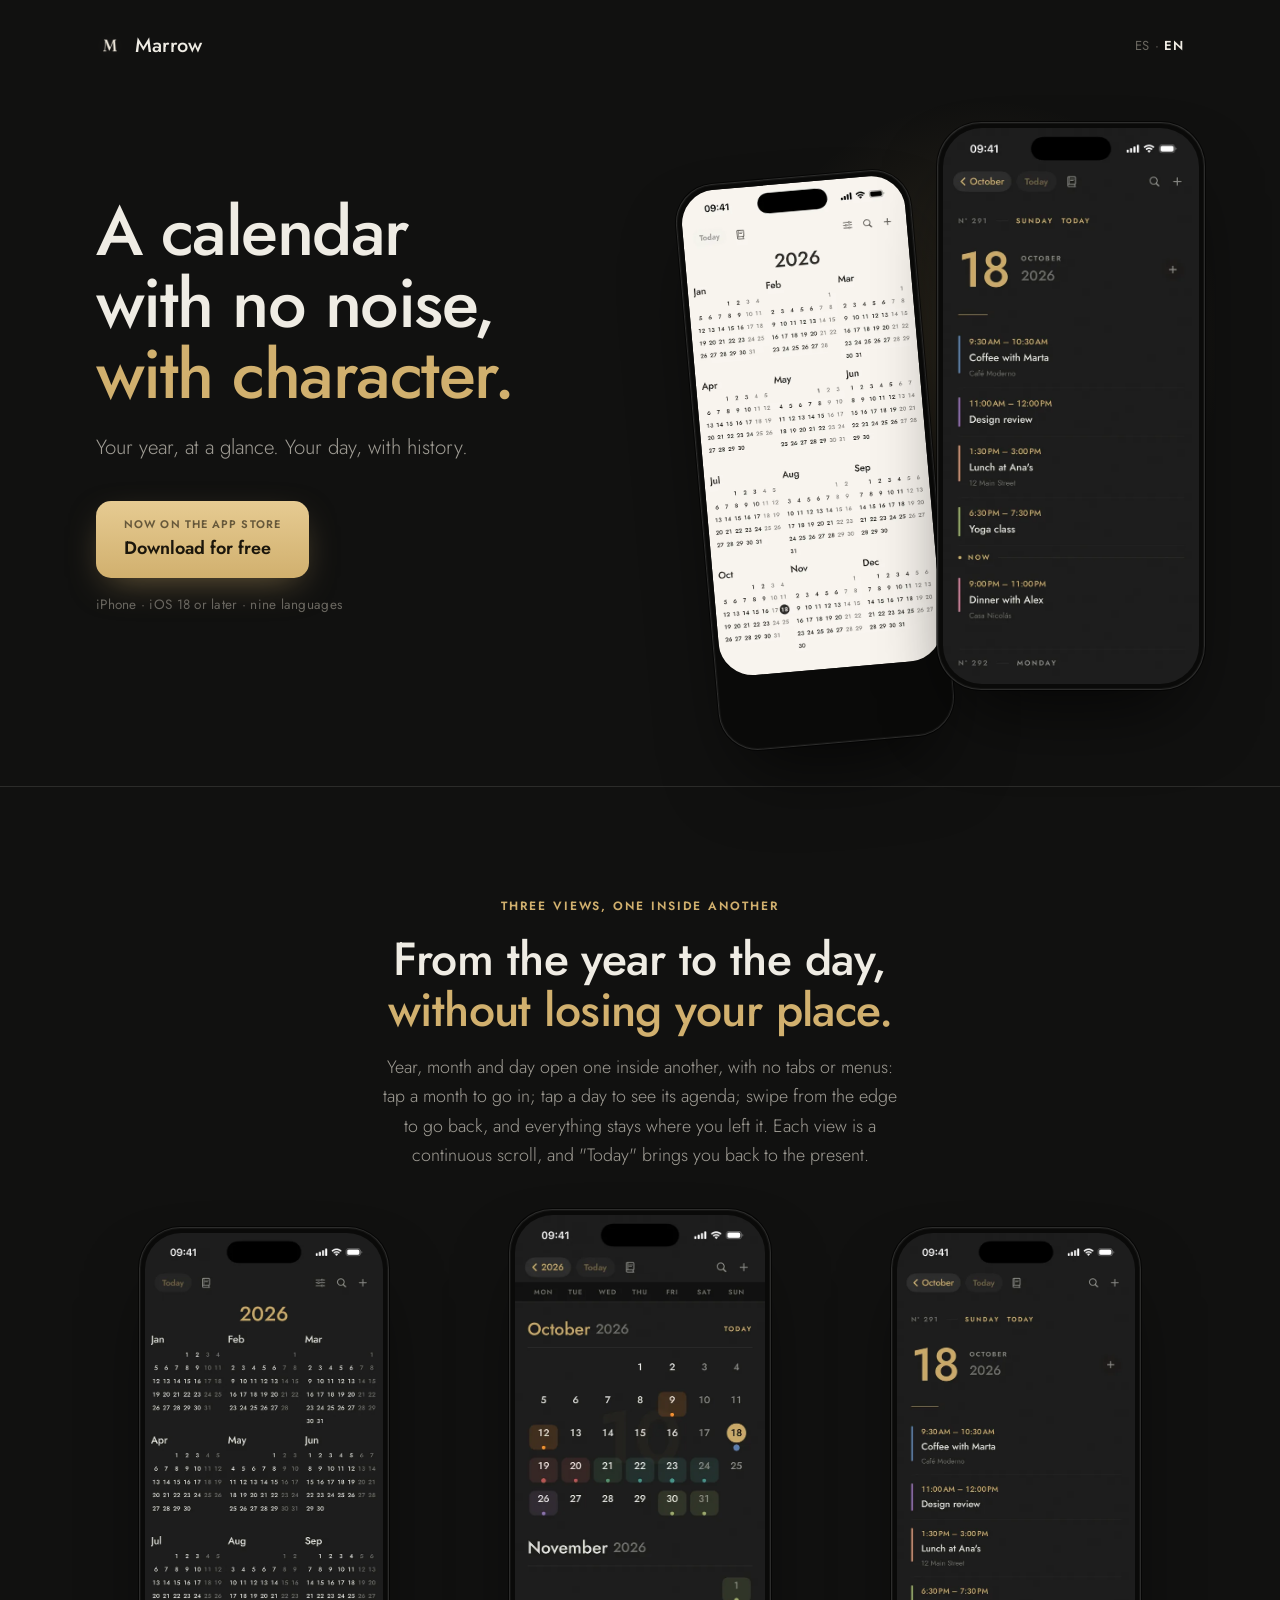
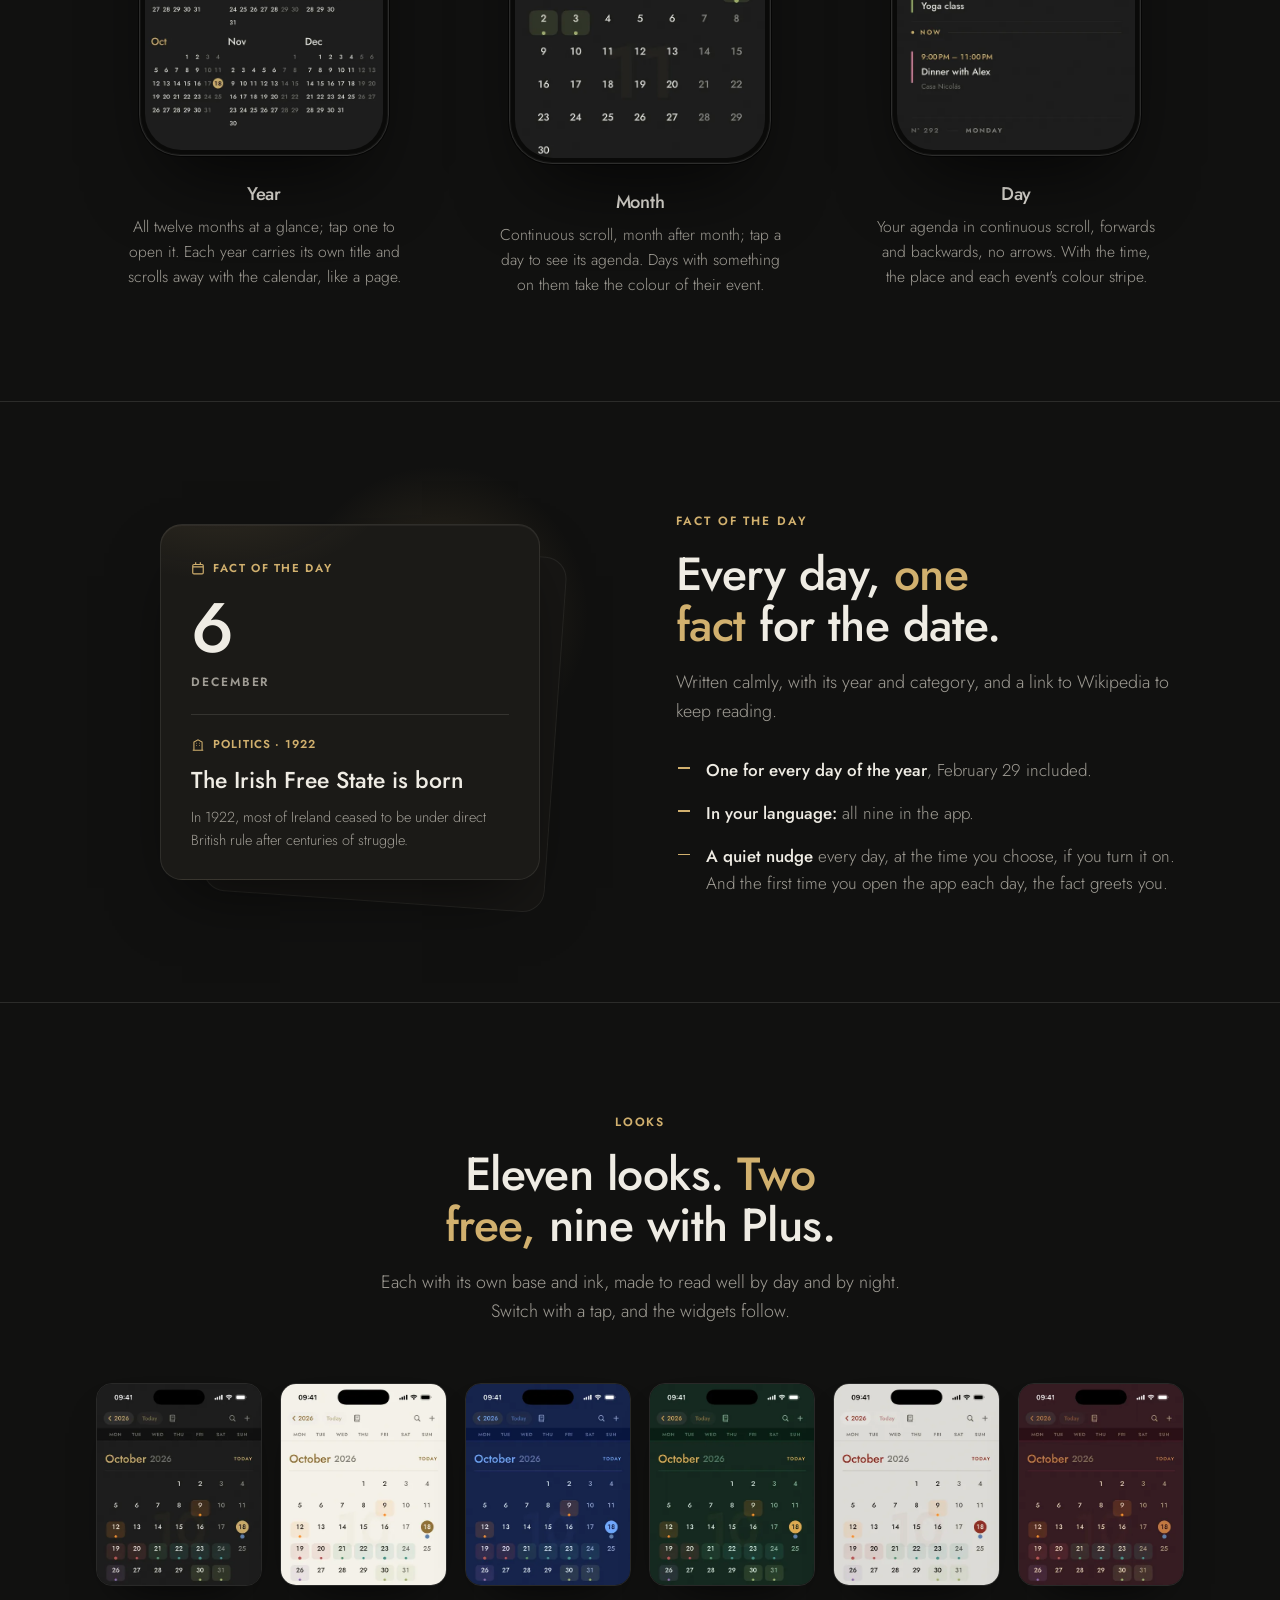
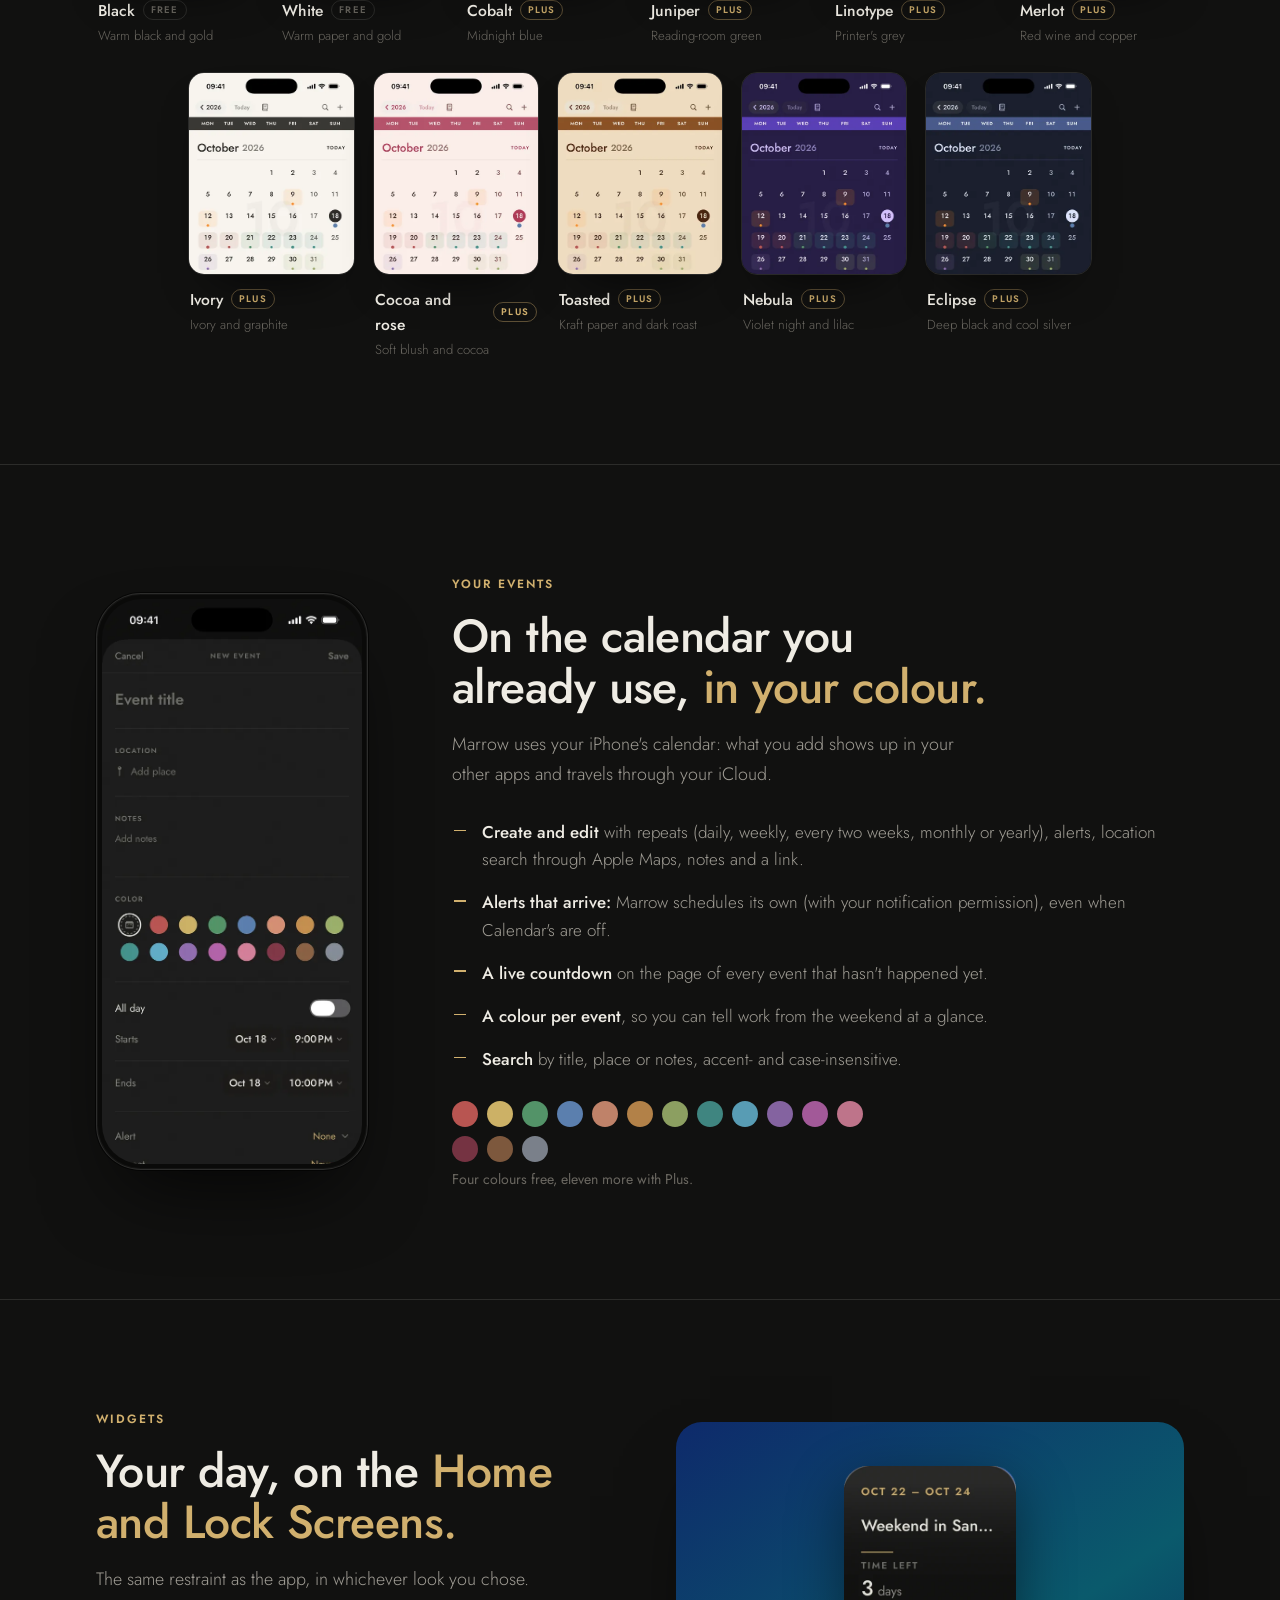
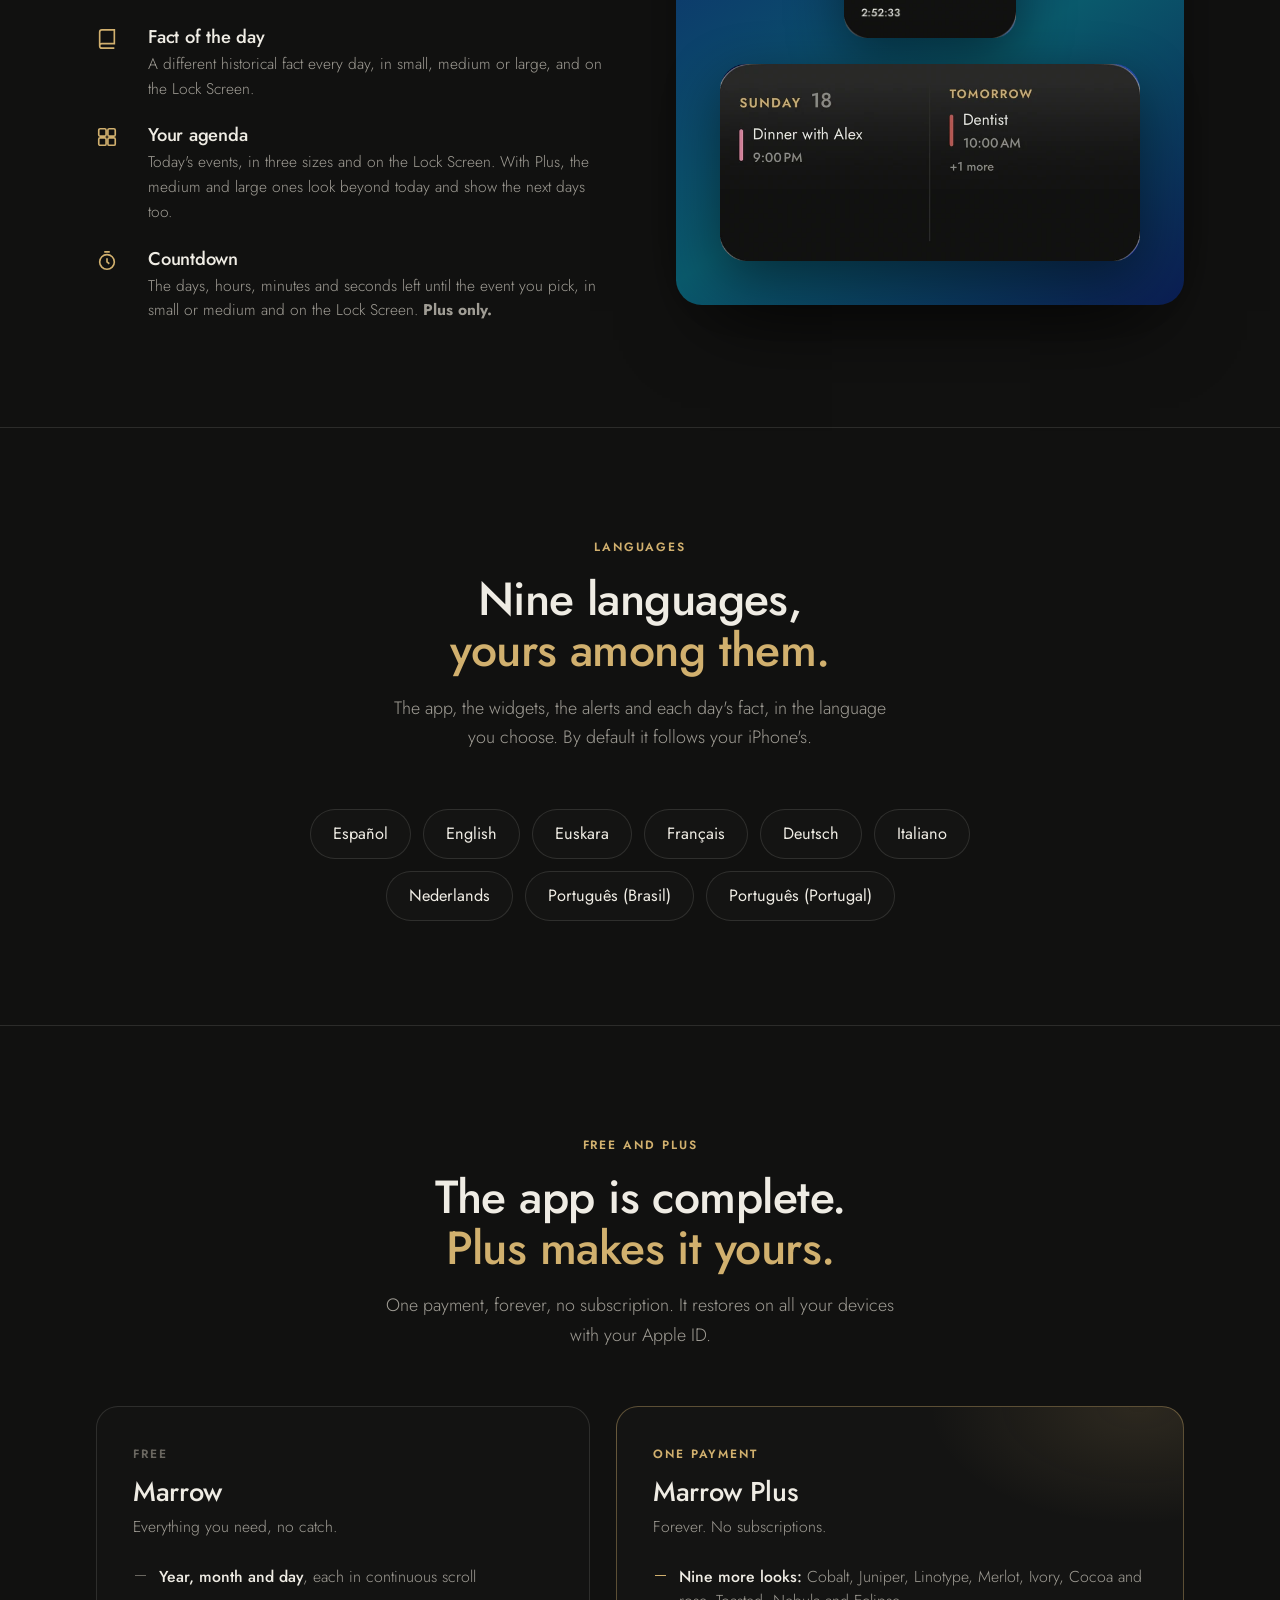
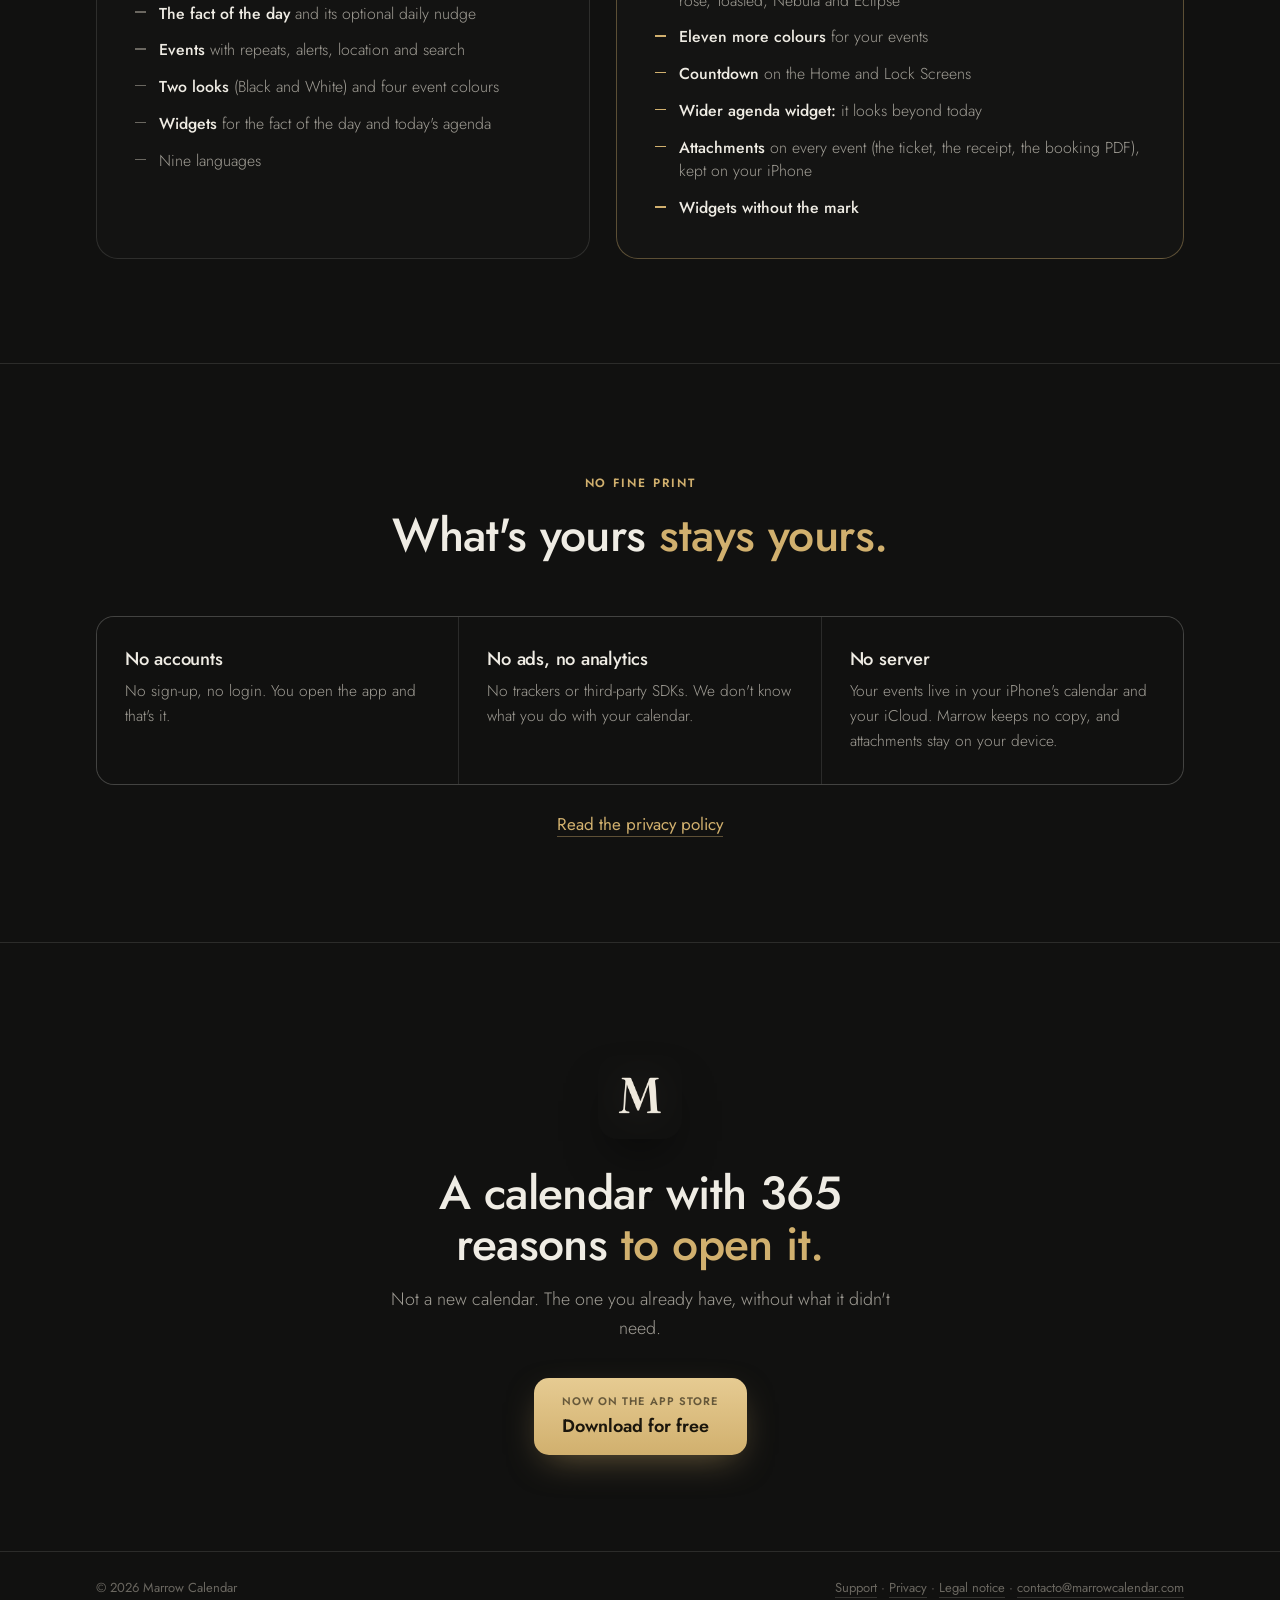
==== commit 33da4762: "Cierre: el año tiene 365 días (365 motivos para abrirlo) Co-Authored-By: Claude Sonnet 5.5 <noreply@" ====
--- a/en/index.html
+++ b/en/index.html
@@ -302,7 +302,7 @@
 <section class="closing">
   <div class="wrap">
     <img class="icon" src="../assets/img/icon.png" alt="Marrow Calendar" width="84" height="84">
-    <h2>A calendar with 366 reasons <em>to open it.</em></h2>
+    <h2>A calendar with 365 reasons <em>to open it.</em></h2>
     <p class="lede">Not a new calendar. The one you already have, without what it didn't need.</p>
     <a class="cta" href="https://apps.apple.com/app/marrow-calendar/id6809845517">
       <span class="k1">Now on the App Store</span>
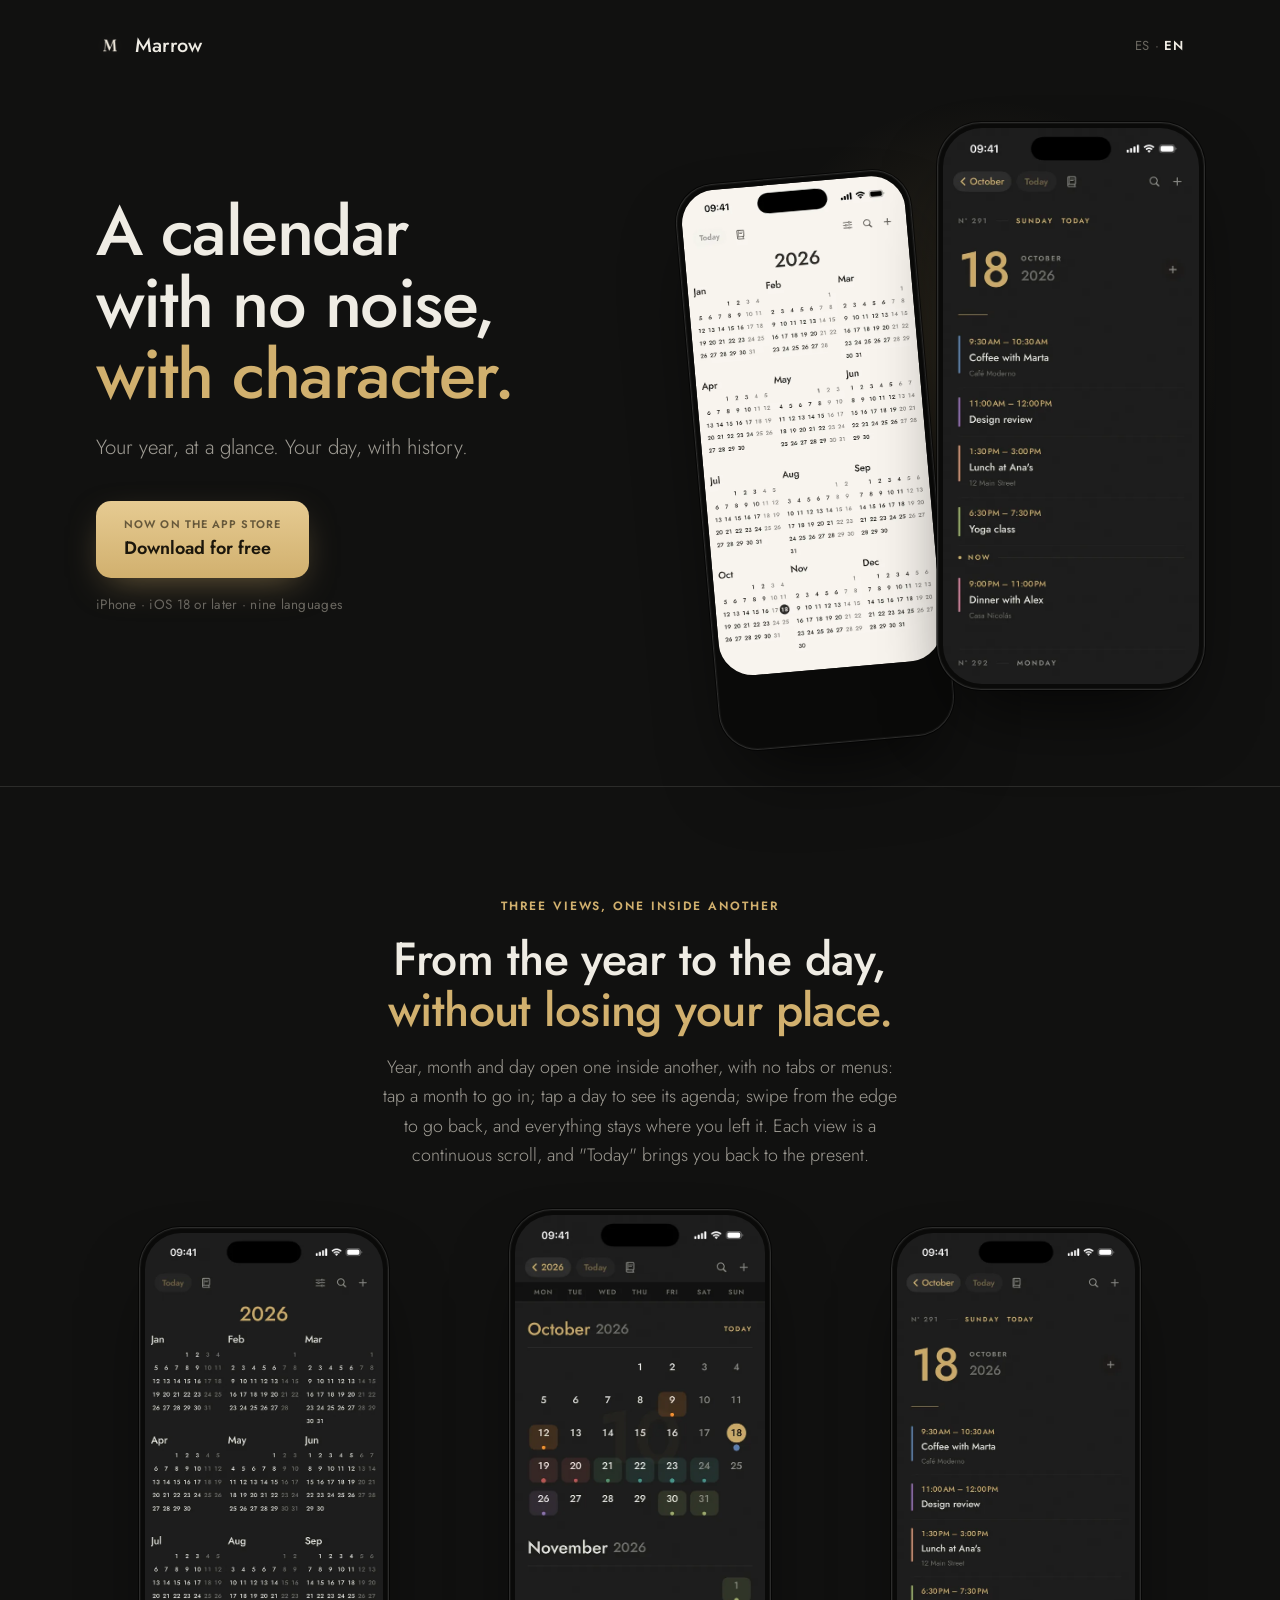
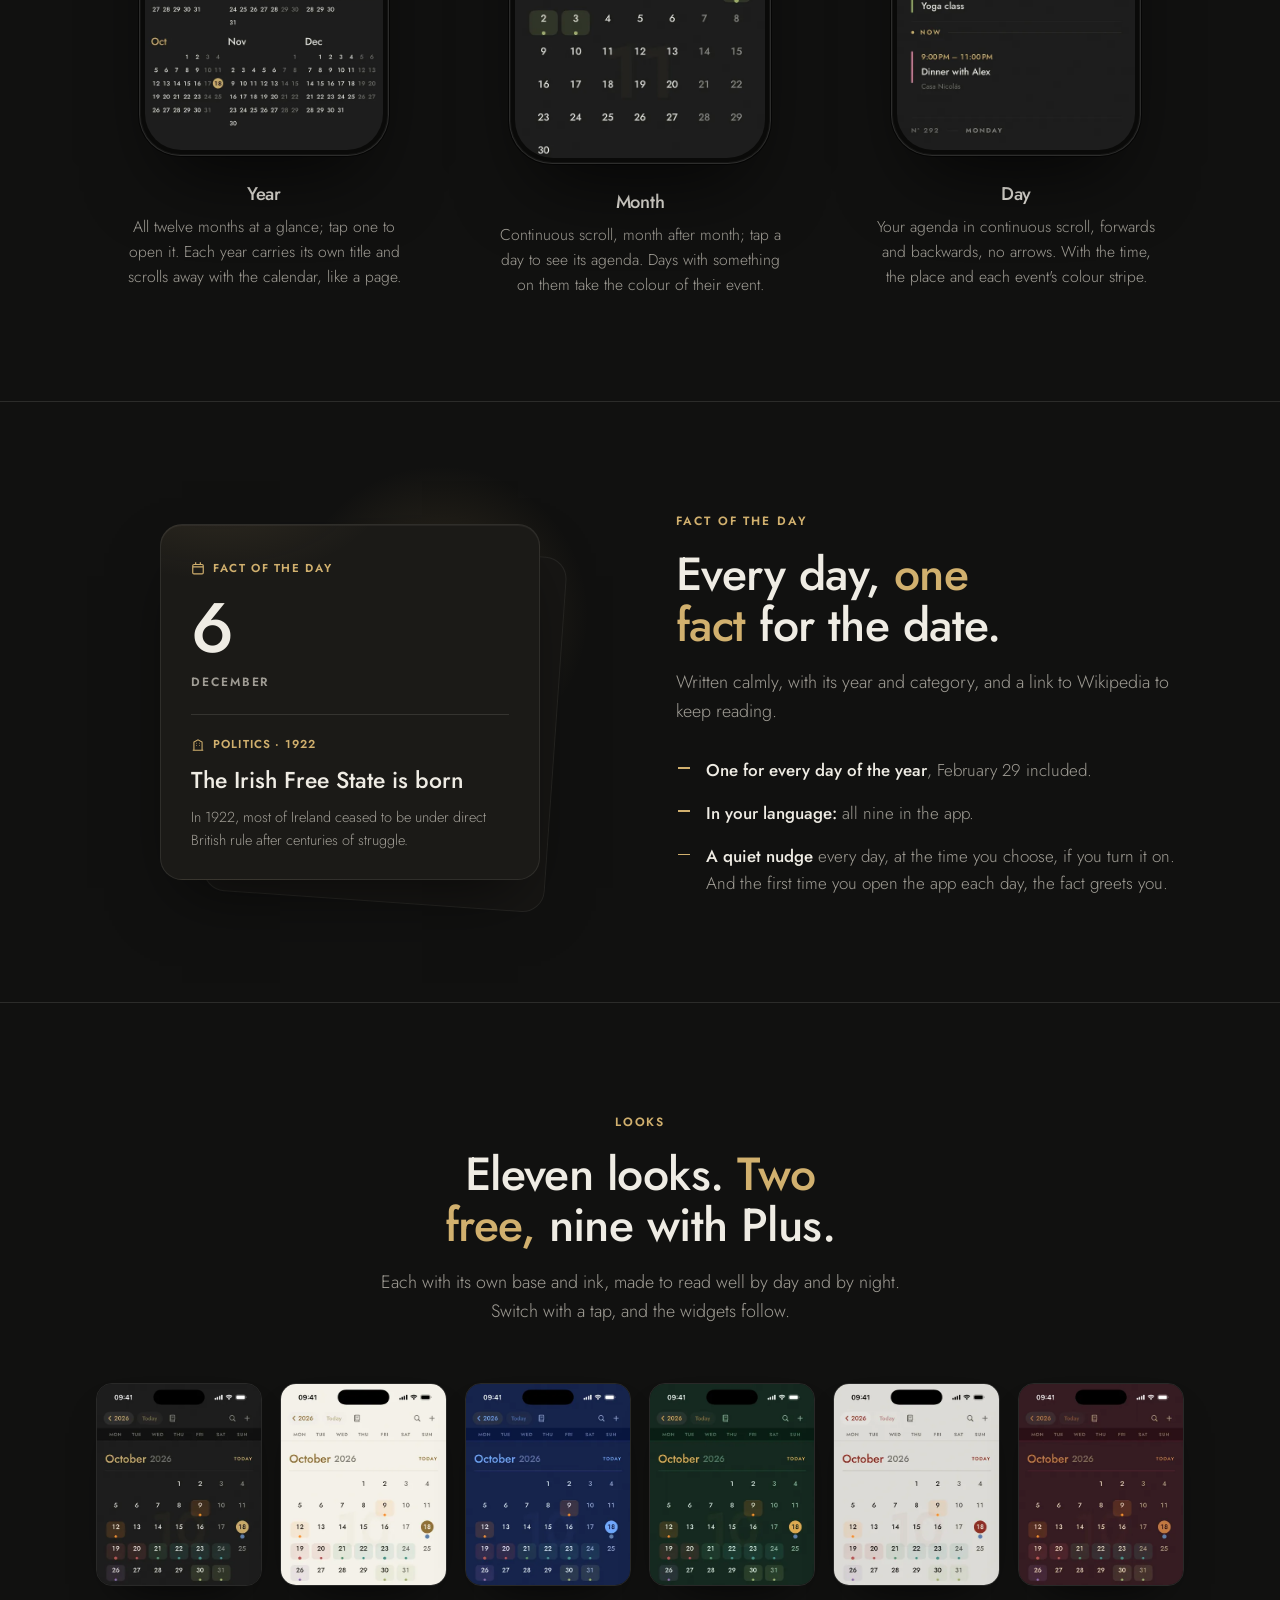
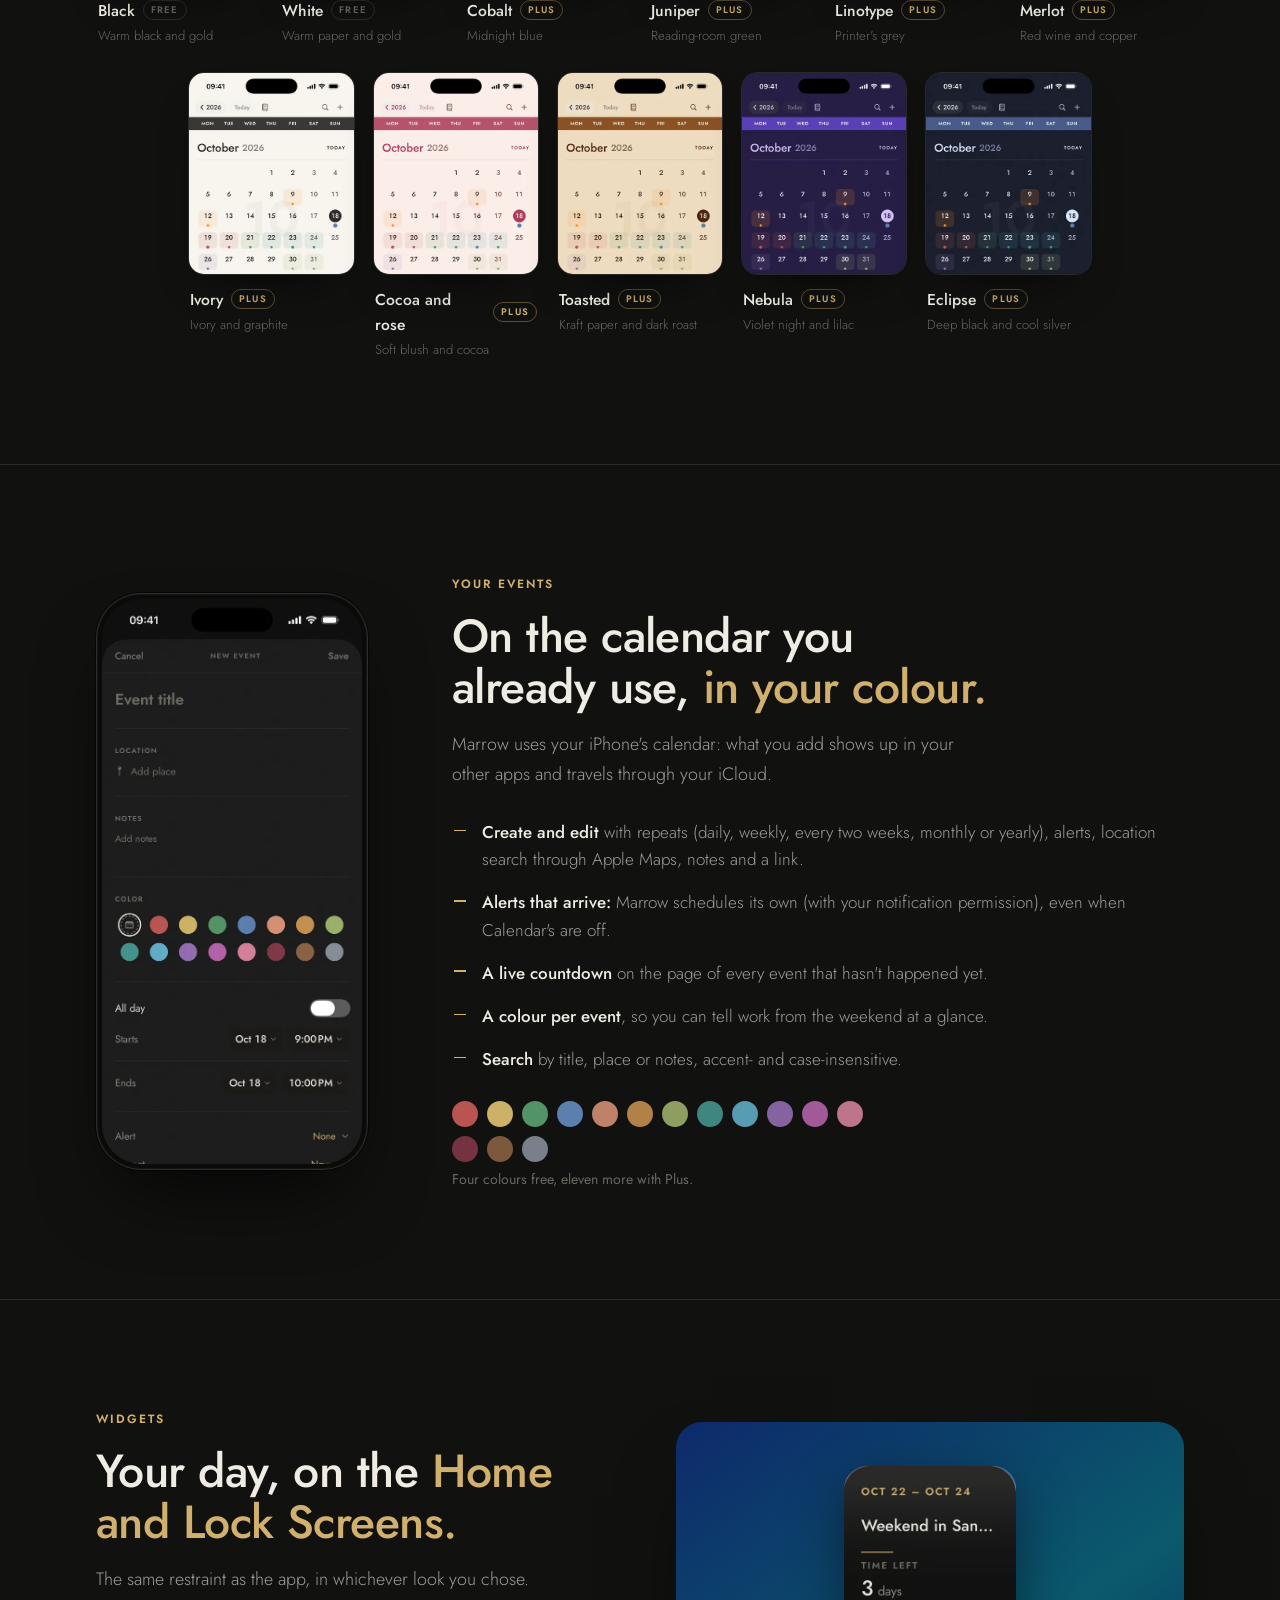
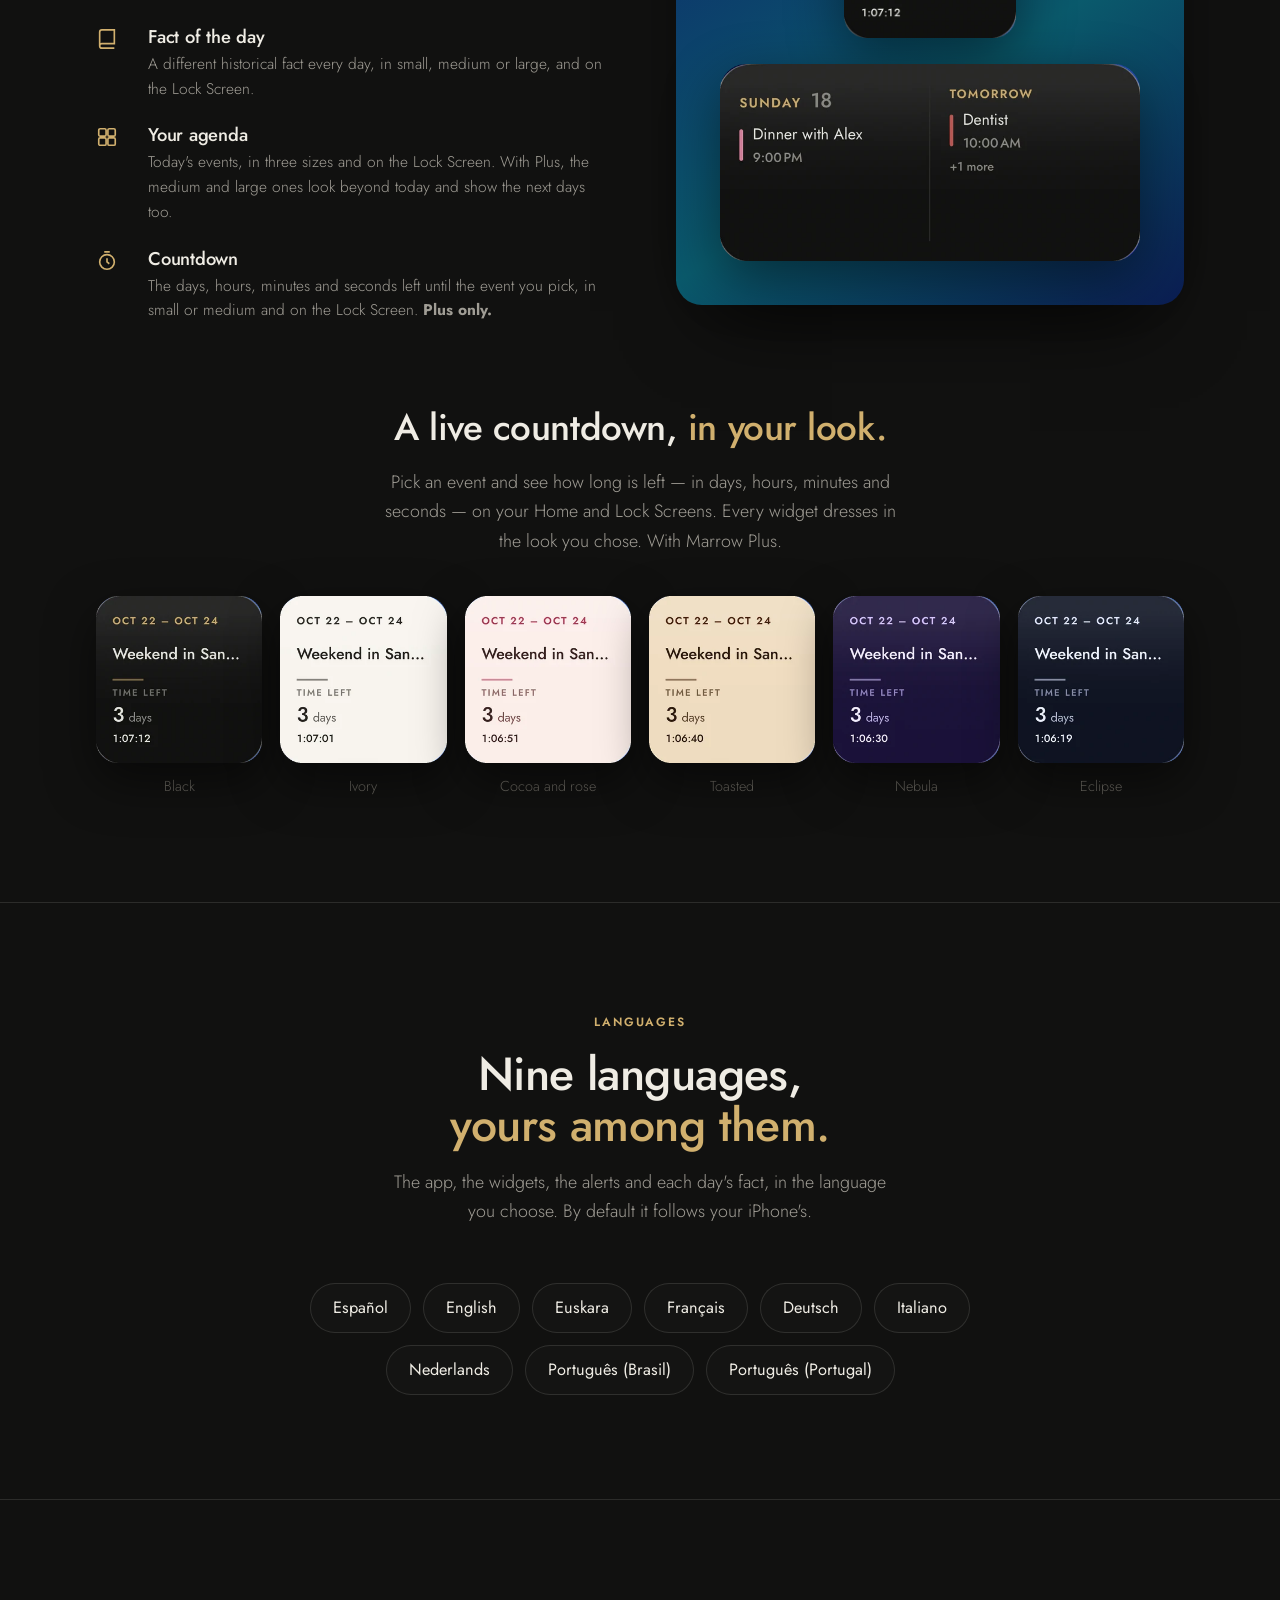
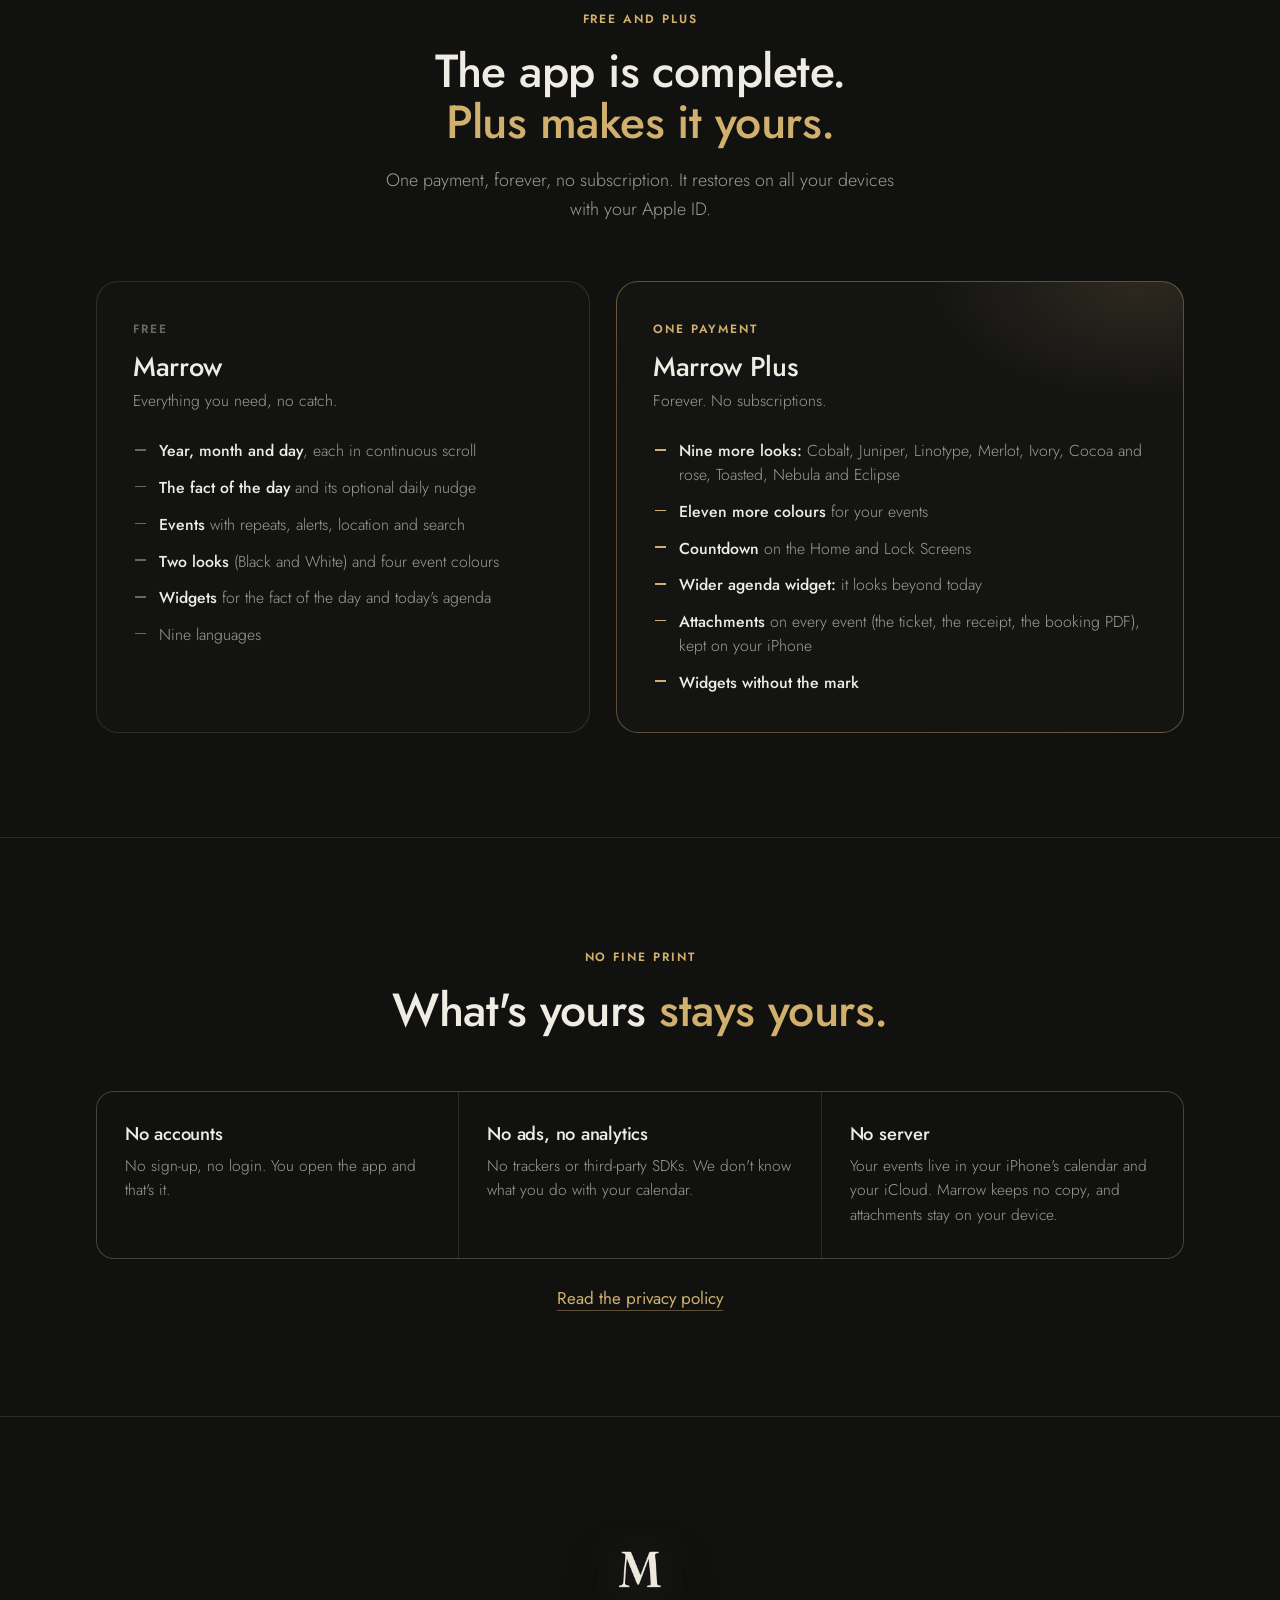
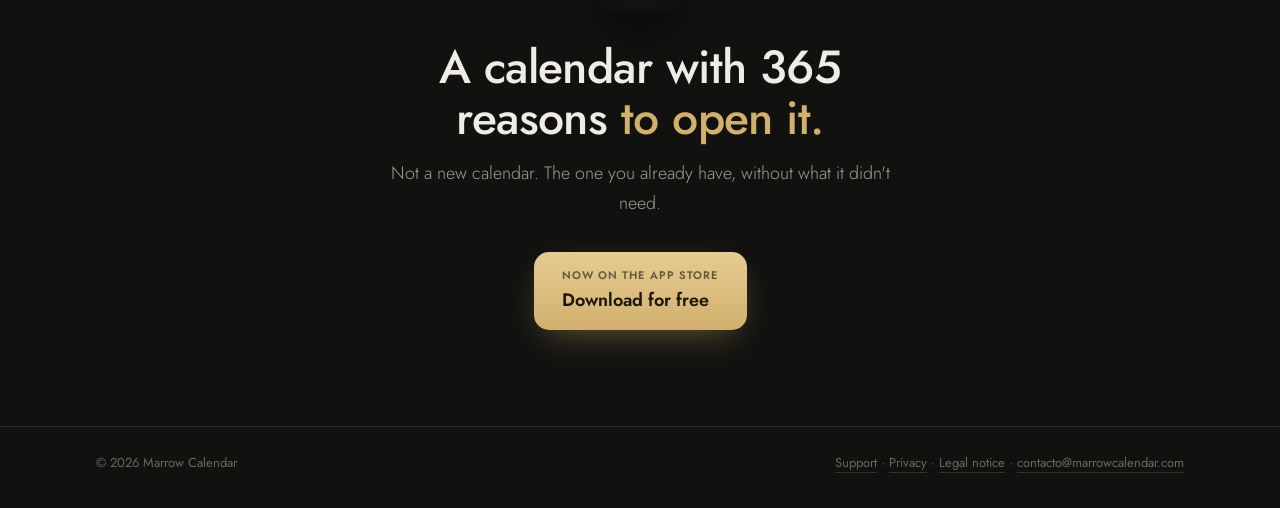
==== commit 0ed2e695: "Widgets: la cuenta atrás se luce con seis apariencias reales, ES y EN Co-Authored-By: Claude Sonnet " ====
--- a/en/index.html
+++ b/en/index.html
@@ -221,6 +221,20 @@
     <div class="widget-stage">
       <img class="w-small" src="../assets/img/app/en-widget-countdown.webp" width="380" height="380" loading="lazy" alt="Marrow countdown widget.">
       <img class="w-med" src="../assets/img/app/en-widget-agenda.webp" width="700" height="327" loading="lazy" alt="Marrow agenda widget.">
+    </div>
+  </div>
+  <div class="wrap wc-block">
+    <div class="sec-head center">
+      <h2 class="h2s">A live countdown, <em>in your look.</em></h2>
+      <p class="lede">Pick an event and see how long is left — in days, hours, minutes and seconds — on your Home and Lock Screens. Every widget dresses in the look you chose. With Marrow Plus.</p>
+    </div>
+    <div class="wc-strip">
+      <figure><img src="../assets/img/app/en-wc-dark.webp" width="300" height="300" loading="lazy" alt="Countdown widget in the look Black"><figcaption>Black</figcaption></figure>
+      <figure><img src="../assets/img/app/en-wc-marfil.webp" width="300" height="300" loading="lazy" alt="Countdown widget in the look Ivory"><figcaption>Ivory</figcaption></figure>
+      <figure><img src="../assets/img/app/en-wc-cacao.webp" width="300" height="300" loading="lazy" alt="Countdown widget in the look Cocoa and rose"><figcaption>Cocoa and rose</figcaption></figure>
+      <figure><img src="../assets/img/app/en-wc-tostado.webp" width="300" height="300" loading="lazy" alt="Countdown widget in the look Toasted"><figcaption>Toasted</figcaption></figure>
+      <figure><img src="../assets/img/app/en-wc-nebulosa.webp" width="300" height="300" loading="lazy" alt="Countdown widget in the look Nebula"><figcaption>Nebula</figcaption></figure>
+      <figure><img src="../assets/img/app/en-wc-eclipse.webp" width="300" height="300" loading="lazy" alt="Countdown widget in the look Eclipse"><figcaption>Eclipse</figcaption></figure>
     </div>
   </div>
 </section>
--- a/assets/site.css
+++ b/assets/site.css
@@ -182,6 +182,16 @@
 .wlist h3{ margin-bottom:3px; }
 .wlist p{ margin:0; color:var(--ink2); font-size:.97rem; font-weight:300; }
 
+/* ---------- cuenta atrás en cada apariencia ---------- */
+.wc-block{ margin-top:84px; }
+.h2s{ font-size:clamp(1.6rem, 1.8vw + 1rem, 2.3rem); line-height:1.15; }
+.wc-block .sec-head{ margin-bottom:40px; }
+.wc-strip{ display:grid; grid-template-columns:repeat(6, 1fr); gap:20px 18px; }
+.wc-strip figure{ margin:0; text-align:center; }
+.wc-strip img{ width:100%; height:auto; filter:drop-shadow(0 18px 24px rgba(0,0,0,.5)); transition:transform .25s ease; }
+.wc-strip figure:hover img{ transform:translateY(-4px); }
+.wc-strip figcaption{ margin-top:12px; font-size:.9rem; color:var(--ink3); font-weight:300; }
+
 /* ---------- idiomas ---------- */
 .chips{ display:flex; flex-wrap:wrap; justify-content:center; gap:12px; max-width:760px; margin:0 auto; }
 .chip{
@@ -233,6 +243,7 @@
 
 /* ---------- responsive ---------- */
 @media (max-width:1040px){
+  .wc-strip{ grid-template-columns:repeat(3, 1fr); }
   .themes{ --cols:4; }
   .events-grid{ gap:56px; }
   .fact-grid, .widgets-grid{ gap:48px; }
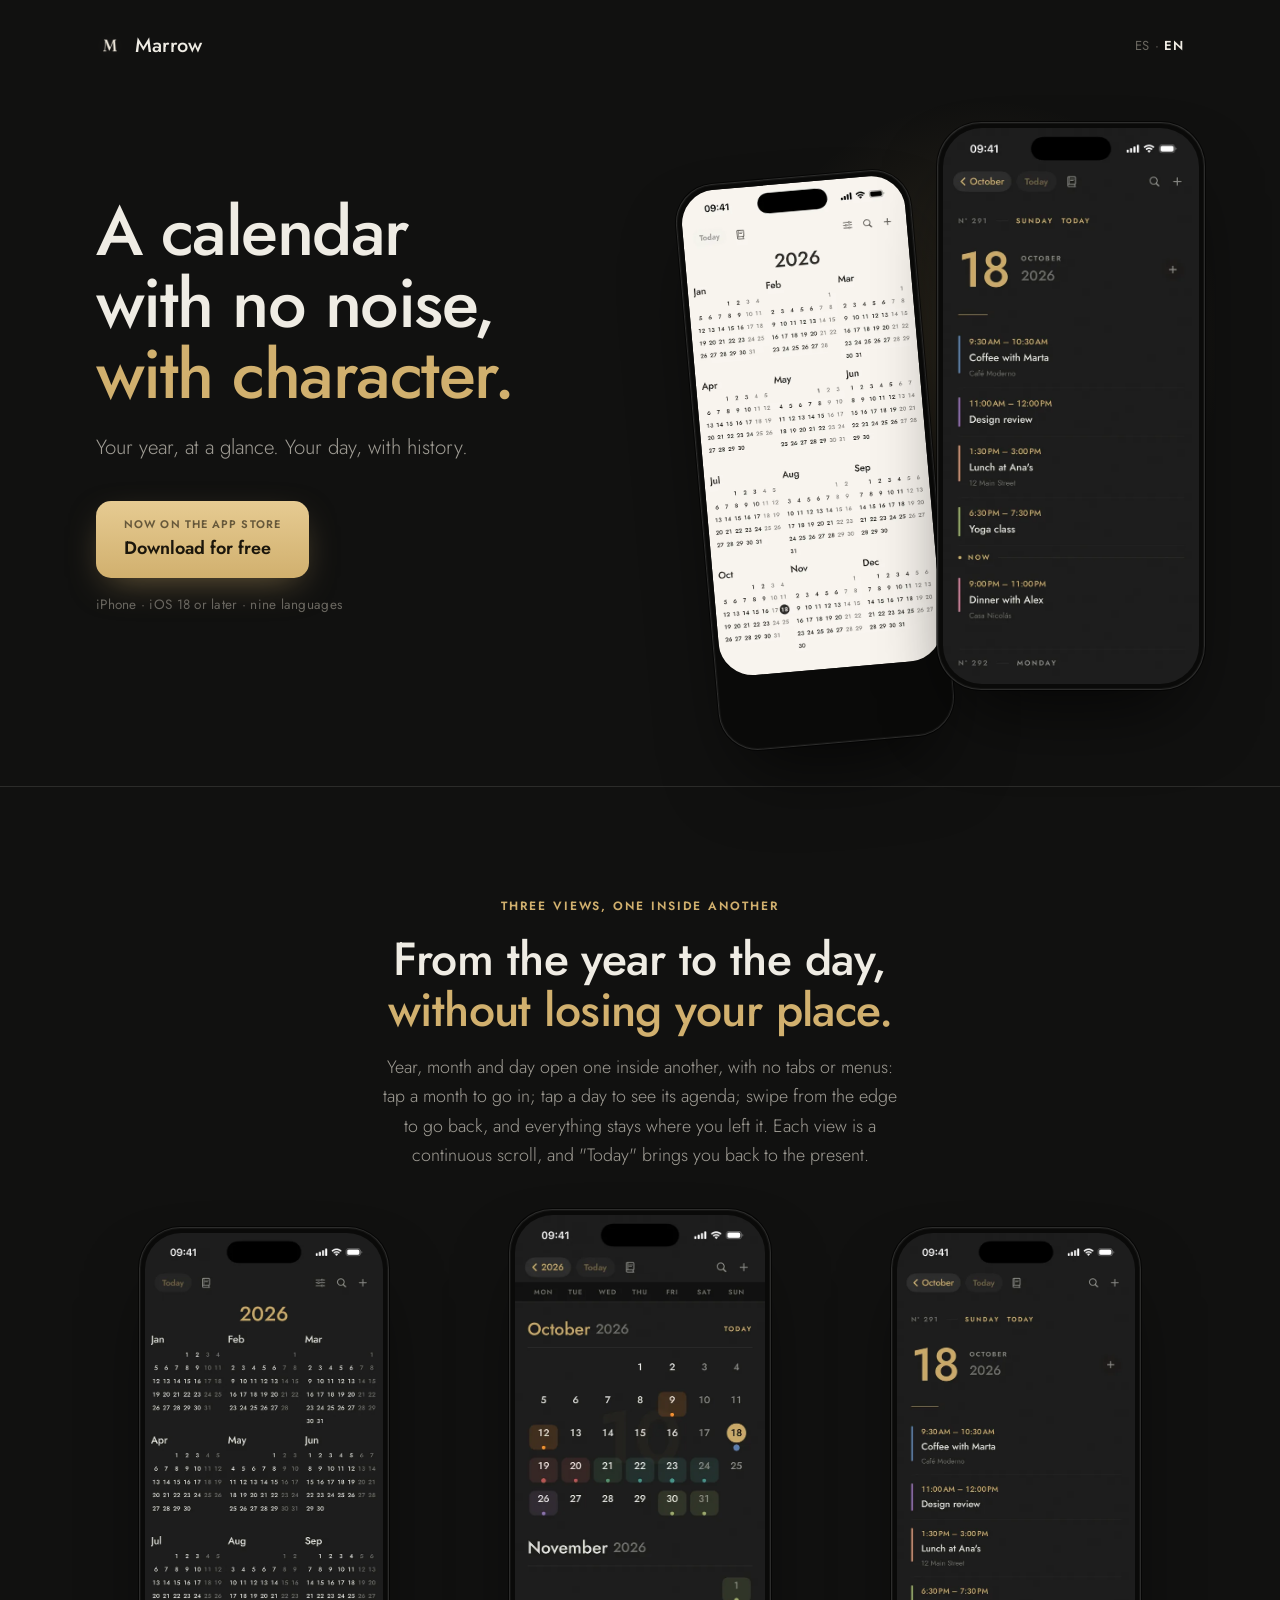
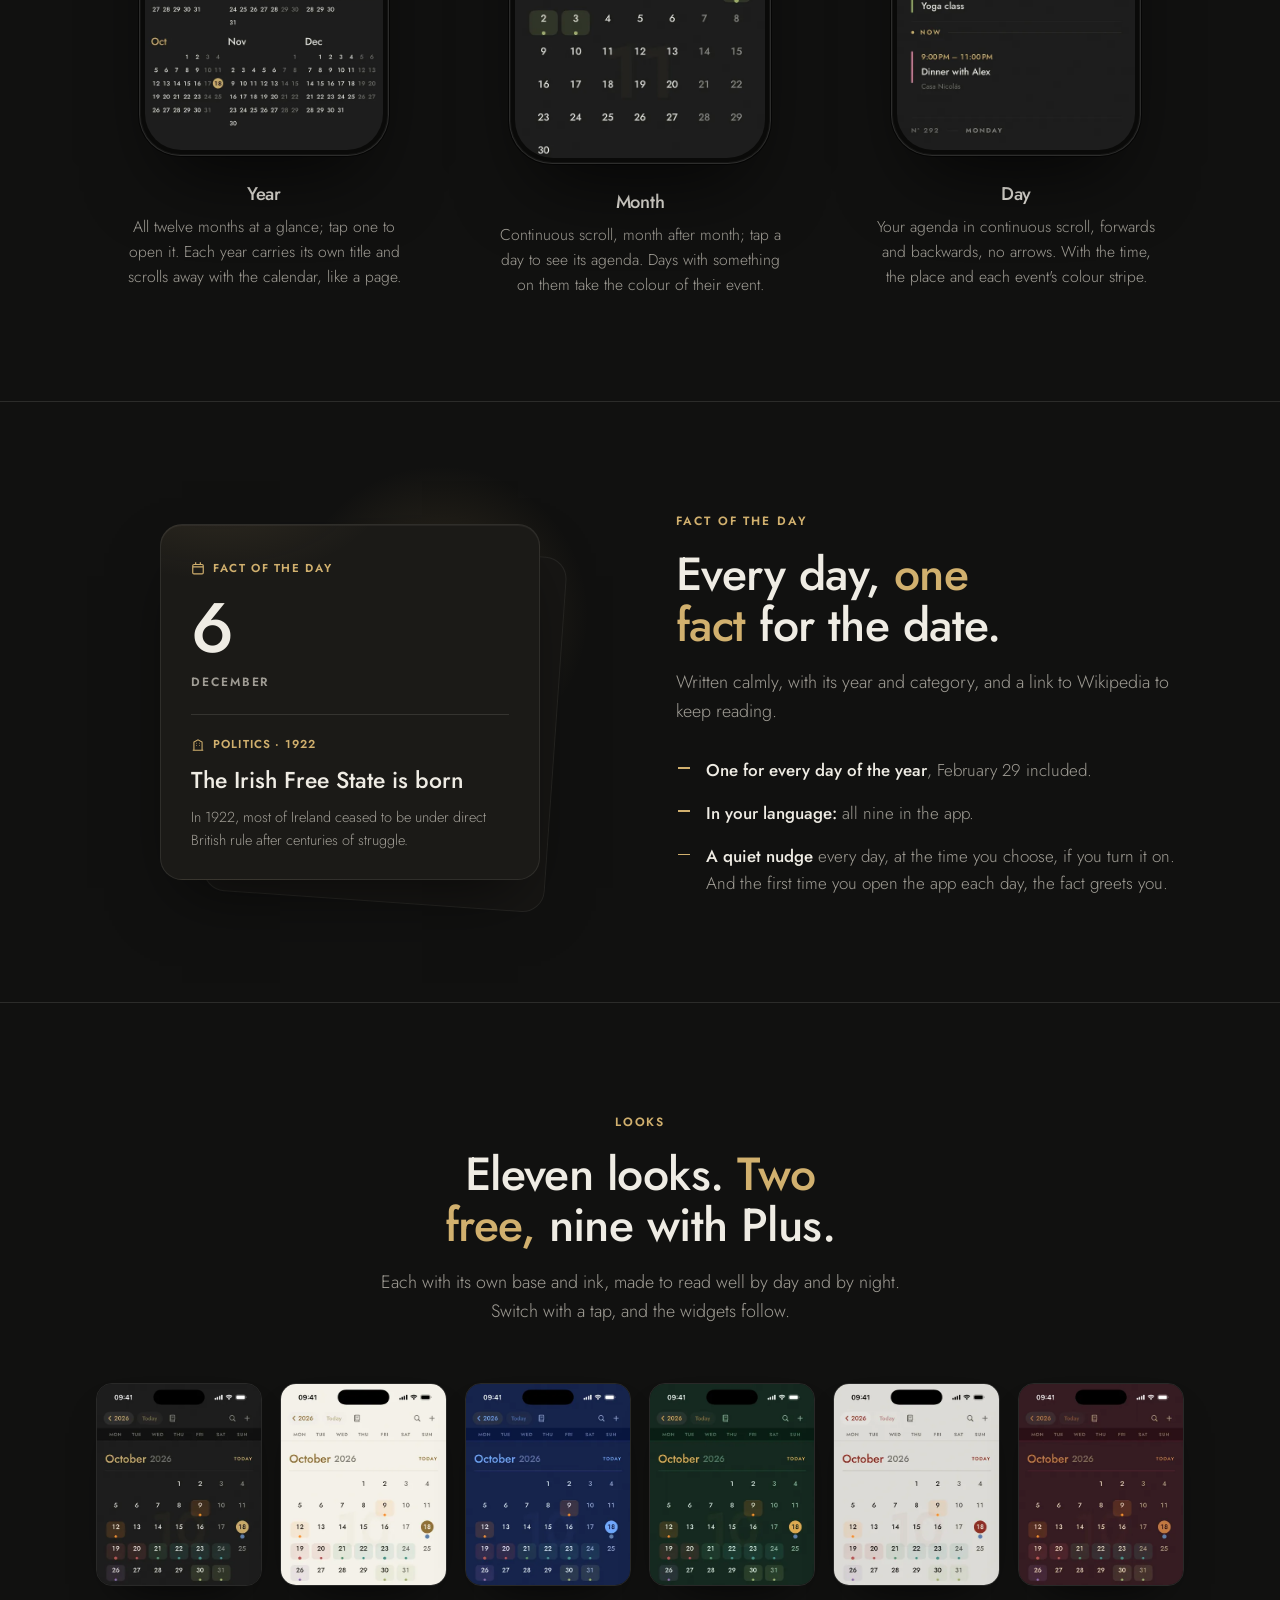
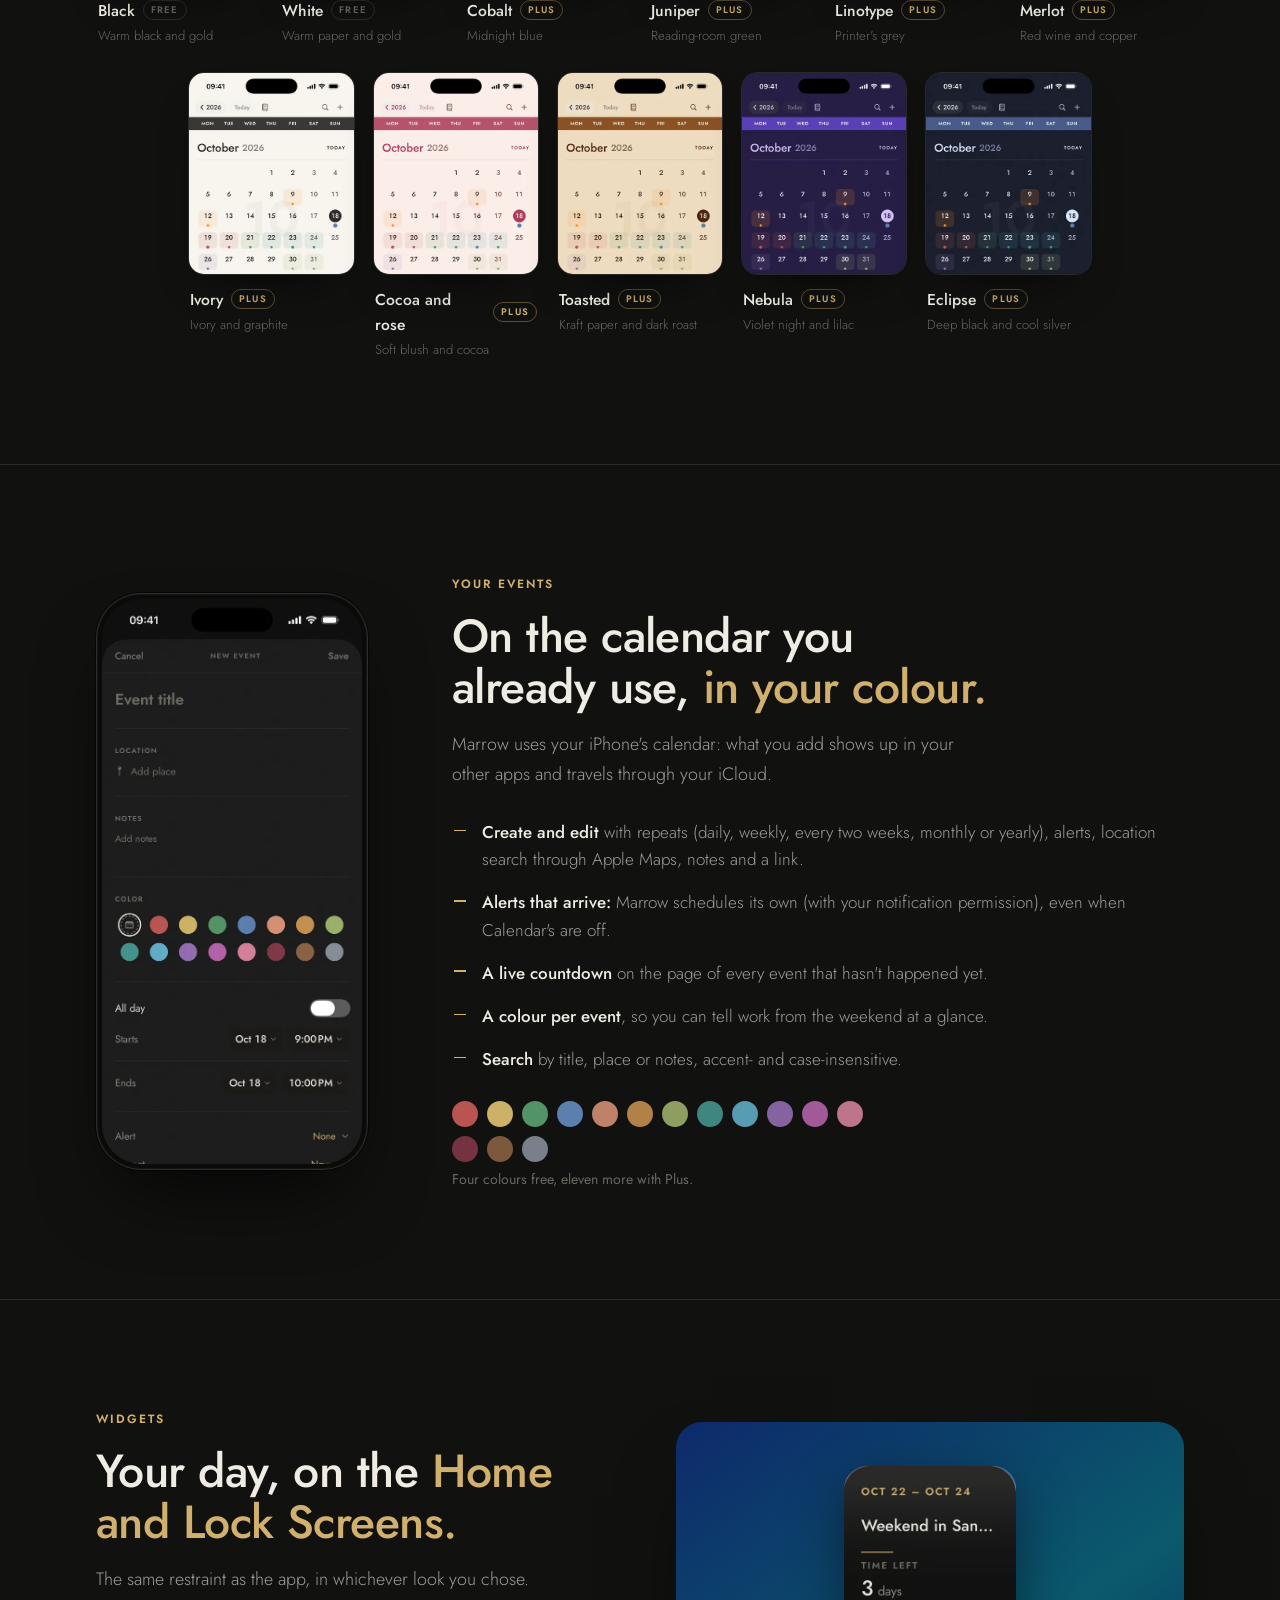
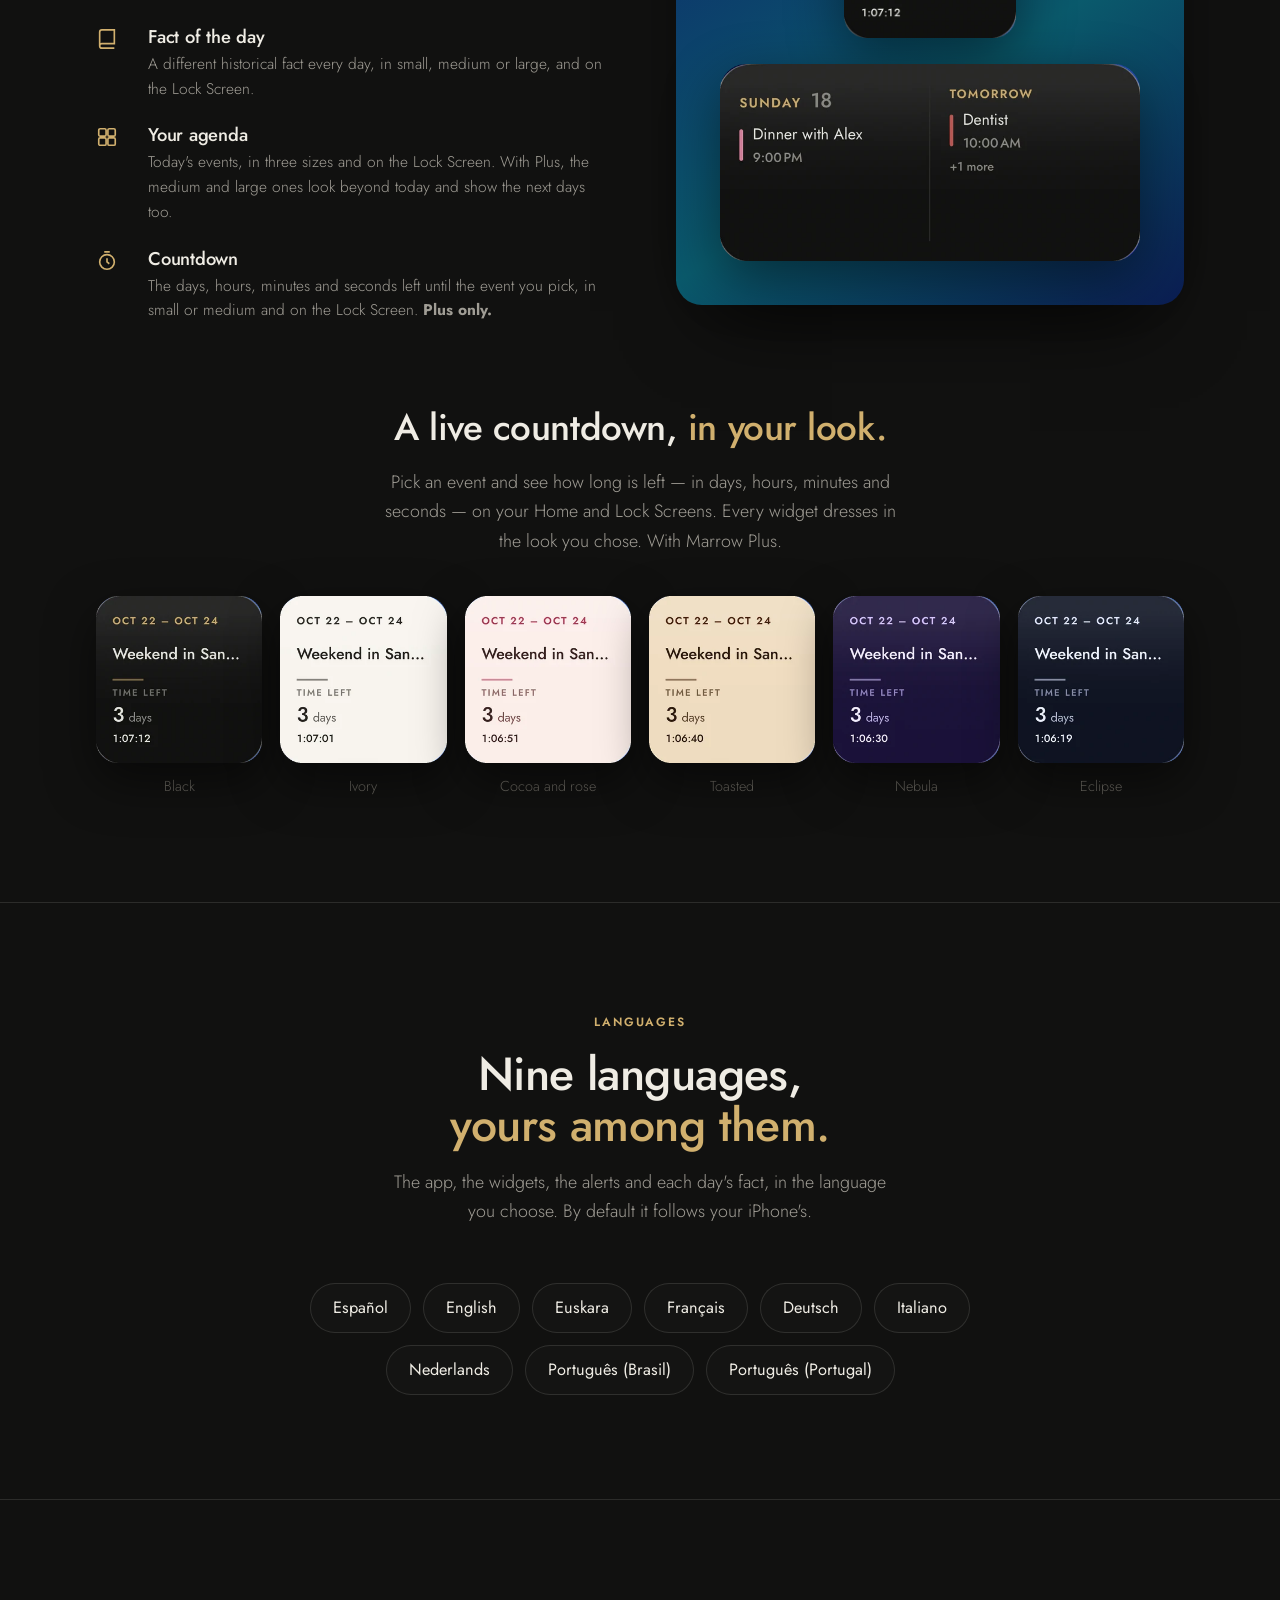
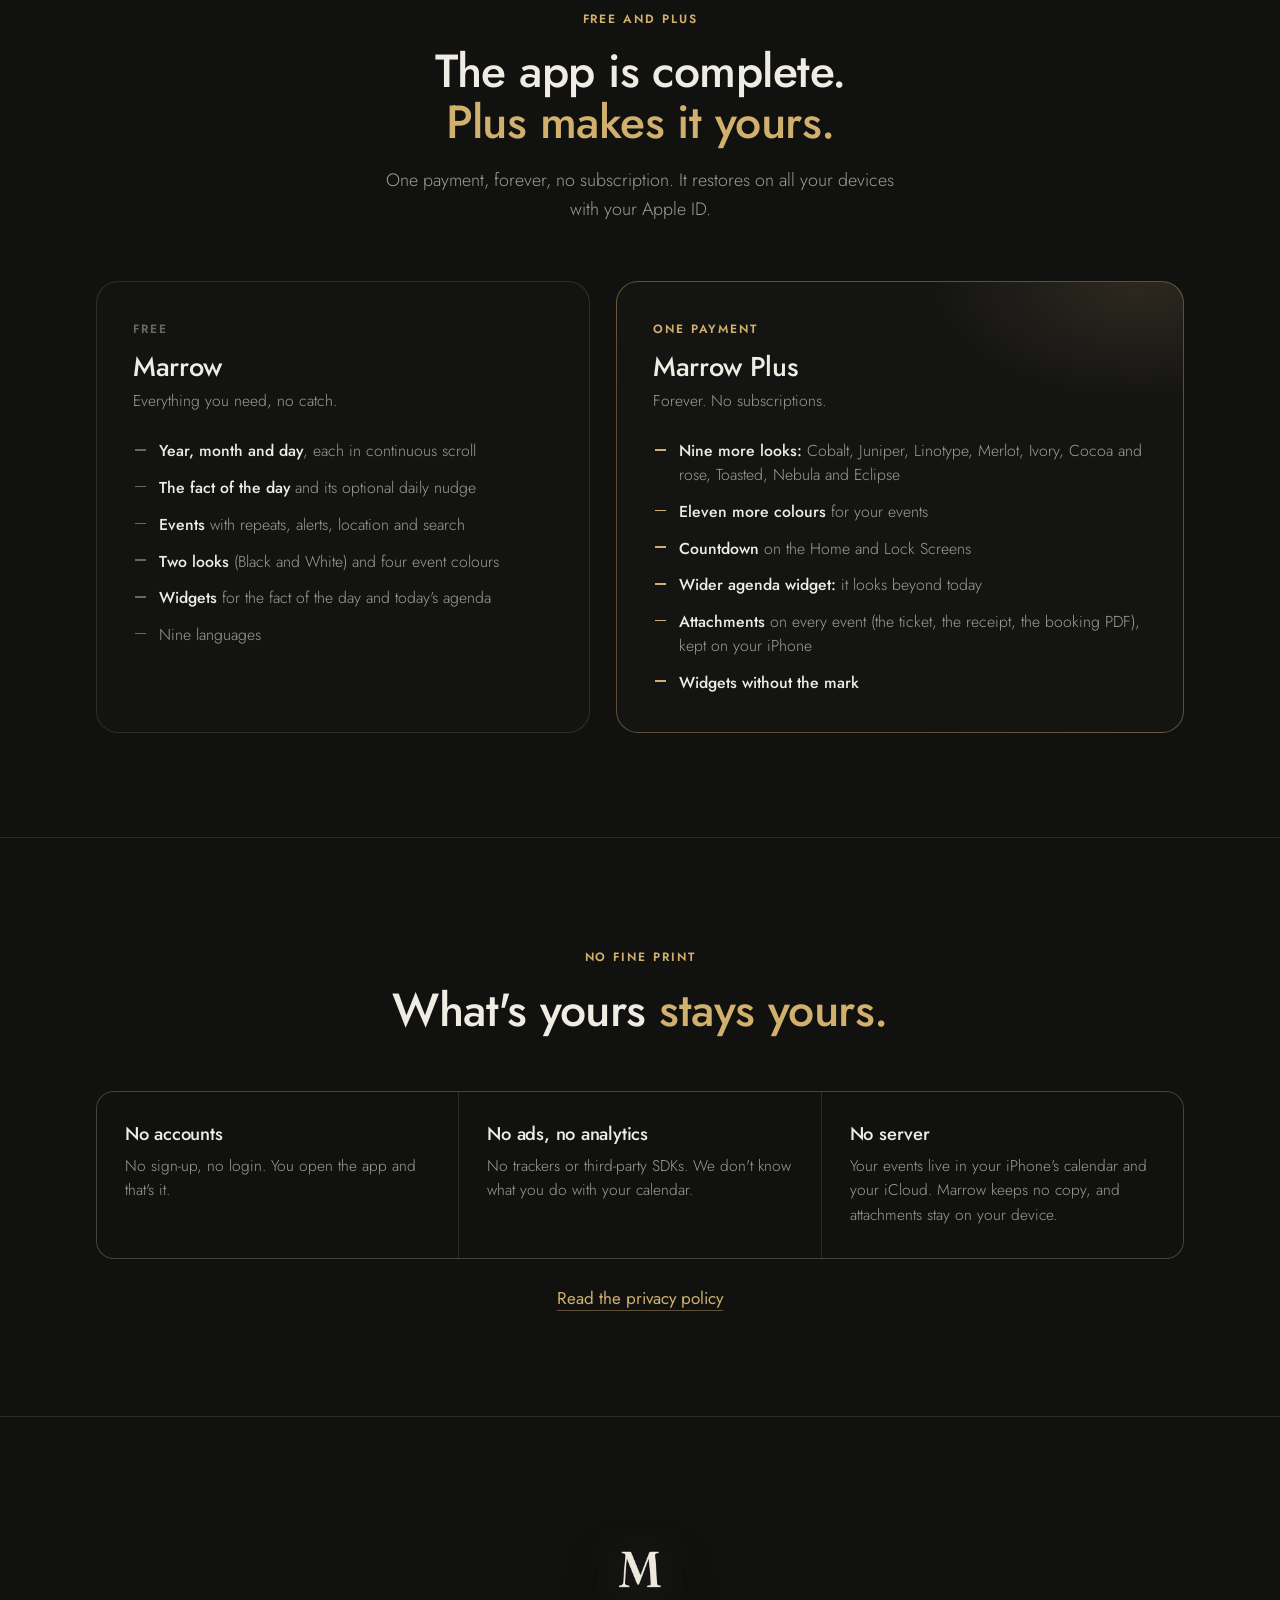
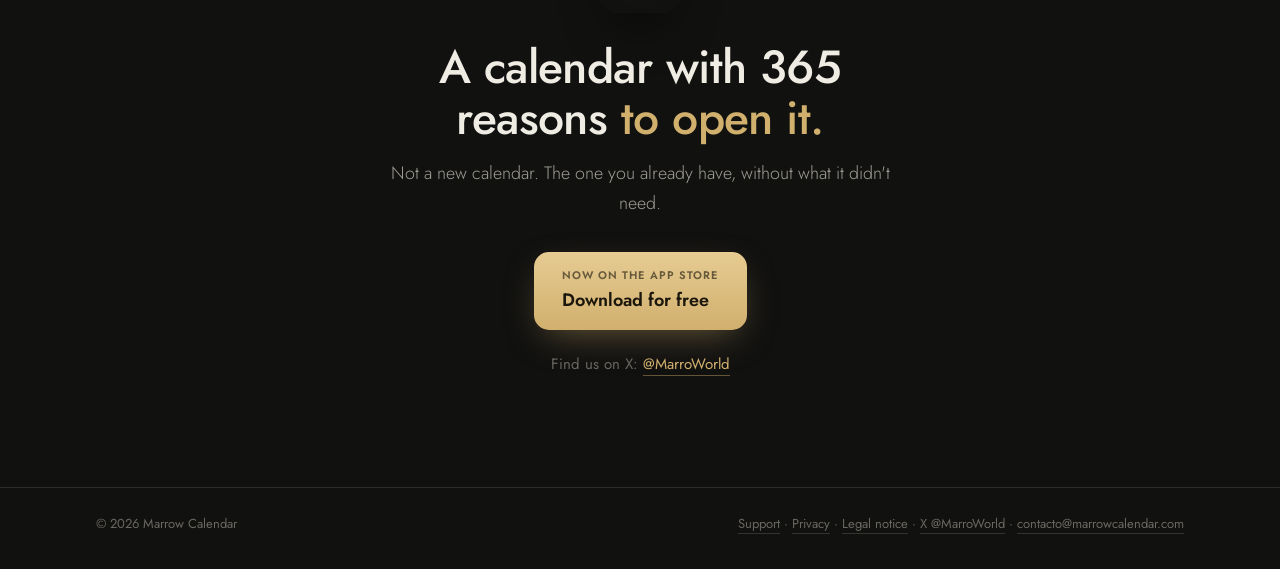
==== commit fb37d6d9: "Web: enlace a X (@MarroWorld) en el cierre de la portada y en el pie de todas las páginas Co-Authore" ====
--- a/en/index.html
+++ b/en/index.html
@@ -322,6 +322,7 @@
       <span class="k1">Now on the App Store</span>
       <span class="k2">Download for free</span>
     </a>
+    <p class="follow">Find us on X: <a href="https://x.com/MarroWorld" rel="noopener">@MarroWorld</a></p>
   </div>
 </section>
 
@@ -330,7 +331,7 @@
 <footer>
   <div class="wrap">
     <span>© 2026 Marrow Calendar</span>
-    <span><a href="support.html">Support</a> · <a href="privacy.html">Privacy</a> · <a href="../aviso-legal.html">Legal notice</a> · <a href="mailto:contacto@marrowcalendar.com">contacto@marrowcalendar.com</a></span>
+    <span><a href="support.html">Support</a> · <a href="privacy.html">Privacy</a> · <a href="../aviso-legal.html">Legal notice</a> · <a href="https://x.com/MarroWorld" rel="noopener">X @MarroWorld</a> · <a href="mailto:contacto@marrowcalendar.com">contacto@marrowcalendar.com</a></span>
   </div>
 </footer>
 
--- a/assets/site.css
+++ b/assets/site.css
@@ -234,6 +234,9 @@
 .closing .lede{ margin:0 auto 34px; }
 
 /* ---------- pie ---------- */
+.follow{ margin-top:22px; font-size:15px; color:var(--ink3); }
+.follow a{ color:var(--gold); border-bottom:1px solid rgba(201,169,105,.45); }
+.follow a:hover{ border-bottom-color:var(--gold); }
 footer{ border-top:1px solid var(--rule); padding:26px 0 34px; font-size:13px; color:var(--ink3); }
 footer .wrap{ display:flex; align-items:center; justify-content:space-between; gap:16px; flex-wrap:wrap; }
 footer a{ color:var(--ink3); border-bottom:1px solid rgba(106,103,96,.4); }
